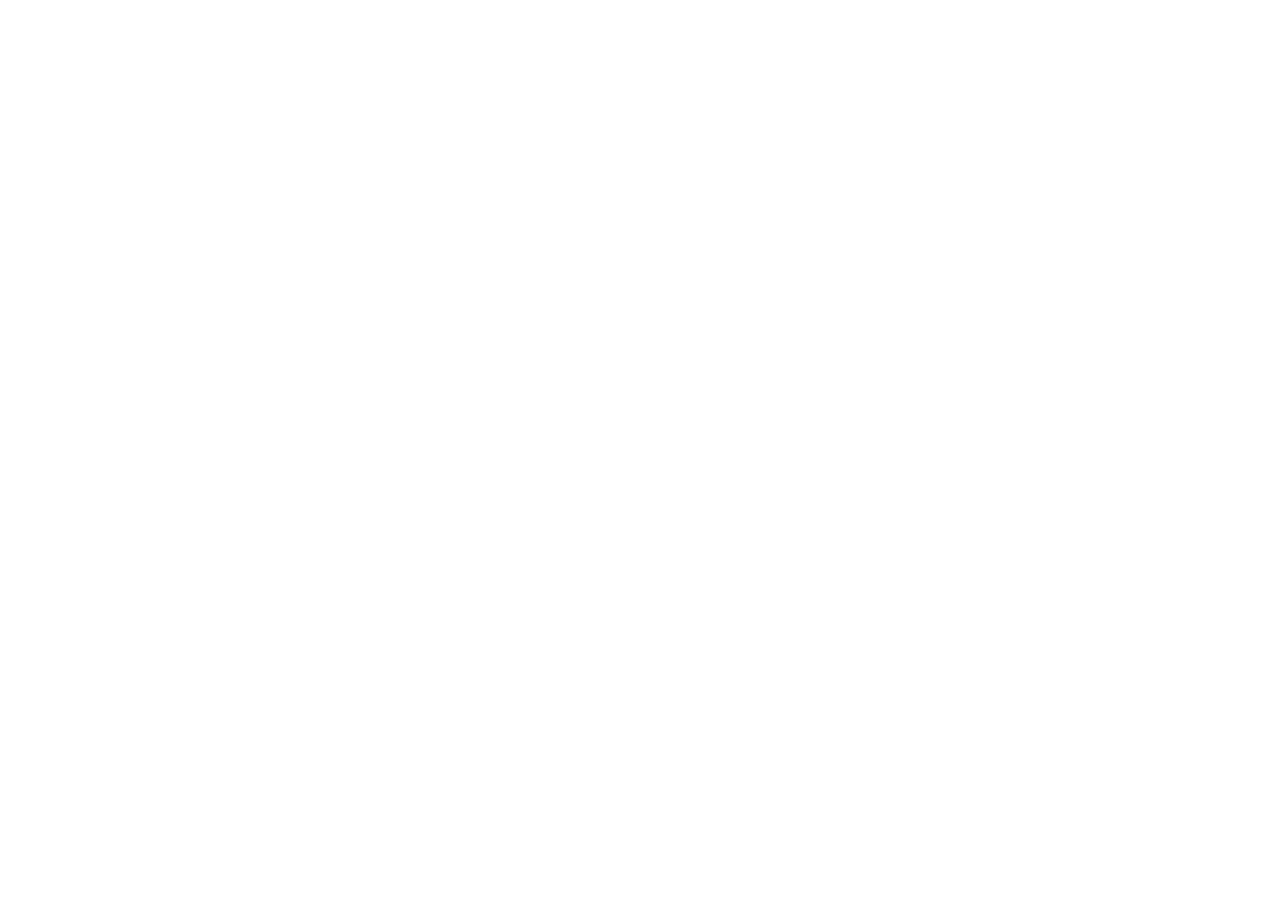
==== index.html @ c8493662 "project folders are added" ====
<!DOCTYPE html>
<html lang="en">
    <head>
        <meta charset="UTF-8" />
        <meta http-equiv="X-UA-Compatible" content="IE=edge" />
        <meta name="viewport" content="width=device-width, initial-scale=1.0" />
        <link
            rel="stylesheet"
            href="./assets/plugins/bootstrap/css/bootstrap.min.css"
        />
        <link
            rel="stylesheet"
            href="https://cdn.jsdelivr.net/npm/bootstrap-icons@1.11.3/font/bootstrap-icons.min.css"
        />
        <link rel="stylesheet" href="./assets/css/font.css" />
        <link rel="stylesheet" href="./assets/css/master.css" />

        <title>Document</title>
    </head>
    <body></body>
</html>
---- assets/css/font.css ----
/* English (Latin) Unicode range */
@font-face {
    font-family: "redhat";
    src: url("../../public/fonts/redhat/RedHatText-Regular.ttf")
        format("truetype");
    font-weight: 400;
    unicode-range: U+0020-007F; /* Basic Latin */
}

@font-face {
    font-family: "redhat";
    src: url("../../public/fonts/redhat/RedHatText-Regular.ttf")
        format("truetype");
    font-weight: 600;
    unicode-range: U+0020-007F; /* Basic Latin */
}

@font-face {
    font-family: "redhat";
    src: url("../../public/fonts/redhat/RedHatText-Bold.ttf") format("truetype");
    font-weight: 700;
    unicode-range: U+0020-007F;
}

@font-face {
    font-family: "redhat";
    src: url("../../public/fonts/redhat/RedHatText-Regular.ttf")
        format("truetype");
    font-weight: 400;
    unicode-range: U+0600-06FF, U+0750-077F, U+FB50-FDFF, U+FE70-FEFF;
}

@font-face {
    font-family: "redhat";
    src: url("../../public/fonts/redhat/RedHatText-SemiBold.ttf")
        format("truetype");
    font-weight: 600;
    unicode-range: U+0600-06FF, U+0750-077F, U+FB50-FDFF, U+FE70-FEFF;
}

@font-face {
    font-family: "redhat";
    src: url("../../public/fonts/redhat/RedHatText-Bold.ttf") format("truetype");
    font-weight: 700;
    unicode-range: U+0600-06FF, U+0750-077F, U+FB50-FDFF, U+FE70-FEFF;
}
---- assets/css/master.css ----
:root{
    --x-lightgray: #f6f6f6;
    --x-brightred:hsl(12, 88%, 59%);
    --x-darkblue:hsl(233, 12%, 13%);
    --x-palered:hsl(13, 100%, 96%);
}

* {
    margin: 0;
    padding: 0;
    box-sizing: border-box;
    font-family: 'redhat', sans-serif;
}

html,
body {
width: 100%;
}

.btn-bg-lightyellow {
    padding: 12px 0;
    --bs-btn-font-weight: 600;
    --bs-btn-color: var(--bs-white);
    --bs-btn-bg: hsl(71, 73%, 54%);
    --bs-btn-border-color: hsl(71, 73%, 54%);
    --bs-btn-hover-color: var(--bs-white);
    --bs-btn-hover-bg: #{shade-color($bd-violet, 10%)};
    --bs-btn-hover-border-color: #{shade-color($bd-violet, 10%)};
    --bs-btn-focus-shadow-rgb: hsl(71, 73%, 54%);
    --bs-btn-active-color: var(--bs-btn-hover-color);
    --bs-btn-active-bg: #{shade-color($bd-violet, 20%)};
    --bs-btn-active-border-color: #{shade-color($bd-violet, 20%)};
}

h1 {
    font-size: min(max(1rem, calc(0.2rem + 1.1vw)), 1.5rem);
}

h2 {
    font-size: min(max(1rem, calc(0.2rem + 1.1vw)), 1.5rem);
}

h3 {
    font-size: min(max(0.9rem, calc(0.2rem + 1.1vw)), 1.5rem);
}

h5 {
    font-size: min(max(0.8rem, calc(0.2rem + 1.1vw)), 1.5rem);
}


p {
    font-size: min(max(0.8rem, calc(0.2rem + 1.1vw)), 1.5rem);
}

.btn{
    font-size: min(max(0.8rem, calc(0.2rem + 1.1vw)), 1rem);
}

ul li{
    font-size: min(max(0.8rem, calc(0.2rem + 1.1vw)), 1rem);
}

.min-width {
    min-width: 250px;
}

.wrapper{
    background-image: url("../../public/images/bg-tablet-pattern.svg"), url("../../public/images/bg-tablet-pattern.svg");
    background-repeat: no-repeat,no-repeat;
    background-position: 135% -35%, -590px 900px;

}

.image-container{
    max-width: 100%;
}

.red-bg{
    background-color: hsl(12, 88%, 59%);
    color: white;
}

.red-bg:hover{
    background-color: hsl(13, 100%, 74%);
    color: white;
}

.menu li{
    color:#505050;
}

.menu li:hover{
    color: #a5a5a5;
}

.modal-close-buttno{
    top: 0px;
    right: 15px;
}

.margin-top{
    margin-top: 70px;
}

.list-number{
    position: relative;
    display: flex;
    align-items: center;
    height: fit-content;
}

.list-number::before{
    position: absolute;
    left: -25%;
    padding: 5px 20px;
    color: white;
    background-color: hsl(12, 88%, 59%);
    border-radius: 20px;
    font-weight: bold;
    align-items: center;
}

.list-number-1::before{
    content: '01';
}
.list-number-2::before{
    content: '02';
}
.list-number-3::before{
    content: '03';
}

.comment-card{
    background-color: var(--x-lightgray);
}

.profile-container{
    width: 60px;
    aspect-ratio: 1;
    top: 0;
    left: 50%;
    transform: translate(-50%,-50%);
}

.footer-advertisement{
    background-color: var(--x-brightred);
    background-image: url("../../public/images/bg-simplify-section-desktop.svg");
    background-repeat: no-repeat;
    background-position: -350px 0;
}

.footer-advertisement .lightred-bg{
    background-color: var(--x-palered);
    color:var(--x-brightred);
}

.footer-advertisement .lightred-bg:hover{
    background-color: #FFEFEBFF;
    color: #f68f75;
}

.footer-links{
    background-color: var(--x-darkblue);
}


@media (max-width: 992px) {
    .list-number{
        gap: 15px;
        background-color: hsl(13, 100%, 96%);
        border-radius: 20px 0px 0px 20px;

    }

    .list-number::before{
        position: relative;
        left: 0;
    }
}

@media (max-width: 992px) {
    .list-number::before{
        position: relative;
        left: 0;
        padding: 15px;
        height: 100%;
    }
}
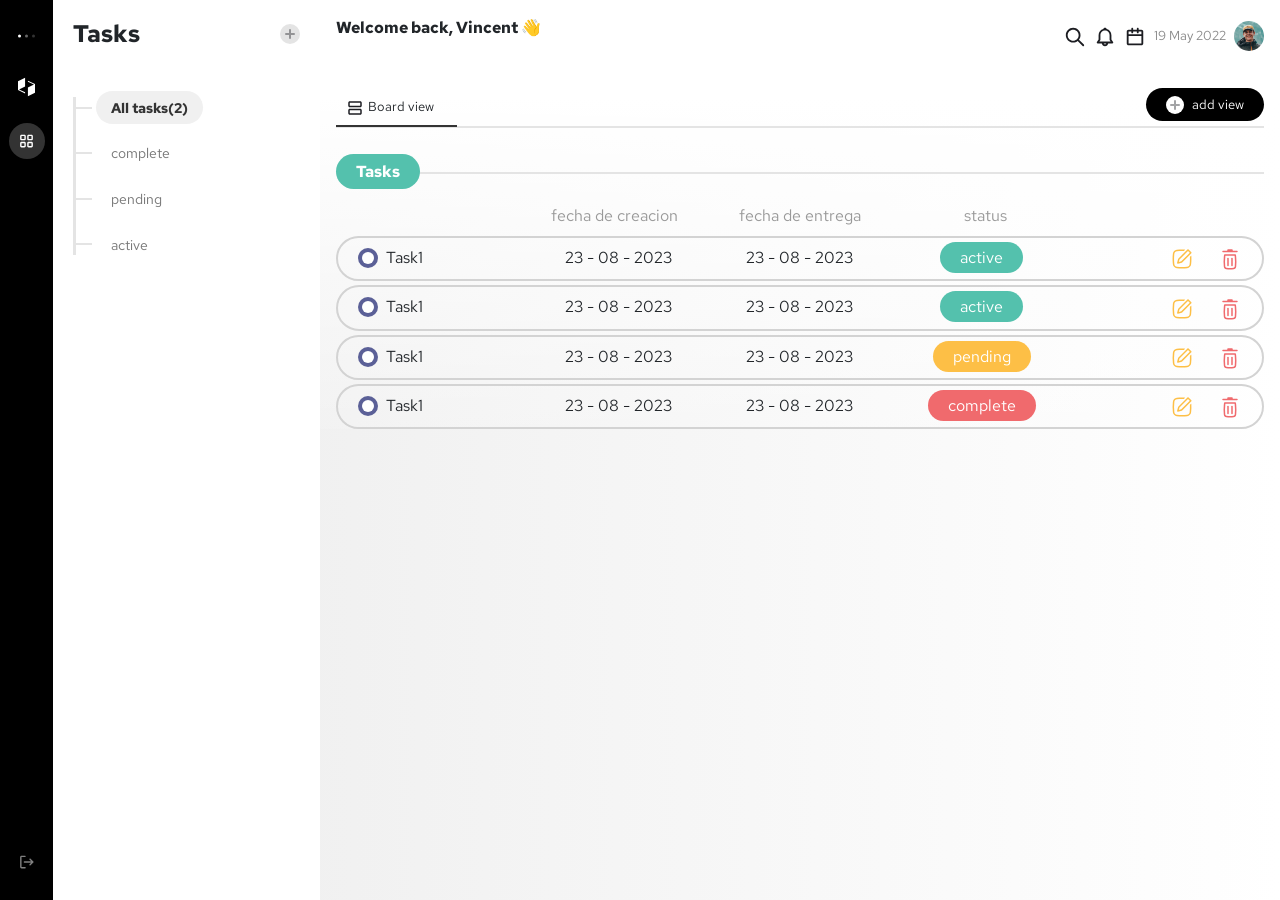
==== commit 1c9051eb: "layout is updated" ====
--- a/index.html
+++ b/index.html
@@ -6,16 +6,393 @@
         <meta name="viewport" content="width=device-width, initial-scale=1.0" />
         <link
             rel="stylesheet"
-            href="./assets/plugins/bootstrap/css/bootstrap.min.css"
-        />
-        <link
-            rel="stylesheet"
             href="https://cdn.jsdelivr.net/npm/bootstrap-icons@1.11.3/font/bootstrap-icons.min.css"
         />
-        <link rel="stylesheet" href="./assets/css/font.css" />
-        <link rel="stylesheet" href="./assets/css/master.css" />
+
+        <link
+        rel="stylesheet"
+        href="./assets/vendor/bootstrap/css/bootstrap.min.css"
+        />
+
+        <link rel="stylesheet" href="./assets/css/master.min.css">
 
         <title>Document</title>
     </head>
-    <body></body>
+    <body>
+        <div class="main-container">
+            <div class="row g-0">
+                <div class="col-lg-3">
+                    
+                    <div class="sidebar-container">
+                        <div class="row g-0">
+                            <div class="col-2">
+                                <div class="sidebar-navbar d-flex flex-column justify-content-between align-items-center">
+                                    <div class="d-flex flex-column align-items-center gap-3">
+                                        <div class="svg-container">
+                                            <svg width="34" height="6" viewBox="0 0 34 6" fill="none" xmlns="http://www.w3.org/2000/svg">
+                                                <circle cx="31" cy="3" r="3" fill="white" fill-opacity="0.2"/>
+                                                <circle cx="17" cy="3" r="3" fill="white" fill-opacity="0.4"/>
+                                                <circle cx="3" cy="3" r="3" fill="white"/>
+                                            </svg>
+                                        </div>
+                                        
+                                        <div class="svg-container">
+                                            <svg width="24" height="26" viewBox="0 0 24 26" fill="none" xmlns="http://www.w3.org/2000/svg">
+                                                <path d="M24 8.88887L14 4V5.46663L22.5 9.62219L14 13.7777V26L24 21.1111V8.88887Z" fill="white"/>
+                                                <path d="M0 17.1111L10 22V20.5334L1.49996 16.3778L10 12.2223V0L0 4.88888V17.1111Z" fill="white"/>
+                                            </svg>
+                                        </div>
+                                        
+                                        <div class="svg-container active">
+                                            <svg width="22" height="22" viewBox="0 0 22 22" fill="none" xmlns="http://www.w3.org/2000/svg">
+                                                <path d="M2.75 4.58333C2.75 3.57081 3.57081 2.75 4.58333 2.75H8.25C9.26252 2.75 10.0833 3.57081 10.0833 4.58333V8.25C10.0833 9.26252 9.26252 10.0833 8.25 10.0833H4.58333C3.57081 10.0833 2.75 9.26252 2.75 8.25V4.58333ZM8.25 4.58333H4.58333V8.25H8.25V4.58333ZM11.9167 4.58333C11.9167 3.57081 12.7375 2.75 13.75 2.75H17.4167C18.4292 2.75 19.25 3.57081 19.25 4.58333V8.25C19.25 9.26252 18.4292 10.0833 17.4167 10.0833H13.75C12.7375 10.0833 11.9167 9.26252 11.9167 8.25V4.58333ZM17.4167 4.58333H13.75V8.25H17.4167V4.58333ZM2.75 13.75C2.75 12.7375 3.57081 11.9167 4.58333 11.9167H8.25C9.26252 11.9167 10.0833 12.7375 10.0833 13.75V17.4167C10.0833 18.4292 9.26252 19.25 8.25 19.25H4.58333C3.57081 19.25 2.75 18.4292 2.75 17.4167V13.75ZM8.25 13.75H4.58333V17.4167H8.25V13.75ZM11.9167 13.75C11.9167 12.7375 12.7375 11.9167 13.75 11.9167H17.4167C18.4292 11.9167 19.25 12.7375 19.25 13.75V17.4167C19.25 18.4292 18.4292 19.25 17.4167 19.25H13.75C12.7375 19.25 11.9167 18.4292 11.9167 17.4167V13.75ZM17.4167 13.75H13.75V17.4167H17.4167V13.75Z" fill="white"/>
+                                            </svg> 
+                                        </div>                                       
+                                    </div>
+        
+                                    <div class="svg-container">
+                                        <svg width="22" height="22" viewBox="0 0 22 22" fill="none" xmlns="http://www.w3.org/2000/svg">
+                                            <g opacity="0.5">
+                                            <path fill-rule="evenodd" clip-rule="evenodd" d="M10.0833 18.3333C10.0833 17.8271 9.67293 17.4167 9.16667 17.4167H4.58333V4.58333H9.16667C9.67293 4.58333 10.0833 4.17293 10.0833 3.66667C10.0833 3.1604 9.67293 2.75 9.16667 2.75H4.58333C3.57081 2.75 2.75 3.57081 2.75 4.58333V17.4167C2.75 18.4292 3.57081 19.25 4.58333 19.25H9.16667C9.67293 19.25 10.0833 18.8396 10.0833 18.3333Z" fill="white"/>
+                                            <path d="M19.9041 11.6422C19.9891 11.5557 20.0534 11.4565 20.0971 11.3509C20.1416 11.2436 20.1663 11.126 20.1667 11.0027L20.1667 11L20.1667 10.9973C20.166 10.7636 20.0765 10.5301 19.8982 10.3518L16.2315 6.68515C15.8735 6.32717 15.2931 6.32717 14.9352 6.68515C14.5772 7.04313 14.5772 7.62353 14.9352 7.98151L17.037 10.0833H8.25C7.74374 10.0833 7.33333 10.4937 7.33333 11C7.33333 11.5063 7.74374 11.9167 8.25 11.9167H17.037L14.9352 14.0185C14.5772 14.3765 14.5772 14.9569 14.9352 15.3148C15.2931 15.6728 15.8735 15.6728 16.2315 15.3148L19.8975 11.6488L19.9041 11.6422Z" fill="white"/>
+                                            </g>
+                                        </svg>                                    
+                                    </div>
+                                </div>
+                            </div>
+
+                            <div class="col-10">
+                                <div class="sidebar-menu d-flex flex-column gap-5">
+                                    <div class="d-flex justify-content-between align-items-center">
+                                        <h1 class="fw-bold">Tasks</h1>
+        
+                                        <div class="plus-container">
+                                            <svg width="10" height="10" viewBox="0 0 10 10" fill="none" xmlns="http://www.w3.org/2000/svg">
+                                                <g opacity="0.4">
+                                                <path d="M9 5L1 5" stroke="#1C1D22" stroke-width="2" stroke-linecap="round"/>
+                                                <path d="M5 9L5 1" stroke="#1C1D22" stroke-width="2" stroke-linecap="round"/>
+                                                </g>
+                                            </svg>                                    
+                                        </div>
+                                    </div>
+
+                                    <ul class="menu-items list-unstyled d-flex flex-column gap-4">
+                                        <li class="menu-item">
+                                            <a class="active" href="#">All tasks(2)</a>
+                                        </li>
+
+                                        <li class="menu-item">
+                                            <a href="#">complete</a>
+                                        </li>
+
+                                        <li class="menu-item">
+                                            <a href="#">pending</a>
+                                        </li>
+
+                                        <li class="menu-item">
+                                            <a href="#">active</a>
+                                        </li>
+                                    </ul>
+                                </div>
+                            </div>
+                        </div>
+                    </div>
+                </div>
+    
+                <div class="col-lg-9">
+                    <div class="tasks-section">
+                        <div class="tasks-header d-flex justify-content-between align-items-center p-3 bg-white">
+                            <p class="fw-bolder">Welcome back, Vincent 👋</p>
+                            
+                            <div class="d-flex align-items-center gap-2">
+                                <div>
+                                    <svg width="22" height="22" viewBox="0 0 22 22" fill="none" xmlns="http://www.w3.org/2000/svg">
+                                        <path d="M9.16671 3.66671C6.12914 3.66671 3.66671 6.12914 3.66671 9.16671C3.66671 12.2043 6.12914 14.6667 9.16671 14.6667C12.2043 14.6667 14.6667 12.2043 14.6667 9.16671C14.6667 6.12914 12.2043 3.66671 9.16671 3.66671ZM1.83337 9.16671C1.83337 5.11662 5.11662 1.83337 9.16671 1.83337C13.2168 1.83337 16.5 5.11662 16.5 9.16671C16.5 10.8614 15.9252 12.4218 14.9599 13.6635L19.8982 18.6019C20.2562 18.9598 20.2562 19.5402 19.8982 19.8982C19.5402 20.2562 18.9598 20.2562 18.6019 19.8982L13.6635 14.9599C12.4218 15.9252 10.8614 16.5 9.16671 16.5C5.11662 16.5 1.83337 13.2168 1.83337 9.16671Z" fill="#1C1D22"/>
+                                    </svg>                                        
+                                </div>
+
+                                <div>
+                                    <svg width="22" height="22" viewBox="0 0 22 22" fill="none" xmlns="http://www.w3.org/2000/svg">
+                                        <path d="M9.30063 2.97748C9.57303 2.30652 10.2313 1.83337 11 1.83337C11.7687 1.83337 12.427 2.30652 12.6994 2.97748C15.4185 3.72236 17.4167 6.21119 17.4167 9.16671V13.4725L19.096 15.9916C19.2836 16.2729 19.3011 16.6345 19.1415 16.9326C18.982 17.2306 18.6714 17.4167 18.3333 17.4167H14.1758C13.9534 18.9715 12.6163 20.1667 11 20.1667C9.3837 20.1667 8.04656 18.9715 7.82416 17.4167H3.66667C3.32861 17.4167 3.01798 17.2306 2.85847 16.9326C2.69895 16.6345 2.71643 16.2729 2.90396 15.9916L4.58333 13.4725V9.16671C4.58333 6.21119 6.58151 3.72236 9.30063 2.97748ZM9.70324 17.4167C9.892 17.9508 10.4013 18.3334 11 18.3334C11.5987 18.3334 12.108 17.9508 12.2968 17.4167H9.70324ZM11 4.58337C8.4687 4.58337 6.41667 6.6354 6.41667 9.16671V13.75C6.41667 13.931 6.3631 14.1079 6.26271 14.2585L5.37948 15.5834H16.6205L15.7373 14.2585C15.6369 14.1079 15.5833 13.931 15.5833 13.75V9.16671C15.5833 6.6354 13.5313 4.58337 11 4.58337Z" fill="#1C1D22"/>
+                                    </svg>                                        
+                                </div>
+
+                                <div>
+                                    <svg width="22" height="22" viewBox="0 0 22 22" fill="none" xmlns="http://www.w3.org/2000/svg">
+                                        <path d="M8.25 1.83337C8.75626 1.83337 9.16667 2.24378 9.16667 2.75004V3.66671H12.8333V2.75004C12.8333 2.24378 13.2437 1.83337 13.75 1.83337C14.2563 1.83337 14.6667 2.24378 14.6667 2.75004V3.66671H17.4167C18.4292 3.66671 19.25 4.48752 19.25 5.50004V17.4167C19.25 18.4292 18.4292 19.25 17.4167 19.25H4.58333C3.57081 19.25 2.75 18.4292 2.75 17.4167V5.50004C2.75 4.48752 3.57081 3.66671 4.58333 3.66671H7.33333V2.75004C7.33333 2.24378 7.74374 1.83337 8.25 1.83337ZM7.33333 5.50004H4.58333V8.25004H17.4167V5.50004H14.6667V6.41671C14.6667 6.92297 14.2563 7.33337 13.75 7.33337C13.2437 7.33337 12.8333 6.92297 12.8333 6.41671V5.50004H9.16667V6.41671C9.16667 6.92297 8.75626 7.33337 8.25 7.33337C7.74374 7.33337 7.33333 6.92297 7.33333 6.41671V5.50004ZM17.4167 10.0834H4.58333V17.4167H17.4167V10.0834Z" fill="#1C1D22"/>
+                                    </svg>                                        
+                                </div>
+
+                                <p class="my-auto date-container">19 May 2022</p>
+
+                                <div class="d-flex justify-content-end align-items-center profile-container">
+                                    <img src="./public/images/png/Image.png" class="rounded rounded-5" alt="profile-image"/>
+                                </div>
+                            </div>
+                        </div>
+        
+                        <div class="tasks-body">
+                            <div class="p-3">
+                                <div class="add-task d-flex justify-content-between align-items-center">
+                                    <div class="view-container d-flex align-items-center gap-1">
+                                        <div>
+                                            <svg width="18" height="18" viewBox="0 0 18 18" fill="none" xmlns="http://www.w3.org/2000/svg">
+                                                <path d="M14.25 2.25C15.0784 2.25 15.75 2.92157 15.75 3.75V6.75C15.75 7.57843 15.0784 8.25 14.25 8.25L3.75 8.25C2.92157 8.25 2.25 7.57843 2.25 6.75L2.25 3.75C2.25 2.92157 2.92157 2.25 3.75 2.25L14.25 2.25ZM14.25 6.75V3.75L3.75 3.75L3.75 6.75L14.25 6.75Z" fill="#1C1D22"/>
+                                                <path d="M14.25 9.75C15.0784 9.75 15.75 10.4216 15.75 11.25V14.25C15.75 15.0784 15.0784 15.75 14.25 15.75H3.75C2.92157 15.75 2.25 15.0784 2.25 14.25L2.25 11.25C2.25 10.4216 2.92157 9.75 3.75 9.75L14.25 9.75ZM14.25 14.25V11.25L3.75 11.25L3.75 14.25H14.25Z" fill="#1C1D22"/>
+                                            </svg>
+                                        </div>                                        
+                                        
+                                        <span>Board view</span>
+                                    </div>
+    
+                                    <div class="button-contianer d-flex align-items-center gap-2">
+                                        <div class="plus-container">
+                                            <svg width="10" height="10" viewBox="0 0 10 10" fill="none" xmlns="http://www.w3.org/2000/svg">
+                                                <g opacity="0.4">
+                                                <path d="M9 5L1 5" stroke="#1C1D22" stroke-width="2" stroke-linecap="round"/>
+                                                <path d="M5 9L5 1" stroke="#1C1D22" stroke-width="2" stroke-linecap="round"/>
+                                                </g>
+                                            </svg>                                    
+                                        </div>
+    
+                                        <button>add view</button>
+                                    </div>
+                                </div>
+                            </div>
+                            
+        
+                            <div class="tasks-body-header m-3">
+                                <span>Tasks</span>
+                            </div>
+        
+                            <div class="task-list text-center d-flex flex-column gap-1">
+                                <div class="header m-3 my-1">
+                                    <div class="row m-0 p-0">
+                                        <div class="col"><span></span></div>
+                                    <div class="col"><span>fecha de creacion</span></div>
+                                    <div class="col"><span>fecha de entrega</span></div>
+                                    <div class="col"><span>status</span></div>
+                                    <div class="col"><span></span></div>
+                                    </div>
+                                </div>
+
+                                <div class="task-card mx-3">
+                                    <div class="row m-0 p-0">
+                                        <div class="col">
+                                            <div class="d-flex gap-2 align-items-center">
+                                                <label class="circle-box text-start"></label>
+                                                <div>Task1</div>
+                                            </div>
+                                        </div>
+    
+                                        <div class="col">
+                                            <div class="d-flex justify-content-center gap-1">
+                                                <span>23</span>
+                                                <span>-</span>
+                                                <span>08</span>
+                                                <span>-</span>
+                                                <span>2023</span>
+                                            </div>
+                                        </div>
+    
+                                        <div class="col">
+                                            <div class="d-flex justify-content-center gap-1">
+                                                <span>23</span>
+                                                <span>-</span>
+                                                <span>08</span>
+                                                <span>-</span>
+                                                <span>2023</span>
+                                            </div>
+                                        </div>
+    
+                                        <div class="col"><span class="active-task">active</span></div>
+    
+                                        <div class="col">
+                                            <div class="d-flex justify-content-end align-items-center gap-4">
+                                                <button>
+                                                    <svg width="24" height="24" viewBox="0 0 24 24" fill="none" xmlns="http://www.w3.org/2000/svg">
+                                                        <path fill-rule="evenodd" clip-rule="evenodd" d="M21.4549 5.41575C21.6471 5.70687 21.615 6.10248 21.3588 6.35876L12.1664 15.5511C12.0721 15.6454 11.9545 15.7128 11.8256 15.7465L7.99716 16.7465C7.87229 16.7791 7.74358 16.7784 7.62265 16.7476C7.49408 16.7149 7.37431 16.6482 7.27729 16.5511C7.08902 16.3629 7.01468 16.0889 7.08197 15.8313L8.08197 12.0028C8.11144 11.89 8.16673 11.7786 8.24322 11.6912L17.4697 2.46967C17.5504 2.38891 17.6477 2.32846 17.7536 2.29163C17.8321 2.26432 17.9153 2.25 18 2.25C18.1989 2.25 18.3897 2.32902 18.5303 2.46967L21.3588 5.2981C21.3954 5.33471 21.4274 5.37416 21.4549 5.41575ZM19.7678 5.82843L18 4.06066L9.48184 12.5788L8.85685 14.9716L11.2496 14.3466L19.7678 5.82843Z" fill="#FDBF46"/>
+                                                        <path d="M19.6414 17.1603C19.9148 14.8227 20.0018 12.4688 19.9023 10.1208C19.8976 10.0084 19.9399 9.89898 20.0194 9.81942L21.0027 8.83609C21.1236 8.71519 21.3302 8.79194 21.3415 8.96254C21.5265 11.7522 21.4564 14.5545 21.1312 17.3346C20.8946 19.3571 19.2703 20.9421 17.2583 21.167C13.7917 21.5544 10.2083 21.5544 6.74177 21.167C4.72971 20.9421 3.10538 19.3571 2.86883 17.3346C2.45429 13.7903 2.45429 10.2097 2.86883 6.66543C3.10538 4.6429 4.72971 3.05789 6.74177 2.83301C9.37152 2.5391 12.0685 2.46815 14.7306 2.62016C14.9022 2.62996 14.9804 2.83757 14.8589 2.95909L13.8664 3.95165C13.7877 4.03034 13.6798 4.07261 13.5685 4.06885C11.3421 3.99376 9.10055 4.07872 6.90838 4.32373C5.57827 4.47239 4.51278 5.522 4.35867 6.83968C3.95767 10.2682 3.95767 13.7318 4.35867 17.1603C4.51278 18.478 5.57827 19.5276 6.90838 19.6763C10.2642 20.0513 13.7358 20.0513 17.0916 19.6763C18.4218 19.5276 19.4872 18.478 19.6414 17.1603Z" fill="#FDBF46"/>
+                                                    </svg>                                                
+                                                </button>
+        
+                                                <button>
+                                                    <svg width="24" height="24" viewBox="0 0 24 24" fill="none" xmlns="http://www.w3.org/2000/svg">
+                                                        <path d="M10 2.25C9.58579 2.25 9.25 2.58579 9.25 3V3.75H5C4.58579 3.75 4.25 4.08579 4.25 4.5C4.25 4.91421 4.58579 5.25 5 5.25H19C19.4142 5.25 19.75 4.91421 19.75 4.5C19.75 4.08579 19.4142 3.75 19 3.75H14.75V3C14.75 2.58579 14.4142 2.25 14 2.25H10Z" fill="#F06A6D"/>
+                                                        <path d="M10 10.65C10.4142 10.65 10.75 10.9858 10.75 11.4L10.75 18.4C10.75 18.8142 10.4142 19.15 10 19.15C9.58579 19.15 9.25 18.8142 9.25 18.4L9.25 11.4C9.25 10.9858 9.58579 10.65 10 10.65Z" fill="#F06A6D"/>
+                                                        <path d="M14.75 11.4C14.75 10.9858 14.4142 10.65 14 10.65C13.5858 10.65 13.25 10.9858 13.25 11.4V18.4C13.25 18.8142 13.5858 19.15 14 19.15C14.4142 19.15 14.75 18.8142 14.75 18.4V11.4Z" fill="#F06A6D"/>
+                                                        <path fill-rule="evenodd" clip-rule="evenodd" d="M5.99142 7.91718C6.03363 7.53735 6.35468 7.25 6.73684 7.25H17.2632C17.6453 7.25 17.9664 7.53735 18.0086 7.91718L18.2087 9.71852C18.5715 12.9838 18.5715 16.2793 18.2087 19.5446L18.189 19.722C18.045 21.0181 17.0404 22.0517 15.7489 22.2325C13.2618 22.5807 10.7382 22.5807 8.25108 22.2325C6.95954 22.0517 5.955 21.0181 5.81098 19.722L5.79128 19.5446C5.42846 16.2793 5.42846 12.9838 5.79128 9.71852L5.99142 7.91718ZM7.40812 8.75L7.2821 9.88417C6.93152 13.0394 6.93152 16.2238 7.2821 19.379L7.3018 19.5563C7.37011 20.171 7.84652 20.6612 8.45905 20.747C10.8082 21.0758 13.1918 21.0758 15.5409 20.747C16.1535 20.6612 16.6299 20.171 16.6982 19.5563L16.7179 19.379C17.0685 16.2238 17.0685 13.0394 16.7179 9.88417L16.5919 8.75H7.40812Z" fill="#F06A6D"/>
+                                                    </svg>                                                
+                                                </button>
+                                            </div>
+                                        </div>
+                                    </div>
+                                </div>
+
+                                <div class="task-card mx-3">
+                                    <div class="row m-0 p-0">
+                                        <div class="col">
+                                            <div class="d-flex gap-2 align-items-center">
+                                                <label class="circle-box text-start"></label>
+                                                <div>Task1</div>
+                                            </div>
+                                        </div>
+    
+                                        <div class="col">
+                                            <div class="d-flex justify-content-center gap-1">
+                                                <span>23</span>
+                                                <span>-</span>
+                                                <span>08</span>
+                                                <span>-</span>
+                                                <span>2023</span>
+                                            </div>
+                                        </div>
+    
+                                        <div class="col">
+                                            <div class="d-flex justify-content-center gap-1">
+                                                <span>23</span>
+                                                <span>-</span>
+                                                <span>08</span>
+                                                <span>-</span>
+                                                <span>2023</span>
+                                            </div>
+                                        </div>
+    
+                                        <div class="col"><span class="active-task">active</span></div>
+    
+                                        <div class="col">
+                                            <div class="d-flex justify-content-end align-items-center gap-4">
+                                                <button>
+                                                    <svg width="24" height="24" viewBox="0 0 24 24" fill="none" xmlns="http://www.w3.org/2000/svg">
+                                                        <path fill-rule="evenodd" clip-rule="evenodd" d="M21.4549 5.41575C21.6471 5.70687 21.615 6.10248 21.3588 6.35876L12.1664 15.5511C12.0721 15.6454 11.9545 15.7128 11.8256 15.7465L7.99716 16.7465C7.87229 16.7791 7.74358 16.7784 7.62265 16.7476C7.49408 16.7149 7.37431 16.6482 7.27729 16.5511C7.08902 16.3629 7.01468 16.0889 7.08197 15.8313L8.08197 12.0028C8.11144 11.89 8.16673 11.7786 8.24322 11.6912L17.4697 2.46967C17.5504 2.38891 17.6477 2.32846 17.7536 2.29163C17.8321 2.26432 17.9153 2.25 18 2.25C18.1989 2.25 18.3897 2.32902 18.5303 2.46967L21.3588 5.2981C21.3954 5.33471 21.4274 5.37416 21.4549 5.41575ZM19.7678 5.82843L18 4.06066L9.48184 12.5788L8.85685 14.9716L11.2496 14.3466L19.7678 5.82843Z" fill="#FDBF46"/>
+                                                        <path d="M19.6414 17.1603C19.9148 14.8227 20.0018 12.4688 19.9023 10.1208C19.8976 10.0084 19.9399 9.89898 20.0194 9.81942L21.0027 8.83609C21.1236 8.71519 21.3302 8.79194 21.3415 8.96254C21.5265 11.7522 21.4564 14.5545 21.1312 17.3346C20.8946 19.3571 19.2703 20.9421 17.2583 21.167C13.7917 21.5544 10.2083 21.5544 6.74177 21.167C4.72971 20.9421 3.10538 19.3571 2.86883 17.3346C2.45429 13.7903 2.45429 10.2097 2.86883 6.66543C3.10538 4.6429 4.72971 3.05789 6.74177 2.83301C9.37152 2.5391 12.0685 2.46815 14.7306 2.62016C14.9022 2.62996 14.9804 2.83757 14.8589 2.95909L13.8664 3.95165C13.7877 4.03034 13.6798 4.07261 13.5685 4.06885C11.3421 3.99376 9.10055 4.07872 6.90838 4.32373C5.57827 4.47239 4.51278 5.522 4.35867 6.83968C3.95767 10.2682 3.95767 13.7318 4.35867 17.1603C4.51278 18.478 5.57827 19.5276 6.90838 19.6763C10.2642 20.0513 13.7358 20.0513 17.0916 19.6763C18.4218 19.5276 19.4872 18.478 19.6414 17.1603Z" fill="#FDBF46"/>
+                                                    </svg>                                                
+                                                </button>
+        
+                                                <button>
+                                                    <svg width="24" height="24" viewBox="0 0 24 24" fill="none" xmlns="http://www.w3.org/2000/svg">
+                                                        <path d="M10 2.25C9.58579 2.25 9.25 2.58579 9.25 3V3.75H5C4.58579 3.75 4.25 4.08579 4.25 4.5C4.25 4.91421 4.58579 5.25 5 5.25H19C19.4142 5.25 19.75 4.91421 19.75 4.5C19.75 4.08579 19.4142 3.75 19 3.75H14.75V3C14.75 2.58579 14.4142 2.25 14 2.25H10Z" fill="#F06A6D"/>
+                                                        <path d="M10 10.65C10.4142 10.65 10.75 10.9858 10.75 11.4L10.75 18.4C10.75 18.8142 10.4142 19.15 10 19.15C9.58579 19.15 9.25 18.8142 9.25 18.4L9.25 11.4C9.25 10.9858 9.58579 10.65 10 10.65Z" fill="#F06A6D"/>
+                                                        <path d="M14.75 11.4C14.75 10.9858 14.4142 10.65 14 10.65C13.5858 10.65 13.25 10.9858 13.25 11.4V18.4C13.25 18.8142 13.5858 19.15 14 19.15C14.4142 19.15 14.75 18.8142 14.75 18.4V11.4Z" fill="#F06A6D"/>
+                                                        <path fill-rule="evenodd" clip-rule="evenodd" d="M5.99142 7.91718C6.03363 7.53735 6.35468 7.25 6.73684 7.25H17.2632C17.6453 7.25 17.9664 7.53735 18.0086 7.91718L18.2087 9.71852C18.5715 12.9838 18.5715 16.2793 18.2087 19.5446L18.189 19.722C18.045 21.0181 17.0404 22.0517 15.7489 22.2325C13.2618 22.5807 10.7382 22.5807 8.25108 22.2325C6.95954 22.0517 5.955 21.0181 5.81098 19.722L5.79128 19.5446C5.42846 16.2793 5.42846 12.9838 5.79128 9.71852L5.99142 7.91718ZM7.40812 8.75L7.2821 9.88417C6.93152 13.0394 6.93152 16.2238 7.2821 19.379L7.3018 19.5563C7.37011 20.171 7.84652 20.6612 8.45905 20.747C10.8082 21.0758 13.1918 21.0758 15.5409 20.747C16.1535 20.6612 16.6299 20.171 16.6982 19.5563L16.7179 19.379C17.0685 16.2238 17.0685 13.0394 16.7179 9.88417L16.5919 8.75H7.40812Z" fill="#F06A6D"/>
+                                                    </svg>                                                
+                                                </button>
+                                            </div>
+                                        </div>
+                                    </div>
+                                </div>
+
+                                <div class="task-card mx-3">
+                                    <div class="row m-0 p-0">
+                                        <div class="col">
+                                            <div class="d-flex gap-2 align-items-center">
+                                                <label class="circle-box text-start"></label>
+                                                <div>Task1</div>
+                                            </div>
+                                        </div>
+    
+                                        <div class="col">
+                                            <div class="d-flex justify-content-center gap-1">
+                                                <span>23</span>
+                                                <span>-</span>
+                                                <span>08</span>
+                                                <span>-</span>
+                                                <span>2023</span>
+                                            </div>
+                                        </div>
+    
+                                        <div class="col">
+                                            <div class="d-flex justify-content-center gap-1">
+                                                <span>23</span>
+                                                <span>-</span>
+                                                <span>08</span>
+                                                <span>-</span>
+                                                <span>2023</span>
+                                            </div>
+                                        </div>
+    
+                                        <div class="col"><span class="pending-task">pending</span></div>
+    
+                                        <div class="col">
+                                            <div class="d-flex justify-content-end align-items-center gap-4">
+                                                <button>
+                                                    <svg width="24" height="24" viewBox="0 0 24 24" fill="none" xmlns="http://www.w3.org/2000/svg">
+                                                        <path fill-rule="evenodd" clip-rule="evenodd" d="M21.4549 5.41575C21.6471 5.70687 21.615 6.10248 21.3588 6.35876L12.1664 15.5511C12.0721 15.6454 11.9545 15.7128 11.8256 15.7465L7.99716 16.7465C7.87229 16.7791 7.74358 16.7784 7.62265 16.7476C7.49408 16.7149 7.37431 16.6482 7.27729 16.5511C7.08902 16.3629 7.01468 16.0889 7.08197 15.8313L8.08197 12.0028C8.11144 11.89 8.16673 11.7786 8.24322 11.6912L17.4697 2.46967C17.5504 2.38891 17.6477 2.32846 17.7536 2.29163C17.8321 2.26432 17.9153 2.25 18 2.25C18.1989 2.25 18.3897 2.32902 18.5303 2.46967L21.3588 5.2981C21.3954 5.33471 21.4274 5.37416 21.4549 5.41575ZM19.7678 5.82843L18 4.06066L9.48184 12.5788L8.85685 14.9716L11.2496 14.3466L19.7678 5.82843Z" fill="#FDBF46"/>
+                                                        <path d="M19.6414 17.1603C19.9148 14.8227 20.0018 12.4688 19.9023 10.1208C19.8976 10.0084 19.9399 9.89898 20.0194 9.81942L21.0027 8.83609C21.1236 8.71519 21.3302 8.79194 21.3415 8.96254C21.5265 11.7522 21.4564 14.5545 21.1312 17.3346C20.8946 19.3571 19.2703 20.9421 17.2583 21.167C13.7917 21.5544 10.2083 21.5544 6.74177 21.167C4.72971 20.9421 3.10538 19.3571 2.86883 17.3346C2.45429 13.7903 2.45429 10.2097 2.86883 6.66543C3.10538 4.6429 4.72971 3.05789 6.74177 2.83301C9.37152 2.5391 12.0685 2.46815 14.7306 2.62016C14.9022 2.62996 14.9804 2.83757 14.8589 2.95909L13.8664 3.95165C13.7877 4.03034 13.6798 4.07261 13.5685 4.06885C11.3421 3.99376 9.10055 4.07872 6.90838 4.32373C5.57827 4.47239 4.51278 5.522 4.35867 6.83968C3.95767 10.2682 3.95767 13.7318 4.35867 17.1603C4.51278 18.478 5.57827 19.5276 6.90838 19.6763C10.2642 20.0513 13.7358 20.0513 17.0916 19.6763C18.4218 19.5276 19.4872 18.478 19.6414 17.1603Z" fill="#FDBF46"/>
+                                                    </svg>                                                
+                                                </button>
+        
+                                                <button>
+                                                    <svg width="24" height="24" viewBox="0 0 24 24" fill="none" xmlns="http://www.w3.org/2000/svg">
+                                                        <path d="M10 2.25C9.58579 2.25 9.25 2.58579 9.25 3V3.75H5C4.58579 3.75 4.25 4.08579 4.25 4.5C4.25 4.91421 4.58579 5.25 5 5.25H19C19.4142 5.25 19.75 4.91421 19.75 4.5C19.75 4.08579 19.4142 3.75 19 3.75H14.75V3C14.75 2.58579 14.4142 2.25 14 2.25H10Z" fill="#F06A6D"/>
+                                                        <path d="M10 10.65C10.4142 10.65 10.75 10.9858 10.75 11.4L10.75 18.4C10.75 18.8142 10.4142 19.15 10 19.15C9.58579 19.15 9.25 18.8142 9.25 18.4L9.25 11.4C9.25 10.9858 9.58579 10.65 10 10.65Z" fill="#F06A6D"/>
+                                                        <path d="M14.75 11.4C14.75 10.9858 14.4142 10.65 14 10.65C13.5858 10.65 13.25 10.9858 13.25 11.4V18.4C13.25 18.8142 13.5858 19.15 14 19.15C14.4142 19.15 14.75 18.8142 14.75 18.4V11.4Z" fill="#F06A6D"/>
+                                                        <path fill-rule="evenodd" clip-rule="evenodd" d="M5.99142 7.91718C6.03363 7.53735 6.35468 7.25 6.73684 7.25H17.2632C17.6453 7.25 17.9664 7.53735 18.0086 7.91718L18.2087 9.71852C18.5715 12.9838 18.5715 16.2793 18.2087 19.5446L18.189 19.722C18.045 21.0181 17.0404 22.0517 15.7489 22.2325C13.2618 22.5807 10.7382 22.5807 8.25108 22.2325C6.95954 22.0517 5.955 21.0181 5.81098 19.722L5.79128 19.5446C5.42846 16.2793 5.42846 12.9838 5.79128 9.71852L5.99142 7.91718ZM7.40812 8.75L7.2821 9.88417C6.93152 13.0394 6.93152 16.2238 7.2821 19.379L7.3018 19.5563C7.37011 20.171 7.84652 20.6612 8.45905 20.747C10.8082 21.0758 13.1918 21.0758 15.5409 20.747C16.1535 20.6612 16.6299 20.171 16.6982 19.5563L16.7179 19.379C17.0685 16.2238 17.0685 13.0394 16.7179 9.88417L16.5919 8.75H7.40812Z" fill="#F06A6D"/>
+                                                    </svg>                                                
+                                                </button>
+                                            </div>
+                                        </div>
+                                    </div>
+                                </div>
+
+                                <div class="task-card mx-3">
+                                    <div class="row m-0 p-0">
+                                        <div class="col">
+                                            <div class="d-flex gap-2 align-items-center">
+                                                <label class="circle-box text-start"></label>
+                                                <div>Task1</div>
+                                            </div>
+                                        </div>
+    
+                                        <div class="col">
+                                            <div class="d-flex justify-content-center gap-1">
+                                                <span>23</span>
+                                                <span>-</span>
+                                                <span>08</span>
+                                                <span>-</span>
+                                                <span>2023</span>
+                                            </div>
+                                        </div>
+    
+                                        <div class="col">
+                                            <div class="d-flex justify-content-center gap-1">
+                                                <span>23</span>
+                                                <span>-</span>
+                                                <span>08</span>
+                                                <span>-</span>
+                                                <span>2023</span>
+                                            </div>
+                                        </div>
+    
+                                        <div class="col"><span class="complete-task">complete</span></div>
+    
+                                        <div class="col">
+                                            <div class="d-flex justify-content-end align-items-center gap-4">
+                                                <button>
+                                                    <svg width="24" height="24" viewBox="0 0 24 24" fill="none" xmlns="http://www.w3.org/2000/svg">
+                                                        <path fill-rule="evenodd" clip-rule="evenodd" d="M21.4549 5.41575C21.6471 5.70687 21.615 6.10248 21.3588 6.35876L12.1664 15.5511C12.0721 15.6454 11.9545 15.7128 11.8256 15.7465L7.99716 16.7465C7.87229 16.7791 7.74358 16.7784 7.62265 16.7476C7.49408 16.7149 7.37431 16.6482 7.27729 16.5511C7.08902 16.3629 7.01468 16.0889 7.08197 15.8313L8.08197 12.0028C8.11144 11.89 8.16673 11.7786 8.24322 11.6912L17.4697 2.46967C17.5504 2.38891 17.6477 2.32846 17.7536 2.29163C17.8321 2.26432 17.9153 2.25 18 2.25C18.1989 2.25 18.3897 2.32902 18.5303 2.46967L21.3588 5.2981C21.3954 5.33471 21.4274 5.37416 21.4549 5.41575ZM19.7678 5.82843L18 4.06066L9.48184 12.5788L8.85685 14.9716L11.2496 14.3466L19.7678 5.82843Z" fill="#FDBF46"/>
+                                                        <path d="M19.6414 17.1603C19.9148 14.8227 20.0018 12.4688 19.9023 10.1208C19.8976 10.0084 19.9399 9.89898 20.0194 9.81942L21.0027 8.83609C21.1236 8.71519 21.3302 8.79194 21.3415 8.96254C21.5265 11.7522 21.4564 14.5545 21.1312 17.3346C20.8946 19.3571 19.2703 20.9421 17.2583 21.167C13.7917 21.5544 10.2083 21.5544 6.74177 21.167C4.72971 20.9421 3.10538 19.3571 2.86883 17.3346C2.45429 13.7903 2.45429 10.2097 2.86883 6.66543C3.10538 4.6429 4.72971 3.05789 6.74177 2.83301C9.37152 2.5391 12.0685 2.46815 14.7306 2.62016C14.9022 2.62996 14.9804 2.83757 14.8589 2.95909L13.8664 3.95165C13.7877 4.03034 13.6798 4.07261 13.5685 4.06885C11.3421 3.99376 9.10055 4.07872 6.90838 4.32373C5.57827 4.47239 4.51278 5.522 4.35867 6.83968C3.95767 10.2682 3.95767 13.7318 4.35867 17.1603C4.51278 18.478 5.57827 19.5276 6.90838 19.6763C10.2642 20.0513 13.7358 20.0513 17.0916 19.6763C18.4218 19.5276 19.4872 18.478 19.6414 17.1603Z" fill="#FDBF46"/>
+                                                    </svg>                                                
+                                                </button>
+        
+                                                <button>
+                                                    <svg width="24" height="24" viewBox="0 0 24 24" fill="none" xmlns="http://www.w3.org/2000/svg">
+                                                        <path d="M10 2.25C9.58579 2.25 9.25 2.58579 9.25 3V3.75H5C4.58579 3.75 4.25 4.08579 4.25 4.5C4.25 4.91421 4.58579 5.25 5 5.25H19C19.4142 5.25 19.75 4.91421 19.75 4.5C19.75 4.08579 19.4142 3.75 19 3.75H14.75V3C14.75 2.58579 14.4142 2.25 14 2.25H10Z" fill="#F06A6D"/>
+                                                        <path d="M10 10.65C10.4142 10.65 10.75 10.9858 10.75 11.4L10.75 18.4C10.75 18.8142 10.4142 19.15 10 19.15C9.58579 19.15 9.25 18.8142 9.25 18.4L9.25 11.4C9.25 10.9858 9.58579 10.65 10 10.65Z" fill="#F06A6D"/>
+                                                        <path d="M14.75 11.4C14.75 10.9858 14.4142 10.65 14 10.65C13.5858 10.65 13.25 10.9858 13.25 11.4V18.4C13.25 18.8142 13.5858 19.15 14 19.15C14.4142 19.15 14.75 18.8142 14.75 18.4V11.4Z" fill="#F06A6D"/>
+                                                        <path fill-rule="evenodd" clip-rule="evenodd" d="M5.99142 7.91718C6.03363 7.53735 6.35468 7.25 6.73684 7.25H17.2632C17.6453 7.25 17.9664 7.53735 18.0086 7.91718L18.2087 9.71852C18.5715 12.9838 18.5715 16.2793 18.2087 19.5446L18.189 19.722C18.045 21.0181 17.0404 22.0517 15.7489 22.2325C13.2618 22.5807 10.7382 22.5807 8.25108 22.2325C6.95954 22.0517 5.955 21.0181 5.81098 19.722L5.79128 19.5446C5.42846 16.2793 5.42846 12.9838 5.79128 9.71852L5.99142 7.91718ZM7.40812 8.75L7.2821 9.88417C6.93152 13.0394 6.93152 16.2238 7.2821 19.379L7.3018 19.5563C7.37011 20.171 7.84652 20.6612 8.45905 20.747C10.8082 21.0758 13.1918 21.0758 15.5409 20.747C16.1535 20.6612 16.6299 20.171 16.6982 19.5563L16.7179 19.379C17.0685 16.2238 17.0685 13.0394 16.7179 9.88417L16.5919 8.75H7.40812Z" fill="#F06A6D"/>
+                                                    </svg>                                                
+                                                </button>
+                                            </div>
+                                        </div>
+                                    </div>
+                                </div>
+                            </div>
+                        </div>
+                    </div>
+                </div>
+            </div>
+        </div>
+        <script src="./assets/vendor/bootstrap/js/bootstrap.bundle.min.js"></script>
+    </body>
 </html>
--- a/assets/css/master.min.css
+++ b/assets/css/master.min.css
@@ -0,0 +1 @@
+.text-black{color:#000}.bg-black{background-color:#000}.text-black-light-1{color:#1a1a1a}.bg-black-light-1{background-color:#1a1a1a}.text-black-light-2{color:#333}.bg-black-light-2{background-color:#333}.text-black-light-3{color:#4d4d4d}.bg-black-light-3{background-color:#4d4d4d}.text-black-light-4{color:#666}.bg-black-light-4{background-color:#666}.text-black-light-5{color:gray}.bg-black-light-5{background-color:gray}.text-black-light-6{color:#999}.bg-black-light-6{background-color:#999}.text-black-light-7{color:#b3b3b3}.bg-black-light-7{background-color:#b3b3b3}.text-black-light-8{color:#ccc}.bg-black-light-8{background-color:#ccc}.text-black-light-9{color:#e6e6e6}.bg-black-light-9{background-color:#e6e6e6}.text-black-dark-1{color:#000}.bg-black-dark-1{background-color:#000}.text-black-dark-2{color:#000}.bg-black-dark-2{background-color:#000}.text-black-dark-3{color:#000}.bg-black-dark-3{background-color:#000}.text-black-dark-4{color:#000}.bg-black-dark-4{background-color:#000}.text-black-dark-5{color:#000}.bg-black-dark-5{background-color:#000}.text-black-dark-6{color:#000}.bg-black-dark-6{background-color:#000}.text-black-dark-7{color:#000}.bg-black-dark-7{background-color:#000}.text-black-dark-8{color:#000}.bg-black-dark-8{background-color:#000}.text-black-dark-9{color:#000}.bg-black-dark-9{background-color:#000}.text-white{color:#fff}.bg-white{background-color:#fff}.text-white-light-1{color:#fff}.bg-white-light-1{background-color:#fff}.text-white-light-2{color:#fff}.bg-white-light-2{background-color:#fff}.text-white-light-3{color:#fff}.bg-white-light-3{background-color:#fff}.text-white-light-4{color:#fff}.bg-white-light-4{background-color:#fff}.text-white-light-5{color:#fff}.bg-white-light-5{background-color:#fff}.text-white-light-6{color:#fff}.bg-white-light-6{background-color:#fff}.text-white-light-7{color:#fff}.bg-white-light-7{background-color:#fff}.text-white-light-8{color:#fff}.bg-white-light-8{background-color:#fff}.text-white-light-9{color:#fff}.bg-white-light-9{background-color:#fff}.text-white-dark-1{color:#e6e6e6}.bg-white-dark-1{background-color:#e6e6e6}.text-white-dark-2{color:#ccc}.bg-white-dark-2{background-color:#ccc}.text-white-dark-3{color:#b3b3b3}.bg-white-dark-3{background-color:#b3b3b3}.text-white-dark-4{color:#999}.bg-white-dark-4{background-color:#999}.text-white-dark-5{color:gray}.bg-white-dark-5{background-color:gray}.text-white-dark-6{color:#666}.bg-white-dark-6{background-color:#666}.text-white-dark-7{color:#4d4d4d}.bg-white-dark-7{background-color:#4d4d4d}.text-white-dark-8{color:#333}.bg-white-dark-8{background-color:#333}.text-white-dark-9{color:#1a1a1a}.bg-white-dark-9{background-color:#1a1a1a}@font-face{font-family:"redhat";src:url("../../public/fonts/redhat/RedHatText-Regular.ttf") format("truetype");font-weight:400;unicode-range:U+0020-007F}@font-face{font-family:"redhat";src:url("../../public/fonts/redhat/RedHatText-Regular.ttf") format("truetype");font-weight:600;unicode-range:U+0020-007F}@font-face{font-family:"redhat";src:url("../../public/fonts/redhat/RedHatText-Bold.ttf") format("truetype");font-weight:700;unicode-range:U+0020-007F}@font-face{font-family:"pinnar";src:url("../../../public/fonts/pinnar/Pinar@editorclub.ttf");font-weight:900;unicode-range:U+0600-06FF,U+0750-077F,U+FB50-FDFF,U+FE70-FEFF}@font-face{font-family:"redhat";src:url("../../public/fonts/redhat/RedHatText-Regular.ttf") format("truetype");font-weight:400;unicode-range:U+0600-06FF,U+0750-077F,U+FB50-FDFF,U+FE70-FEFF}@font-face{font-family:"redhat";src:url("../../public/fonts/redhat/RedHatText-SemiBold.ttf") format("truetype");font-weight:600;unicode-range:U+0600-06FF,U+0750-077F,U+FB50-FDFF,U+FE70-FEFF}@font-face{font-family:"redhat";src:url("../../public/fonts/redhat/RedHatText-Bold.ttf") format("truetype");font-weight:700;unicode-range:U+0600-06FF,U+0750-077F,U+FB50-FDFF,U+FE70-FEFF}*,*::before,*::after{margin:0;padding:0;box-sizing:border-box;font-family:"redhat"}html,body{width:100%;height:100%}img{max-width:100%}a{text-decoration:none;color:inherit}ul,ol{list-style:none}h1{font-size:clamp(1rem,.5rem + 2vw,1.5rem)}button{all:unset;cursor:pointer}button :focus{border:none;box-shadow:none;outline:none}input :focus{border:none;box-shadow:none;outline:none}.main-container{background-image:linear-gradient(to right, rgb(197, 197, 197) -200%, white 100%);width:100%;min-width:250px}.main-container .sidebar-container{background-color:#fff;height:100vh}.main-container .sidebar-container .sidebar-navbar{background-color:#000;height:100vh;padding:20px}.main-container .sidebar-container .sidebar-navbar .svg-container{aspect-ratio:1;background-color:#000;border-radius:50%;padding:7px;display:flex;justify-content:center;align-items:center;cursor:pointer}.main-container .sidebar-container .sidebar-navbar .svg-container svg{width:17px}.main-container .sidebar-container .sidebar-navbar .svg-container:hover{background-color:#333}.main-container .sidebar-container .sidebar-navbar .active{background-color:#333}.main-container .sidebar-container .sidebar-menu{height:100%;background-color:#fff;padding:20px}.main-container .sidebar-container .sidebar-menu h1{margin:auto 0}.main-container .sidebar-container .sidebar-menu .plus-container{background-color:#e4e4e4;border-radius:50%;display:flex;align-items:center;justify-content:center;width:20px;height:20px;cursor:pointer}.main-container .sidebar-container .sidebar-menu .plus-container svg{width:20px}.main-container .sidebar-container .sidebar-menu .menu-items{border-left:3px solid #e4e4e4;color:#777;font-size:clamp(.8rem,.4rem + 2vw,.9rem)}.main-container .sidebar-container .sidebar-menu .menu-items .menu-item{position:relative;z-index:1}.main-container .sidebar-container .sidebar-menu .menu-items .menu-item a{margin:0 20px;padding:7px 15px;background-color:#fff;border-radius:30px}.main-container .sidebar-container .sidebar-menu .menu-items .menu-item a:hover{background-color:#f0f0f0;font-weight:700;color:#333}.main-container .sidebar-container .sidebar-menu .menu-items .menu-item .active{background-color:#f0f0f0;font-weight:700;color:#333}.main-container .sidebar-container .sidebar-menu .menu-items .menu-item::before{content:"";position:absolute;left:0%;top:50%;transform:translate(0%, -50%);background-color:#e4e4e4;height:2px;width:7%;z-index:-1}.main-container .tasks-section{height:100vh}.main-container .tasks-section .tasks-header{background-color:#fff;font-size:clamp(.8rem,.3rem + 2vw,1rem)}.main-container .tasks-section .tasks-header .date-container{color:#888;font-size:clamp(.6rem,.3rem + 2vw,.8rem)}.main-container .tasks-section .tasks-header .profile-container{max-width:30px;min-width:30px}.main-container .tasks-section .tasks-body{background-image:linear-gradient(to bottom, white 7%, transparent 113%)}.main-container .tasks-section .tasks-body .add-task{border-bottom:2px solid #e4e4e4;position:relative}.main-container .tasks-section .tasks-body .add-task .view-container{width:-moz-fit-content;width:fit-content;padding:5px 10px;cursor:pointer;font-size:clamp(.6rem,.3rem + 2vw,.8rem)}.main-container .tasks-section .tasks-body .add-task .view-container::before{content:"";width:13%;height:2px;background-color:#333;position:absolute;bottom:-1px;left:0}.main-container .tasks-section .tasks-body .add-task .button-contianer{background-color:#000;color:#fff;border-radius:30px;padding:7px 20px;margin-bottom:5px;font-size:clamp(.6rem,.3rem + 2vw,.8rem)}.main-container .tasks-section .tasks-body .add-task .button-contianer .plus-container{background-color:#fff;border-radius:50%;display:flex;align-items:center;justify-content:center;width:18px;aspect-ratio:1;cursor:pointer}.main-container .tasks-section .tasks-body .add-task .button-contianer .plus-container svg{width:10px}.main-container .tasks-section .tasks-body .tasks-body-header{position:relative;z-index:1}.main-container .tasks-section .tasks-body .tasks-body-header::after{content:"";position:absolute;top:50%;right:0%;height:2px;width:100%;background-color:#e4e4e4;z-index:-1}.main-container .tasks-section .tasks-body .tasks-body-header span{background-color:#54c1ad;color:#fff;font-weight:bold;border-radius:30px;padding:7px 20px}.main-container .tasks-section .tasks-body .task-list .header{color:#999}.main-container .tasks-section .tasks-body .task-list .task-card{border:2px solid #d3d3d3;border-radius:30px;padding:8px}.main-container .tasks-section .tasks-body .task-list .task-card .circle-box{background-color:#5b6097;border-radius:50%;width:20px;aspect-ratio:1;z-index:1;position:relative}.main-container .tasks-section .tasks-body .task-list .task-card .circle-box::before{content:"";z-index:-1;border-radius:50%;background-color:#fff;position:absolute;left:4px;top:4px;right:4px;bottom:4px}.main-container .tasks-section .tasks-body .task-list .task-card .active-task{background-color:#54c1ad;padding:5px 20px;border-radius:30px;color:#fff}.main-container .tasks-section .tasks-body .task-list .task-card .pending-task{background-color:#fdbf46;padding:5px 20px;border-radius:30px;color:#fff}.main-container .tasks-section .tasks-body .task-list .task-card .complete-task{background-color:#f06a6d;padding:5px 20px;border-radius:30px;color:#fff}/*# sourceMappingURL=master.min.css.map */
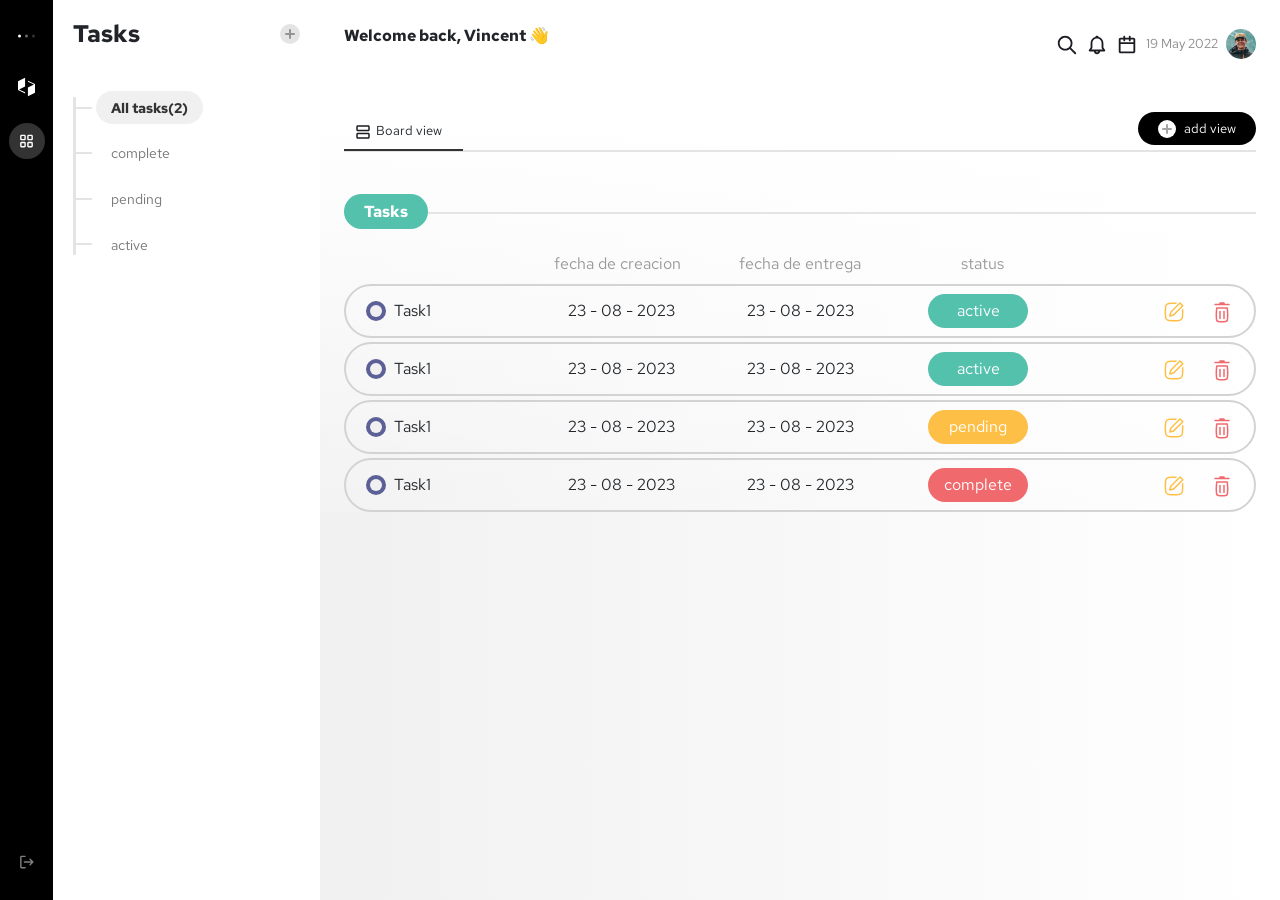
==== commit 0e88ef46: "layout updated" ====
--- a/index.html
+++ b/index.html
@@ -101,7 +101,7 @@
     
                 <div class="col-lg-9">
                     <div class="tasks-section">
-                        <div class="tasks-header d-flex justify-content-between align-items-center p-3 bg-white">
+                        <div class="tasks-header d-flex justify-content-between align-items-center p-4 bg-white">
                             <p class="fw-bolder">Welcome back, Vincent 👋</p>
                             
                             <div class="d-flex align-items-center gap-2">
@@ -132,7 +132,7 @@
                         </div>
         
                         <div class="tasks-body">
-                            <div class="p-3">
+                            <div class="p-4">
                                 <div class="add-task d-flex justify-content-between align-items-center">
                                     <div class="view-container d-flex align-items-center gap-1">
                                         <div>
@@ -161,12 +161,12 @@
                             </div>
                             
         
-                            <div class="tasks-body-header m-3">
+                            <div class="tasks-body-header m-4">
                                 <span>Tasks</span>
                             </div>
         
                             <div class="task-list text-center d-flex flex-column gap-1">
-                                <div class="header m-3 my-1">
+                                <div class="header m-4 my-1">
                                     <div class="row m-0 p-0">
                                         <div class="col"><span></span></div>
                                     <div class="col"><span>fecha de creacion</span></div>
@@ -176,8 +176,8 @@
                                     </div>
                                 </div>
 
-                                <div class="task-card mx-3">
-                                    <div class="row m-0 p-0">
+                                <div class="task-card mx-4">
+                                    <div class="row m-0 p-0 align-items-center">
                                         <div class="col">
                                             <div class="d-flex gap-2 align-items-center">
                                                 <label class="circle-box text-start"></label>
@@ -205,7 +205,7 @@
                                             </div>
                                         </div>
     
-                                        <div class="col"><span class="active-task">active</span></div>
+                                        <div class="col"><span class="active-task d-inline-block">active</span></div>
     
                                         <div class="col">
                                             <div class="d-flex justify-content-end align-items-center gap-4">
@@ -229,8 +229,8 @@
                                     </div>
                                 </div>
 
-                                <div class="task-card mx-3">
-                                    <div class="row m-0 p-0">
+                                <div class="task-card mx-4">
+                                    <div class="row m-0 p-0 align-items-center">
                                         <div class="col">
                                             <div class="d-flex gap-2 align-items-center">
                                                 <label class="circle-box text-start"></label>
@@ -258,7 +258,7 @@
                                             </div>
                                         </div>
     
-                                        <div class="col"><span class="active-task">active</span></div>
+                                        <div class="col"><span class="active-task d-inline-block">active</span></div>
     
                                         <div class="col">
                                             <div class="d-flex justify-content-end align-items-center gap-4">
@@ -282,8 +282,8 @@
                                     </div>
                                 </div>
 
-                                <div class="task-card mx-3">
-                                    <div class="row m-0 p-0">
+                                <div class="task-card mx-4">
+                                    <div class="row m-0 p-0 align-items-center">
                                         <div class="col">
                                             <div class="d-flex gap-2 align-items-center">
                                                 <label class="circle-box text-start"></label>
@@ -311,7 +311,7 @@
                                             </div>
                                         </div>
     
-                                        <div class="col"><span class="pending-task">pending</span></div>
+                                        <div class="col"><span class="pending-task d-inline-block">pending</span></div>
     
                                         <div class="col">
                                             <div class="d-flex justify-content-end align-items-center gap-4">
@@ -335,8 +335,8 @@
                                     </div>
                                 </div>
 
-                                <div class="task-card mx-3">
-                                    <div class="row m-0 p-0">
+                                <div class="task-card mx-4">
+                                    <div class="row m-0 p-0 align-items-center">
                                         <div class="col">
                                             <div class="d-flex gap-2 align-items-center">
                                                 <label class="circle-box text-start"></label>
@@ -354,17 +354,17 @@
                                             </div>
                                         </div>
     
-                                        <div class="col">
-                                            <div class="d-flex justify-content-center gap-1">
-                                                <span>23</span>
-                                                <span>-</span>
-                                                <span>08</span>
-                                                <span>-</span>
-                                                <span>2023</span>
-                                            </div>
-                                        </div>
-    
-                                        <div class="col"><span class="complete-task">complete</span></div>
+                                        <div class="col my-auto">
+                                            <div class="d-flex justify-content-center gap-1">
+                                                <span>23</span>
+                                                <span>-</span>
+                                                <span>08</span>
+                                                <span>-</span>
+                                                <span>2023</span>
+                                            </div>
+                                        </div>
+    
+                                        <div class="col"><span class="complete-task d-inline-block">complete</span></div>
     
                                         <div class="col">
                                             <div class="d-flex justify-content-end align-items-center gap-4">
--- a/assets/css/master.min.css
+++ b/assets/css/master.min.css
@@ -1 +1 @@
-.text-black{color:#000}.bg-black{background-color:#000}.text-black-light-1{color:#1a1a1a}.bg-black-light-1{background-color:#1a1a1a}.text-black-light-2{color:#333}.bg-black-light-2{background-color:#333}.text-black-light-3{color:#4d4d4d}.bg-black-light-3{background-color:#4d4d4d}.text-black-light-4{color:#666}.bg-black-light-4{background-color:#666}.text-black-light-5{color:gray}.bg-black-light-5{background-color:gray}.text-black-light-6{color:#999}.bg-black-light-6{background-color:#999}.text-black-light-7{color:#b3b3b3}.bg-black-light-7{background-color:#b3b3b3}.text-black-light-8{color:#ccc}.bg-black-light-8{background-color:#ccc}.text-black-light-9{color:#e6e6e6}.bg-black-light-9{background-color:#e6e6e6}.text-black-dark-1{color:#000}.bg-black-dark-1{background-color:#000}.text-black-dark-2{color:#000}.bg-black-dark-2{background-color:#000}.text-black-dark-3{color:#000}.bg-black-dark-3{background-color:#000}.text-black-dark-4{color:#000}.bg-black-dark-4{background-color:#000}.text-black-dark-5{color:#000}.bg-black-dark-5{background-color:#000}.text-black-dark-6{color:#000}.bg-black-dark-6{background-color:#000}.text-black-dark-7{color:#000}.bg-black-dark-7{background-color:#000}.text-black-dark-8{color:#000}.bg-black-dark-8{background-color:#000}.text-black-dark-9{color:#000}.bg-black-dark-9{background-color:#000}.text-white{color:#fff}.bg-white{background-color:#fff}.text-white-light-1{color:#fff}.bg-white-light-1{background-color:#fff}.text-white-light-2{color:#fff}.bg-white-light-2{background-color:#fff}.text-white-light-3{color:#fff}.bg-white-light-3{background-color:#fff}.text-white-light-4{color:#fff}.bg-white-light-4{background-color:#fff}.text-white-light-5{color:#fff}.bg-white-light-5{background-color:#fff}.text-white-light-6{color:#fff}.bg-white-light-6{background-color:#fff}.text-white-light-7{color:#fff}.bg-white-light-7{background-color:#fff}.text-white-light-8{color:#fff}.bg-white-light-8{background-color:#fff}.text-white-light-9{color:#fff}.bg-white-light-9{background-color:#fff}.text-white-dark-1{color:#e6e6e6}.bg-white-dark-1{background-color:#e6e6e6}.text-white-dark-2{color:#ccc}.bg-white-dark-2{background-color:#ccc}.text-white-dark-3{color:#b3b3b3}.bg-white-dark-3{background-color:#b3b3b3}.text-white-dark-4{color:#999}.bg-white-dark-4{background-color:#999}.text-white-dark-5{color:gray}.bg-white-dark-5{background-color:gray}.text-white-dark-6{color:#666}.bg-white-dark-6{background-color:#666}.text-white-dark-7{color:#4d4d4d}.bg-white-dark-7{background-color:#4d4d4d}.text-white-dark-8{color:#333}.bg-white-dark-8{background-color:#333}.text-white-dark-9{color:#1a1a1a}.bg-white-dark-9{background-color:#1a1a1a}@font-face{font-family:"redhat";src:url("../../public/fonts/redhat/RedHatText-Regular.ttf") format("truetype");font-weight:400;unicode-range:U+0020-007F}@font-face{font-family:"redhat";src:url("../../public/fonts/redhat/RedHatText-Regular.ttf") format("truetype");font-weight:600;unicode-range:U+0020-007F}@font-face{font-family:"redhat";src:url("../../public/fonts/redhat/RedHatText-Bold.ttf") format("truetype");font-weight:700;unicode-range:U+0020-007F}@font-face{font-family:"pinnar";src:url("../../../public/fonts/pinnar/Pinar@editorclub.ttf");font-weight:900;unicode-range:U+0600-06FF,U+0750-077F,U+FB50-FDFF,U+FE70-FEFF}@font-face{font-family:"redhat";src:url("../../public/fonts/redhat/RedHatText-Regular.ttf") format("truetype");font-weight:400;unicode-range:U+0600-06FF,U+0750-077F,U+FB50-FDFF,U+FE70-FEFF}@font-face{font-family:"redhat";src:url("../../public/fonts/redhat/RedHatText-SemiBold.ttf") format("truetype");font-weight:600;unicode-range:U+0600-06FF,U+0750-077F,U+FB50-FDFF,U+FE70-FEFF}@font-face{font-family:"redhat";src:url("../../public/fonts/redhat/RedHatText-Bold.ttf") format("truetype");font-weight:700;unicode-range:U+0600-06FF,U+0750-077F,U+FB50-FDFF,U+FE70-FEFF}*,*::before,*::after{margin:0;padding:0;box-sizing:border-box;font-family:"redhat"}html,body{width:100%;height:100%}img{max-width:100%}a{text-decoration:none;color:inherit}ul,ol{list-style:none}h1{font-size:clamp(1rem,.5rem + 2vw,1.5rem)}button{all:unset;cursor:pointer}button :focus{border:none;box-shadow:none;outline:none}input :focus{border:none;box-shadow:none;outline:none}.main-container{background-image:linear-gradient(to right, rgb(197, 197, 197) -200%, white 100%);width:100%;min-width:250px}.main-container .sidebar-container{background-color:#fff;height:100vh}.main-container .sidebar-container .sidebar-navbar{background-color:#000;height:100vh;padding:20px}.main-container .sidebar-container .sidebar-navbar .svg-container{aspect-ratio:1;background-color:#000;border-radius:50%;padding:7px;display:flex;justify-content:center;align-items:center;cursor:pointer}.main-container .sidebar-container .sidebar-navbar .svg-container svg{width:17px}.main-container .sidebar-container .sidebar-navbar .svg-container:hover{background-color:#333}.main-container .sidebar-container .sidebar-navbar .active{background-color:#333}.main-container .sidebar-container .sidebar-menu{height:100%;background-color:#fff;padding:20px}.main-container .sidebar-container .sidebar-menu h1{margin:auto 0}.main-container .sidebar-container .sidebar-menu .plus-container{background-color:#e4e4e4;border-radius:50%;display:flex;align-items:center;justify-content:center;width:20px;height:20px;cursor:pointer}.main-container .sidebar-container .sidebar-menu .plus-container svg{width:20px}.main-container .sidebar-container .sidebar-menu .menu-items{border-left:3px solid #e4e4e4;color:#777;font-size:clamp(.8rem,.4rem + 2vw,.9rem)}.main-container .sidebar-container .sidebar-menu .menu-items .menu-item{position:relative;z-index:1}.main-container .sidebar-container .sidebar-menu .menu-items .menu-item a{margin:0 20px;padding:7px 15px;background-color:#fff;border-radius:30px}.main-container .sidebar-container .sidebar-menu .menu-items .menu-item a:hover{background-color:#f0f0f0;font-weight:700;color:#333}.main-container .sidebar-container .sidebar-menu .menu-items .menu-item .active{background-color:#f0f0f0;font-weight:700;color:#333}.main-container .sidebar-container .sidebar-menu .menu-items .menu-item::before{content:"";position:absolute;left:0%;top:50%;transform:translate(0%, -50%);background-color:#e4e4e4;height:2px;width:7%;z-index:-1}.main-container .tasks-section{height:100vh}.main-container .tasks-section .tasks-header{background-color:#fff;font-size:clamp(.8rem,.3rem + 2vw,1rem)}.main-container .tasks-section .tasks-header .date-container{color:#888;font-size:clamp(.6rem,.3rem + 2vw,.8rem)}.main-container .tasks-section .tasks-header .profile-container{max-width:30px;min-width:30px}.main-container .tasks-section .tasks-body{background-image:linear-gradient(to bottom, white 7%, transparent 113%)}.main-container .tasks-section .tasks-body .add-task{border-bottom:2px solid #e4e4e4;position:relative}.main-container .tasks-section .tasks-body .add-task .view-container{width:-moz-fit-content;width:fit-content;padding:5px 10px;cursor:pointer;font-size:clamp(.6rem,.3rem + 2vw,.8rem)}.main-container .tasks-section .tasks-body .add-task .view-container::before{content:"";width:13%;height:2px;background-color:#333;position:absolute;bottom:-1px;left:0}.main-container .tasks-section .tasks-body .add-task .button-contianer{background-color:#000;color:#fff;border-radius:30px;padding:7px 20px;margin-bottom:5px;font-size:clamp(.6rem,.3rem + 2vw,.8rem)}.main-container .tasks-section .tasks-body .add-task .button-contianer .plus-container{background-color:#fff;border-radius:50%;display:flex;align-items:center;justify-content:center;width:18px;aspect-ratio:1;cursor:pointer}.main-container .tasks-section .tasks-body .add-task .button-contianer .plus-container svg{width:10px}.main-container .tasks-section .tasks-body .tasks-body-header{position:relative;z-index:1}.main-container .tasks-section .tasks-body .tasks-body-header::after{content:"";position:absolute;top:50%;right:0%;height:2px;width:100%;background-color:#e4e4e4;z-index:-1}.main-container .tasks-section .tasks-body .tasks-body-header span{background-color:#54c1ad;color:#fff;font-weight:bold;border-radius:30px;padding:7px 20px}.main-container .tasks-section .tasks-body .task-list .header{color:#999}.main-container .tasks-section .tasks-body .task-list .task-card{border:2px solid #d3d3d3;border-radius:30px;padding:8px}.main-container .tasks-section .tasks-body .task-list .task-card .circle-box{background-color:#5b6097;border-radius:50%;width:20px;aspect-ratio:1;z-index:1;position:relative}.main-container .tasks-section .tasks-body .task-list .task-card .circle-box::before{content:"";z-index:-1;border-radius:50%;background-color:#fff;position:absolute;left:4px;top:4px;right:4px;bottom:4px}.main-container .tasks-section .tasks-body .task-list .task-card .active-task{background-color:#54c1ad;padding:5px 20px;border-radius:30px;color:#fff}.main-container .tasks-section .tasks-body .task-list .task-card .pending-task{background-color:#fdbf46;padding:5px 20px;border-radius:30px;color:#fff}.main-container .tasks-section .tasks-body .task-list .task-card .complete-task{background-color:#f06a6d;padding:5px 20px;border-radius:30px;color:#fff}/*# sourceMappingURL=master.min.css.map */+.text-black{color:#000}.bg-black{background-color:#000}.text-black-light-1{color:#1a1a1a}.bg-black-light-1{background-color:#1a1a1a}.text-black-light-2{color:#333}.bg-black-light-2{background-color:#333}.text-black-light-3{color:#4d4d4d}.bg-black-light-3{background-color:#4d4d4d}.text-black-light-4{color:#666}.bg-black-light-4{background-color:#666}.text-black-light-5{color:gray}.bg-black-light-5{background-color:gray}.text-black-light-6{color:#999}.bg-black-light-6{background-color:#999}.text-black-light-7{color:#b3b3b3}.bg-black-light-7{background-color:#b3b3b3}.text-black-light-8{color:#ccc}.bg-black-light-8{background-color:#ccc}.text-black-light-9{color:#e6e6e6}.bg-black-light-9{background-color:#e6e6e6}.text-black-dark-1{color:#000}.bg-black-dark-1{background-color:#000}.text-black-dark-2{color:#000}.bg-black-dark-2{background-color:#000}.text-black-dark-3{color:#000}.bg-black-dark-3{background-color:#000}.text-black-dark-4{color:#000}.bg-black-dark-4{background-color:#000}.text-black-dark-5{color:#000}.bg-black-dark-5{background-color:#000}.text-black-dark-6{color:#000}.bg-black-dark-6{background-color:#000}.text-black-dark-7{color:#000}.bg-black-dark-7{background-color:#000}.text-black-dark-8{color:#000}.bg-black-dark-8{background-color:#000}.text-black-dark-9{color:#000}.bg-black-dark-9{background-color:#000}.text-white{color:#fff}.bg-white{background-color:#fff}.text-white-light-1{color:#fff}.bg-white-light-1{background-color:#fff}.text-white-light-2{color:#fff}.bg-white-light-2{background-color:#fff}.text-white-light-3{color:#fff}.bg-white-light-3{background-color:#fff}.text-white-light-4{color:#fff}.bg-white-light-4{background-color:#fff}.text-white-light-5{color:#fff}.bg-white-light-5{background-color:#fff}.text-white-light-6{color:#fff}.bg-white-light-6{background-color:#fff}.text-white-light-7{color:#fff}.bg-white-light-7{background-color:#fff}.text-white-light-8{color:#fff}.bg-white-light-8{background-color:#fff}.text-white-light-9{color:#fff}.bg-white-light-9{background-color:#fff}.text-white-dark-1{color:#e6e6e6}.bg-white-dark-1{background-color:#e6e6e6}.text-white-dark-2{color:#ccc}.bg-white-dark-2{background-color:#ccc}.text-white-dark-3{color:#b3b3b3}.bg-white-dark-3{background-color:#b3b3b3}.text-white-dark-4{color:#999}.bg-white-dark-4{background-color:#999}.text-white-dark-5{color:gray}.bg-white-dark-5{background-color:gray}.text-white-dark-6{color:#666}.bg-white-dark-6{background-color:#666}.text-white-dark-7{color:#4d4d4d}.bg-white-dark-7{background-color:#4d4d4d}.text-white-dark-8{color:#333}.bg-white-dark-8{background-color:#333}.text-white-dark-9{color:#1a1a1a}.bg-white-dark-9{background-color:#1a1a1a}@font-face{font-family:"redhat";src:url("../../public/fonts/redhat/RedHatText-Regular.ttf") format("truetype");font-weight:400;unicode-range:U+0020-007F}@font-face{font-family:"redhat";src:url("../../public/fonts/redhat/RedHatText-Regular.ttf") format("truetype");font-weight:600;unicode-range:U+0020-007F}@font-face{font-family:"redhat";src:url("../../public/fonts/redhat/RedHatText-Bold.ttf") format("truetype");font-weight:700;unicode-range:U+0020-007F}@font-face{font-family:"pinnar";src:url("../../../public/fonts/pinnar/Pinar@editorclub.ttf");font-weight:900;unicode-range:U+0600-06FF,U+0750-077F,U+FB50-FDFF,U+FE70-FEFF}@font-face{font-family:"redhat";src:url("../../public/fonts/redhat/RedHatText-Regular.ttf") format("truetype");font-weight:400;unicode-range:U+0600-06FF,U+0750-077F,U+FB50-FDFF,U+FE70-FEFF}@font-face{font-family:"redhat";src:url("../../public/fonts/redhat/RedHatText-SemiBold.ttf") format("truetype");font-weight:600;unicode-range:U+0600-06FF,U+0750-077F,U+FB50-FDFF,U+FE70-FEFF}@font-face{font-family:"redhat";src:url("../../public/fonts/redhat/RedHatText-Bold.ttf") format("truetype");font-weight:700;unicode-range:U+0600-06FF,U+0750-077F,U+FB50-FDFF,U+FE70-FEFF}*,*::before,*::after{margin:0;padding:0;box-sizing:border-box;font-family:"redhat"}html,body{width:100%;height:100%}img{max-width:100%}a{text-decoration:none;color:inherit}ul,ol{list-style:none}h1{font-size:clamp(1rem,.5rem + 2vw,1.5rem)}button{all:unset;cursor:pointer}button :focus{border:none;box-shadow:none;outline:none}input :focus{border:none;box-shadow:none;outline:none}.main-container{background-image:linear-gradient(to right, rgb(197, 197, 197) -200%, white 100%);width:100%;min-width:250px}.main-container .sidebar-container{background-color:#fff;height:100vh}.main-container .sidebar-container .sidebar-navbar{background-color:#000;height:100vh;padding:20px}.main-container .sidebar-container .sidebar-navbar .svg-container{aspect-ratio:1;background-color:#000;border-radius:50%;padding:7px;display:flex;justify-content:center;align-items:center;cursor:pointer}.main-container .sidebar-container .sidebar-navbar .svg-container svg{width:17px}.main-container .sidebar-container .sidebar-navbar .svg-container:hover{background-color:#333}.main-container .sidebar-container .sidebar-navbar .active{background-color:#333}.main-container .sidebar-container .sidebar-menu{height:100%;background-color:#fff;padding:20px}.main-container .sidebar-container .sidebar-menu h1{margin:auto 0}.main-container .sidebar-container .sidebar-menu .plus-container{background-color:#e4e4e4;border-radius:50%;display:flex;align-items:center;justify-content:center;width:20px;height:20px;cursor:pointer}.main-container .sidebar-container .sidebar-menu .plus-container svg{width:20px}.main-container .sidebar-container .sidebar-menu .menu-items{border-left:3px solid #e4e4e4;color:#777;font-size:clamp(.8rem,.4rem + 2vw,.9rem)}.main-container .sidebar-container .sidebar-menu .menu-items .menu-item{position:relative;z-index:1}.main-container .sidebar-container .sidebar-menu .menu-items .menu-item a{margin:0 20px;padding:7px 15px;background-color:#fff;border-radius:30px}.main-container .sidebar-container .sidebar-menu .menu-items .menu-item a:hover{background-color:#f0f0f0;font-weight:700;color:#333}.main-container .sidebar-container .sidebar-menu .menu-items .menu-item .active{background-color:#f0f0f0;font-weight:700;color:#333}.main-container .sidebar-container .sidebar-menu .menu-items .menu-item::before{content:"";position:absolute;left:0%;top:50%;transform:translate(0%, -50%);background-color:#e4e4e4;height:2px;width:7%;z-index:-1}.main-container .tasks-section{height:100vh}.main-container .tasks-section .tasks-header{background-color:#fff;font-size:clamp(.8rem,.3rem + 2vw,1rem)}.main-container .tasks-section .tasks-header .date-container{color:#888;font-size:clamp(.6rem,.3rem + 2vw,.8rem)}.main-container .tasks-section .tasks-header .profile-container{max-width:30px;min-width:30px}.main-container .tasks-section .tasks-body{background-image:linear-gradient(to bottom, white 7%, transparent 113%)}.main-container .tasks-section .tasks-body .add-task{border-bottom:2px solid #e4e4e4;position:relative}.main-container .tasks-section .tasks-body .add-task .view-container{width:-moz-fit-content;width:fit-content;padding:5px 10px;cursor:pointer;font-size:clamp(.6rem,.3rem + 2vw,.8rem)}.main-container .tasks-section .tasks-body .add-task .view-container::before{content:"";width:13%;height:2px;background-color:#333;position:absolute;bottom:-1px;left:0}.main-container .tasks-section .tasks-body .add-task .button-contianer{background-color:#000;color:#fff;border-radius:30px;padding:7px 20px;margin-bottom:5px;font-size:clamp(.6rem,.3rem + 2vw,.8rem)}.main-container .tasks-section .tasks-body .add-task .button-contianer .plus-container{background-color:#fff;border-radius:50%;display:flex;align-items:center;justify-content:center;width:18px;aspect-ratio:1;cursor:pointer}.main-container .tasks-section .tasks-body .add-task .button-contianer .plus-container svg{width:10px}.main-container .tasks-section .tasks-body .tasks-body-header{position:relative;z-index:1}.main-container .tasks-section .tasks-body .tasks-body-header::after{content:"";position:absolute;top:50%;right:0%;height:2px;width:100%;background-color:#e4e4e4;z-index:-1}.main-container .tasks-section .tasks-body .tasks-body-header span{background-color:#54c1ad;color:#fff;font-weight:bold;border-radius:30px;padding:7px 20px}.main-container .tasks-section .tasks-body .task-list .header{color:#999}.main-container .tasks-section .tasks-body .task-list .task-card{border:2px solid #d3d3d3;border-radius:30px;padding:8px;margin:auto 0}.main-container .tasks-section .tasks-body .task-list .task-card .circle-box{background-color:#5b6097;border-radius:50%;width:20px;aspect-ratio:1;z-index:1;position:relative}.main-container .tasks-section .tasks-body .task-list .task-card .circle-box::before{content:"";z-index:-1;border-radius:50%;background-color:#f0f0f0;position:absolute;left:4px;top:4px;right:4px;bottom:4px}.main-container .tasks-section .tasks-body .task-list .task-card .active-task{background-color:#54c1ad;width:100px;padding:5px 0px;border-radius:30px;color:#fff}.main-container .tasks-section .tasks-body .task-list .task-card .pending-task{background-color:#fdbf46;width:100px;padding:5px 0px;border-radius:30px;color:#fff}.main-container .tasks-section .tasks-body .task-list .task-card .complete-task{background-color:#f06a6d;width:100px;padding:5px 0px;border-radius:30px;color:#fff}/*# sourceMappingURL=master.min.css.map */
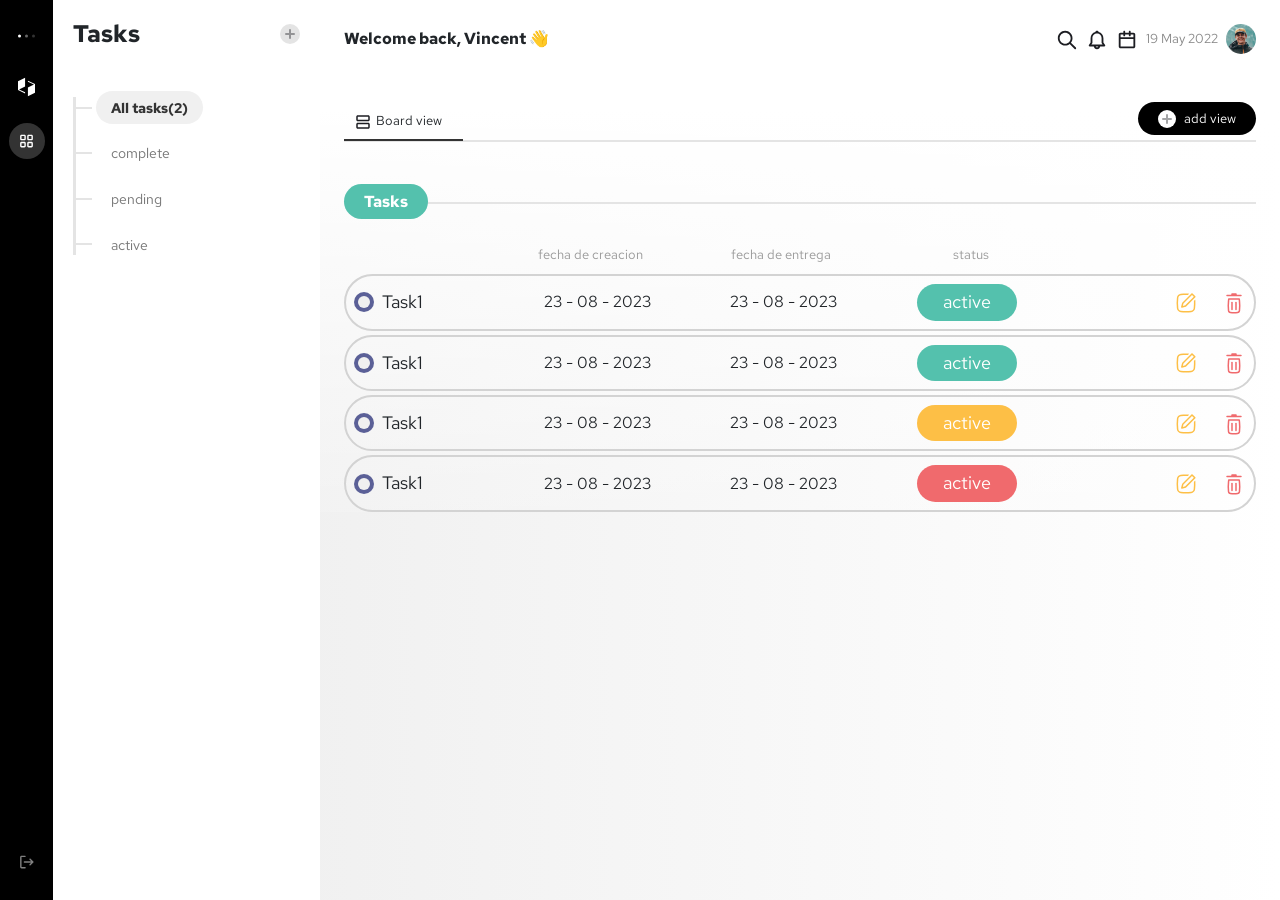
==== commit e906285b: "sidebar_modal is added" ====
--- a/index.html
+++ b/index.html
@@ -22,8 +22,7 @@
         <div class="main-container">
             <div class="row g-0">
                 <div class="col-lg-3">
-                    
-                    <div class="sidebar-container">
+                    <div class="sidebar-container d-none d-lg-block">
                         <div class="row g-0">
                             <div class="col-2">
                                 <div class="sidebar-navbar d-flex flex-column justify-content-between align-items-center">
@@ -101,10 +100,103 @@
     
                 <div class="col-lg-9">
                     <div class="tasks-section">
-                        <div class="tasks-header d-flex justify-content-between align-items-center p-4 bg-white">
-                            <p class="fw-bolder">Welcome back, Vincent 👋</p>
+                        <div class="tasks-header d-sm-flex justify-content-between align-items-center p-4 bg-white">
+                            <p class="fw-bolder d-none d-lg-block my-auto">Welcome back, Vincent 👋</p>
                             
-                            <div class="d-flex align-items-center gap-2">
+                            <nav class="navbar bg-white d-lg-none p-0 m-0">
+                                <div class="container-fluid justify-content-start p-0 m-0">
+                                  <button class="navbar-toggler border border-0 p-0 m-0" type="button" data-bs-toggle="offcanvas" data-bs-target="#offcanvasNavbar" aria-controls="offcanvasNavbar" aria-label="Toggle navigation">
+                                    <span class="navbar-toggler-icon"></span>
+                                  </button>
+
+                                  <div class="offcanvas offcanvas-start" tabindex="-1" id="offcanvasNavbar" aria-labelledby="offcanvasNavbarLabel">
+                                    <div class="sidebar-container">
+                                        <div class="row g-0">
+                                            <div class="col-2">
+                                                <div class="sidebar-navbar d-flex flex-column justify-content-between align-items-center">
+                                                    <div class="d-flex flex-column align-items-center gap-3">
+                                                        <div class="svg-container">
+                                                            <svg width="34" height="6" viewBox="0 0 34 6" fill="none" xmlns="http://www.w3.org/2000/svg">
+                                                                <circle cx="31" cy="3" r="3" fill="white" fill-opacity="0.2"/>
+                                                                <circle cx="17" cy="3" r="3" fill="white" fill-opacity="0.4"/>
+                                                                <circle cx="3" cy="3" r="3" fill="white"/>
+                                                            </svg>
+                                                        </div>
+                                                        
+                                                        <div class="svg-container">
+                                                            <svg width="24" height="26" viewBox="0 0 24 26" fill="none" xmlns="http://www.w3.org/2000/svg">
+                                                                <path d="M24 8.88887L14 4V5.46663L22.5 9.62219L14 13.7777V26L24 21.1111V8.88887Z" fill="white"/>
+                                                                <path d="M0 17.1111L10 22V20.5334L1.49996 16.3778L10 12.2223V0L0 4.88888V17.1111Z" fill="white"/>
+                                                            </svg>
+                                                        </div>
+                                                        
+                                                        <div class="svg-container active">
+                                                            <svg width="22" height="22" viewBox="0 0 22 22" fill="none" xmlns="http://www.w3.org/2000/svg">
+                                                                <path d="M2.75 4.58333C2.75 3.57081 3.57081 2.75 4.58333 2.75H8.25C9.26252 2.75 10.0833 3.57081 10.0833 4.58333V8.25C10.0833 9.26252 9.26252 10.0833 8.25 10.0833H4.58333C3.57081 10.0833 2.75 9.26252 2.75 8.25V4.58333ZM8.25 4.58333H4.58333V8.25H8.25V4.58333ZM11.9167 4.58333C11.9167 3.57081 12.7375 2.75 13.75 2.75H17.4167C18.4292 2.75 19.25 3.57081 19.25 4.58333V8.25C19.25 9.26252 18.4292 10.0833 17.4167 10.0833H13.75C12.7375 10.0833 11.9167 9.26252 11.9167 8.25V4.58333ZM17.4167 4.58333H13.75V8.25H17.4167V4.58333ZM2.75 13.75C2.75 12.7375 3.57081 11.9167 4.58333 11.9167H8.25C9.26252 11.9167 10.0833 12.7375 10.0833 13.75V17.4167C10.0833 18.4292 9.26252 19.25 8.25 19.25H4.58333C3.57081 19.25 2.75 18.4292 2.75 17.4167V13.75ZM8.25 13.75H4.58333V17.4167H8.25V13.75ZM11.9167 13.75C11.9167 12.7375 12.7375 11.9167 13.75 11.9167H17.4167C18.4292 11.9167 19.25 12.7375 19.25 13.75V17.4167C19.25 18.4292 18.4292 19.25 17.4167 19.25H13.75C12.7375 19.25 11.9167 18.4292 11.9167 17.4167V13.75ZM17.4167 13.75H13.75V17.4167H17.4167V13.75Z" fill="white"/>
+                                                            </svg> 
+                                                        </div>                                       
+                                                    </div>
+                        
+                                                    <div class="svg-container">
+                                                        <svg width="22" height="22" viewBox="0 0 22 22" fill="none" xmlns="http://www.w3.org/2000/svg">
+                                                            <g opacity="0.5">
+                                                            <path fill-rule="evenodd" clip-rule="evenodd" d="M10.0833 18.3333C10.0833 17.8271 9.67293 17.4167 9.16667 17.4167H4.58333V4.58333H9.16667C9.67293 4.58333 10.0833 4.17293 10.0833 3.66667C10.0833 3.1604 9.67293 2.75 9.16667 2.75H4.58333C3.57081 2.75 2.75 3.57081 2.75 4.58333V17.4167C2.75 18.4292 3.57081 19.25 4.58333 19.25H9.16667C9.67293 19.25 10.0833 18.8396 10.0833 18.3333Z" fill="white"/>
+                                                            <path d="M19.9041 11.6422C19.9891 11.5557 20.0534 11.4565 20.0971 11.3509C20.1416 11.2436 20.1663 11.126 20.1667 11.0027L20.1667 11L20.1667 10.9973C20.166 10.7636 20.0765 10.5301 19.8982 10.3518L16.2315 6.68515C15.8735 6.32717 15.2931 6.32717 14.9352 6.68515C14.5772 7.04313 14.5772 7.62353 14.9352 7.98151L17.037 10.0833H8.25C7.74374 10.0833 7.33333 10.4937 7.33333 11C7.33333 11.5063 7.74374 11.9167 8.25 11.9167H17.037L14.9352 14.0185C14.5772 14.3765 14.5772 14.9569 14.9352 15.3148C15.2931 15.6728 15.8735 15.6728 16.2315 15.3148L19.8975 11.6488L19.9041 11.6422Z" fill="white"/>
+                                                            </g>
+                                                        </svg>                                    
+                                                    </div>
+                                                </div>
+                                            </div>
+                
+                                            <div class="col-10">
+                                                <div class="sidebar-menu d-flex flex-column">
+                                                    <div class="d-flex justify-content-end align-items-center">
+                                                        <button type="button" class="btn-close" data-bs-dismiss="offcanvas" aria-label="Close"></button>
+                                                    </div>
+
+                                                    <p class="fw-bolder my-4">Welcome back, Vincent 👋</p>
+
+                                                    <div class="d-flex justify-content-between align-items-center mb-5">
+                                                        <h1 class="fw-bold">Tasks</h1>
+                        
+                                                        <div class="plus-container">
+                                                            <svg width="10" height="10" viewBox="0 0 10 10" fill="none" xmlns="http://www.w3.org/2000/svg">
+                                                                <g opacity="0.4">
+                                                                <path d="M9 5L1 5" stroke="#1C1D22" stroke-width="2" stroke-linecap="round"/>
+                                                                <path d="M5 9L5 1" stroke="#1C1D22" stroke-width="2" stroke-linecap="round"/>
+                                                                </g>
+                                                            </svg>                                    
+                                                        </div>
+                                                    </div>
+                
+                                                    <ul class="menu-items list-unstyled d-flex flex-column gap-4">
+                                                        <li class="menu-item">
+                                                            <a class="active" href="#">All tasks(2)</a>
+                                                        </li>
+                
+                                                        <li class="menu-item">
+                                                            <a href="#">complete</a>
+                                                        </li>
+                
+                                                        <li class="menu-item">
+                                                            <a href="#">pending</a>
+                                                        </li>
+                
+                                                        <li class="menu-item">
+                                                            <a href="#">active</a>
+                                                        </li>
+                                                    </ul>
+                                                </div>
+                                            </div>
+                                        </div>
+                                    </div>
+                                  </div>
+                                </div>
+                            </nav>
+
+
+
+                            <div class="d-flex justify-content-end align-items-center gap-2">
                                 <div>
                                     <svg width="22" height="22" viewBox="0 0 22 22" fill="none" xmlns="http://www.w3.org/2000/svg">
                                         <path d="M9.16671 3.66671C6.12914 3.66671 3.66671 6.12914 3.66671 9.16671C3.66671 12.2043 6.12914 14.6667 9.16671 14.6667C12.2043 14.6667 14.6667 12.2043 14.6667 9.16671C14.6667 6.12914 12.2043 3.66671 9.16671 3.66671ZM1.83337 9.16671C1.83337 5.11662 5.11662 1.83337 9.16671 1.83337C13.2168 1.83337 16.5 5.11662 16.5 9.16671C16.5 10.8614 15.9252 12.4218 14.9599 13.6635L19.8982 18.6019C20.2562 18.9598 20.2562 19.5402 19.8982 19.8982C19.5402 20.2562 18.9598 20.2562 18.6019 19.8982L13.6635 14.9599C12.4218 15.9252 10.8614 16.5 9.16671 16.5C5.11662 16.5 1.83337 13.2168 1.83337 9.16671Z" fill="#1C1D22"/>
@@ -144,18 +236,22 @@
                                         
                                         <span>Board view</span>
                                     </div>
-    
-                                    <div class="button-contianer d-flex align-items-center gap-2">
-                                        <div class="plus-container">
-                                            <svg width="10" height="10" viewBox="0 0 10 10" fill="none" xmlns="http://www.w3.org/2000/svg">
-                                                <g opacity="0.4">
-                                                <path d="M9 5L1 5" stroke="#1C1D22" stroke-width="2" stroke-linecap="round"/>
-                                                <path d="M5 9L5 1" stroke="#1C1D22" stroke-width="2" stroke-linecap="round"/>
-                                                </g>
-                                            </svg>                                    
-                                        </div>
-    
-                                        <button>add view</button>
+
+                                    <div class="d-flex justify-content-between align-items-center gap-3">
+                                        
+
+                                        <div class="button-contianer d-flex align-items-center gap-2">
+                                            <div class="plus-container">
+                                                <svg width="10" height="10" viewBox="0 0 10 10" fill="none" xmlns="http://www.w3.org/2000/svg">
+                                                    <g opacity="0.4">
+                                                    <path d="M9 5L1 5" stroke="#1C1D22" stroke-width="2" stroke-linecap="round"/>
+                                                    <path d="M5 9L5 1" stroke="#1C1D22" stroke-width="2" stroke-linecap="round"/>
+                                                    </g>
+                                                </svg>                                    
+                                            </div>
+        
+                                            <button>add view</button>
+                                        </div>
                                     </div>
                                 </div>
                             </div>
@@ -166,9 +262,9 @@
                             </div>
         
                             <div class="task-list text-center d-flex flex-column gap-1">
-                                <div class="header m-4 my-1">
+                                <div class="header d-none d-sm-block my-1 mx-4">
                                     <div class="row m-0 p-0">
-                                        <div class="col"><span></span></div>
+                                    <div class="col-2"><span></span></div>
                                     <div class="col"><span>fecha de creacion</span></div>
                                     <div class="col"><span>fecha de entrega</span></div>
                                     <div class="col"><span>status</span></div>
@@ -177,38 +273,52 @@
                                 </div>
 
                                 <div class="task-card mx-4">
-                                    <div class="row m-0 p-0 align-items-center">
-                                        <div class="col">
-                                            <div class="d-flex gap-2 align-items-center">
-                                                <label class="circle-box text-start"></label>
-                                                <div>Task1</div>
-                                            </div>
-                                        </div>
-    
-                                        <div class="col">
-                                            <div class="d-flex justify-content-center gap-1">
-                                                <span>23</span>
-                                                <span>-</span>
-                                                <span>08</span>
-                                                <span>-</span>
-                                                <span>2023</span>
-                                            </div>
-                                        </div>
-    
-                                        <div class="col">
-                                            <div class="d-flex justify-content-center gap-1">
-                                                <span>23</span>
-                                                <span>-</span>
-                                                <span>08</span>
-                                                <span>-</span>
-                                                <span>2023</span>
-                                            </div>
-                                        </div>
-    
-                                        <div class="col"><span class="active-task d-inline-block">active</span></div>
-    
-                                        <div class="col">
-                                            <div class="d-flex justify-content-end align-items-center gap-4">
+                                    <div class="row m-0 p-0 align-items-center g-3 g-sm-0">
+                                        <div class="col-6 col-sm-2 order-1 order-sm-1">
+                                            <div class="d-flex align-items-center gap-2">
+                                                <label class="circle-box"></label>
+                                                <p class="my-auto">Task1</p>
+                                            </div>
+                                        </div>
+    
+                                        <div class="col-12 col-sm order-3 order-sm-2">
+                                            <div class="d-flex justify-content-between justify-content-sm-center gap-1">
+                                                <div>
+                                                    <span class="d-sm-none">fecha de creacion:</span>
+                                                </div>
+                                                <div>
+                                                    <span>23</span>
+                                                    <span>-</span>
+                                                    <span>08</span>
+                                                    <span>-</span>
+                                                    <span>2023</span>
+                                                </div>
+                                            </div>
+                                        </div>
+    
+                                        <div class="col-12 col-sm order-4 order-sm-3">
+                                            <div class="d-flex justify-content-between justify-content-sm-center gap-1">
+                                                <div>
+                                                    <span class="d-sm-none">fecha de entrega:</span>
+                                                </div>
+                                                <div>
+                                                    <span>23</span>
+                                                    <span>-</span>
+                                                    <span>08</span>
+                                                    <span>-</span>
+                                                    <span>2023</span>
+                                                </div>
+                                            </div>
+                                        </div>
+    
+                                        <div class="col-6 col-sm order-2 order-sm-4">
+                                            <div class="d-flex justify-content-end justify-content-sm-center align-items-center">
+                                                <p class="active-task my-auto">active</p>
+                                            </div>
+                                        </div>
+    
+                                        <div class="col-12 col-sm order-5">
+                                            <div class="d-flex justify-content-center justify-content-sm-end align-items-center gap-4">
                                                 <button>
                                                     <svg width="24" height="24" viewBox="0 0 24 24" fill="none" xmlns="http://www.w3.org/2000/svg">
                                                         <path fill-rule="evenodd" clip-rule="evenodd" d="M21.4549 5.41575C21.6471 5.70687 21.615 6.10248 21.3588 6.35876L12.1664 15.5511C12.0721 15.6454 11.9545 15.7128 11.8256 15.7465L7.99716 16.7465C7.87229 16.7791 7.74358 16.7784 7.62265 16.7476C7.49408 16.7149 7.37431 16.6482 7.27729 16.5511C7.08902 16.3629 7.01468 16.0889 7.08197 15.8313L8.08197 12.0028C8.11144 11.89 8.16673 11.7786 8.24322 11.6912L17.4697 2.46967C17.5504 2.38891 17.6477 2.32846 17.7536 2.29163C17.8321 2.26432 17.9153 2.25 18 2.25C18.1989 2.25 18.3897 2.32902 18.5303 2.46967L21.3588 5.2981C21.3954 5.33471 21.4274 5.37416 21.4549 5.41575ZM19.7678 5.82843L18 4.06066L9.48184 12.5788L8.85685 14.9716L11.2496 14.3466L19.7678 5.82843Z" fill="#FDBF46"/>
@@ -230,38 +340,52 @@
                                 </div>
 
                                 <div class="task-card mx-4">
-                                    <div class="row m-0 p-0 align-items-center">
-                                        <div class="col">
-                                            <div class="d-flex gap-2 align-items-center">
-                                                <label class="circle-box text-start"></label>
-                                                <div>Task1</div>
-                                            </div>
-                                        </div>
-    
-                                        <div class="col">
-                                            <div class="d-flex justify-content-center gap-1">
-                                                <span>23</span>
-                                                <span>-</span>
-                                                <span>08</span>
-                                                <span>-</span>
-                                                <span>2023</span>
-                                            </div>
-                                        </div>
-    
-                                        <div class="col">
-                                            <div class="d-flex justify-content-center gap-1">
-                                                <span>23</span>
-                                                <span>-</span>
-                                                <span>08</span>
-                                                <span>-</span>
-                                                <span>2023</span>
-                                            </div>
-                                        </div>
-    
-                                        <div class="col"><span class="active-task d-inline-block">active</span></div>
-    
-                                        <div class="col">
-                                            <div class="d-flex justify-content-end align-items-center gap-4">
+                                    <div class="row m-0 p-0 align-items-center g-3 g-sm-0">
+                                        <div class="col-6 col-sm-2 order-1 order-sm-1">
+                                            <div class="d-flex text-start text-sm-center align-items-center gap-2">
+                                                <label class="circle-box"></label>
+                                                <p class="my-auto">Task1</p>
+                                            </div>
+                                        </div>
+    
+                                        <div class="col-12 col-sm order-3 order-sm-2">
+                                            <div class="d-flex justify-content-between justify-content-sm-center gap-1">
+                                                <div>
+                                                    <span class="d-sm-none">fecha de creacion:</span>
+                                                </div>
+                                                <div>
+                                                    <span>23</span>
+                                                    <span>-</span>
+                                                    <span>08</span>
+                                                    <span>-</span>
+                                                    <span>2023</span>
+                                                </div>
+                                            </div>
+                                        </div>
+    
+                                        <div class="col-12 col-sm order-4 order-sm-3">
+                                            <div class="d-flex justify-content-between justify-content-sm-center gap-1">
+                                                <div>
+                                                    <span class="d-sm-none">fecha de entrega:</span>
+                                                </div>
+                                                <div>
+                                                    <span>23</span>
+                                                    <span>-</span>
+                                                    <span>08</span>
+                                                    <span>-</span>
+                                                    <span>2023</span>
+                                                </div>
+                                            </div>
+                                        </div>
+    
+                                        <div class="col-6 col-sm order-2 order-sm-4">
+                                            <div class="d-flex justify-content-end justify-content-sm-center align-items-start">
+                                                <p class="active-task my-auto">active</p>
+                                            </div>
+                                        </div>
+    
+                                        <div class="col-12 col-sm order-5">
+                                            <div class="d-flex justify-content-center justify-content-sm-end align-items-center gap-4">
                                                 <button>
                                                     <svg width="24" height="24" viewBox="0 0 24 24" fill="none" xmlns="http://www.w3.org/2000/svg">
                                                         <path fill-rule="evenodd" clip-rule="evenodd" d="M21.4549 5.41575C21.6471 5.70687 21.615 6.10248 21.3588 6.35876L12.1664 15.5511C12.0721 15.6454 11.9545 15.7128 11.8256 15.7465L7.99716 16.7465C7.87229 16.7791 7.74358 16.7784 7.62265 16.7476C7.49408 16.7149 7.37431 16.6482 7.27729 16.5511C7.08902 16.3629 7.01468 16.0889 7.08197 15.8313L8.08197 12.0028C8.11144 11.89 8.16673 11.7786 8.24322 11.6912L17.4697 2.46967C17.5504 2.38891 17.6477 2.32846 17.7536 2.29163C17.8321 2.26432 17.9153 2.25 18 2.25C18.1989 2.25 18.3897 2.32902 18.5303 2.46967L21.3588 5.2981C21.3954 5.33471 21.4274 5.37416 21.4549 5.41575ZM19.7678 5.82843L18 4.06066L9.48184 12.5788L8.85685 14.9716L11.2496 14.3466L19.7678 5.82843Z" fill="#FDBF46"/>
@@ -283,38 +407,52 @@
                                 </div>
 
                                 <div class="task-card mx-4">
-                                    <div class="row m-0 p-0 align-items-center">
-                                        <div class="col">
-                                            <div class="d-flex gap-2 align-items-center">
-                                                <label class="circle-box text-start"></label>
-                                                <div>Task1</div>
-                                            </div>
-                                        </div>
-    
-                                        <div class="col">
-                                            <div class="d-flex justify-content-center gap-1">
-                                                <span>23</span>
-                                                <span>-</span>
-                                                <span>08</span>
-                                                <span>-</span>
-                                                <span>2023</span>
-                                            </div>
-                                        </div>
-    
-                                        <div class="col">
-                                            <div class="d-flex justify-content-center gap-1">
-                                                <span>23</span>
-                                                <span>-</span>
-                                                <span>08</span>
-                                                <span>-</span>
-                                                <span>2023</span>
-                                            </div>
-                                        </div>
-    
-                                        <div class="col"><span class="pending-task d-inline-block">pending</span></div>
-    
-                                        <div class="col">
-                                            <div class="d-flex justify-content-end align-items-center gap-4">
+                                    <div class="row m-0 p-0 align-items-center g-3 g-sm-0">
+                                        <div class="col-6 col-sm-2 order-1 order-sm-1">
+                                            <div class="d-flex text-start text-sm-center align-items-center gap-2">
+                                                <label class="circle-box"></label>
+                                                <p class="my-auto">Task1</p>
+                                            </div>
+                                        </div>
+    
+                                        <div class="col-12 col-sm order-3 order-sm-2">
+                                            <div class="d-flex justify-content-between justify-content-sm-center gap-1">
+                                                <div>
+                                                    <span class="d-sm-none">fecha de creacion:</span>
+                                                </div>
+                                                <div>
+                                                    <span>23</span>
+                                                    <span>-</span>
+                                                    <span>08</span>
+                                                    <span>-</span>
+                                                    <span>2023</span>
+                                                </div>
+                                            </div>
+                                        </div>
+    
+                                        <div class="col-12 col-sm order-4 order-sm-3">
+                                            <div class="d-flex justify-content-between justify-content-sm-center gap-1">
+                                                <div>
+                                                    <span class="d-sm-none">fecha de entrega:</span>
+                                                </div>
+                                                <div>
+                                                    <span>23</span>
+                                                    <span>-</span>
+                                                    <span>08</span>
+                                                    <span>-</span>
+                                                    <span>2023</span>
+                                                </div>
+                                            </div>
+                                        </div>
+    
+                                        <div class="col-6 col-sm order-2 order-sm-4">
+                                            <div class="d-flex justify-content-end justify-content-sm-center align-items-start">
+                                                <p class="pending-task my-auto">active</p>
+                                            </div>
+                                        </div>
+    
+                                        <div class="col-12 col-sm order-5">
+                                            <div class="d-flex justify-content-center justify-content-sm-end align-items-center gap-4">
                                                 <button>
                                                     <svg width="24" height="24" viewBox="0 0 24 24" fill="none" xmlns="http://www.w3.org/2000/svg">
                                                         <path fill-rule="evenodd" clip-rule="evenodd" d="M21.4549 5.41575C21.6471 5.70687 21.615 6.10248 21.3588 6.35876L12.1664 15.5511C12.0721 15.6454 11.9545 15.7128 11.8256 15.7465L7.99716 16.7465C7.87229 16.7791 7.74358 16.7784 7.62265 16.7476C7.49408 16.7149 7.37431 16.6482 7.27729 16.5511C7.08902 16.3629 7.01468 16.0889 7.08197 15.8313L8.08197 12.0028C8.11144 11.89 8.16673 11.7786 8.24322 11.6912L17.4697 2.46967C17.5504 2.38891 17.6477 2.32846 17.7536 2.29163C17.8321 2.26432 17.9153 2.25 18 2.25C18.1989 2.25 18.3897 2.32902 18.5303 2.46967L21.3588 5.2981C21.3954 5.33471 21.4274 5.37416 21.4549 5.41575ZM19.7678 5.82843L18 4.06066L9.48184 12.5788L8.85685 14.9716L11.2496 14.3466L19.7678 5.82843Z" fill="#FDBF46"/>
@@ -336,38 +474,52 @@
                                 </div>
 
                                 <div class="task-card mx-4">
-                                    <div class="row m-0 p-0 align-items-center">
-                                        <div class="col">
-                                            <div class="d-flex gap-2 align-items-center">
-                                                <label class="circle-box text-start"></label>
-                                                <div>Task1</div>
-                                            </div>
-                                        </div>
-    
-                                        <div class="col">
-                                            <div class="d-flex justify-content-center gap-1">
-                                                <span>23</span>
-                                                <span>-</span>
-                                                <span>08</span>
-                                                <span>-</span>
-                                                <span>2023</span>
-                                            </div>
-                                        </div>
-    
-                                        <div class="col my-auto">
-                                            <div class="d-flex justify-content-center gap-1">
-                                                <span>23</span>
-                                                <span>-</span>
-                                                <span>08</span>
-                                                <span>-</span>
-                                                <span>2023</span>
-                                            </div>
-                                        </div>
-    
-                                        <div class="col"><span class="complete-task d-inline-block">complete</span></div>
-    
-                                        <div class="col">
-                                            <div class="d-flex justify-content-end align-items-center gap-4">
+                                    <div class="row m-0 p-0 align-items-center g-3 g-sm-0">
+                                        <div class="col-6 col-sm-2 order-1 order-sm-1">
+                                            <div class="d-flex text-start text-sm-center align-items-center gap-2">
+                                                <label class="circle-box"></label>
+                                                <p class="my-auto">Task1</p>
+                                            </div>
+                                        </div>
+    
+                                        <div class="col-12 col-sm order-3 order-sm-2">
+                                            <div class="d-flex justify-content-between justify-content-sm-center gap-1">
+                                                <div>
+                                                    <span class="d-sm-none">fecha de creacion:</span>
+                                                </div>
+                                                <div>
+                                                    <span>23</span>
+                                                    <span>-</span>
+                                                    <span>08</span>
+                                                    <span>-</span>
+                                                    <span>2023</span>
+                                                </div>
+                                            </div>
+                                        </div>
+    
+                                        <div class="col-12 col-sm order-4 order-sm-3">
+                                            <div class="d-flex justify-content-between justify-content-sm-center gap-1">
+                                                <div>
+                                                    <span class="d-sm-none">fecha de entrega:</span>
+                                                </div>
+                                                <div>
+                                                    <span>23</span>
+                                                    <span>-</span>
+                                                    <span>08</span>
+                                                    <span>-</span>
+                                                    <span>2023</span>
+                                                </div>
+                                            </div>
+                                        </div>
+    
+                                        <div class="col-6 col-sm order-2 order-sm-4">
+                                            <div class="d-flex justify-content-end justify-content-sm-center align-items-start">
+                                                <p class="complete-task my-auto">active</p>
+                                            </div>
+                                        </div>
+    
+                                        <div class="col-12 col-sm order-5">
+                                            <div class="d-flex justify-content-center justify-content-sm-end align-items-center gap-4">
                                                 <button>
                                                     <svg width="24" height="24" viewBox="0 0 24 24" fill="none" xmlns="http://www.w3.org/2000/svg">
                                                         <path fill-rule="evenodd" clip-rule="evenodd" d="M21.4549 5.41575C21.6471 5.70687 21.615 6.10248 21.3588 6.35876L12.1664 15.5511C12.0721 15.6454 11.9545 15.7128 11.8256 15.7465L7.99716 16.7465C7.87229 16.7791 7.74358 16.7784 7.62265 16.7476C7.49408 16.7149 7.37431 16.6482 7.27729 16.5511C7.08902 16.3629 7.01468 16.0889 7.08197 15.8313L8.08197 12.0028C8.11144 11.89 8.16673 11.7786 8.24322 11.6912L17.4697 2.46967C17.5504 2.38891 17.6477 2.32846 17.7536 2.29163C17.8321 2.26432 17.9153 2.25 18 2.25C18.1989 2.25 18.3897 2.32902 18.5303 2.46967L21.3588 5.2981C21.3954 5.33471 21.4274 5.37416 21.4549 5.41575ZM19.7678 5.82843L18 4.06066L9.48184 12.5788L8.85685 14.9716L11.2496 14.3466L19.7678 5.82843Z" fill="#FDBF46"/>
--- a/assets/css/master.min.css
+++ b/assets/css/master.min.css
@@ -1 +1 @@
-.text-black{color:#000}.bg-black{background-color:#000}.text-black-light-1{color:#1a1a1a}.bg-black-light-1{background-color:#1a1a1a}.text-black-light-2{color:#333}.bg-black-light-2{background-color:#333}.text-black-light-3{color:#4d4d4d}.bg-black-light-3{background-color:#4d4d4d}.text-black-light-4{color:#666}.bg-black-light-4{background-color:#666}.text-black-light-5{color:gray}.bg-black-light-5{background-color:gray}.text-black-light-6{color:#999}.bg-black-light-6{background-color:#999}.text-black-light-7{color:#b3b3b3}.bg-black-light-7{background-color:#b3b3b3}.text-black-light-8{color:#ccc}.bg-black-light-8{background-color:#ccc}.text-black-light-9{color:#e6e6e6}.bg-black-light-9{background-color:#e6e6e6}.text-black-dark-1{color:#000}.bg-black-dark-1{background-color:#000}.text-black-dark-2{color:#000}.bg-black-dark-2{background-color:#000}.text-black-dark-3{color:#000}.bg-black-dark-3{background-color:#000}.text-black-dark-4{color:#000}.bg-black-dark-4{background-color:#000}.text-black-dark-5{color:#000}.bg-black-dark-5{background-color:#000}.text-black-dark-6{color:#000}.bg-black-dark-6{background-color:#000}.text-black-dark-7{color:#000}.bg-black-dark-7{background-color:#000}.text-black-dark-8{color:#000}.bg-black-dark-8{background-color:#000}.text-black-dark-9{color:#000}.bg-black-dark-9{background-color:#000}.text-white{color:#fff}.bg-white{background-color:#fff}.text-white-light-1{color:#fff}.bg-white-light-1{background-color:#fff}.text-white-light-2{color:#fff}.bg-white-light-2{background-color:#fff}.text-white-light-3{color:#fff}.bg-white-light-3{background-color:#fff}.text-white-light-4{color:#fff}.bg-white-light-4{background-color:#fff}.text-white-light-5{color:#fff}.bg-white-light-5{background-color:#fff}.text-white-light-6{color:#fff}.bg-white-light-6{background-color:#fff}.text-white-light-7{color:#fff}.bg-white-light-7{background-color:#fff}.text-white-light-8{color:#fff}.bg-white-light-8{background-color:#fff}.text-white-light-9{color:#fff}.bg-white-light-9{background-color:#fff}.text-white-dark-1{color:#e6e6e6}.bg-white-dark-1{background-color:#e6e6e6}.text-white-dark-2{color:#ccc}.bg-white-dark-2{background-color:#ccc}.text-white-dark-3{color:#b3b3b3}.bg-white-dark-3{background-color:#b3b3b3}.text-white-dark-4{color:#999}.bg-white-dark-4{background-color:#999}.text-white-dark-5{color:gray}.bg-white-dark-5{background-color:gray}.text-white-dark-6{color:#666}.bg-white-dark-6{background-color:#666}.text-white-dark-7{color:#4d4d4d}.bg-white-dark-7{background-color:#4d4d4d}.text-white-dark-8{color:#333}.bg-white-dark-8{background-color:#333}.text-white-dark-9{color:#1a1a1a}.bg-white-dark-9{background-color:#1a1a1a}@font-face{font-family:"redhat";src:url("../../public/fonts/redhat/RedHatText-Regular.ttf") format("truetype");font-weight:400;unicode-range:U+0020-007F}@font-face{font-family:"redhat";src:url("../../public/fonts/redhat/RedHatText-Regular.ttf") format("truetype");font-weight:600;unicode-range:U+0020-007F}@font-face{font-family:"redhat";src:url("../../public/fonts/redhat/RedHatText-Bold.ttf") format("truetype");font-weight:700;unicode-range:U+0020-007F}@font-face{font-family:"pinnar";src:url("../../../public/fonts/pinnar/Pinar@editorclub.ttf");font-weight:900;unicode-range:U+0600-06FF,U+0750-077F,U+FB50-FDFF,U+FE70-FEFF}@font-face{font-family:"redhat";src:url("../../public/fonts/redhat/RedHatText-Regular.ttf") format("truetype");font-weight:400;unicode-range:U+0600-06FF,U+0750-077F,U+FB50-FDFF,U+FE70-FEFF}@font-face{font-family:"redhat";src:url("../../public/fonts/redhat/RedHatText-SemiBold.ttf") format("truetype");font-weight:600;unicode-range:U+0600-06FF,U+0750-077F,U+FB50-FDFF,U+FE70-FEFF}@font-face{font-family:"redhat";src:url("../../public/fonts/redhat/RedHatText-Bold.ttf") format("truetype");font-weight:700;unicode-range:U+0600-06FF,U+0750-077F,U+FB50-FDFF,U+FE70-FEFF}*,*::before,*::after{margin:0;padding:0;box-sizing:border-box;font-family:"redhat"}html,body{width:100%;height:100%}img{max-width:100%}a{text-decoration:none;color:inherit}ul,ol{list-style:none}h1{font-size:clamp(1rem,.5rem + 2vw,1.5rem)}button{all:unset;cursor:pointer}button :focus{border:none;box-shadow:none;outline:none}input :focus{border:none;box-shadow:none;outline:none}.main-container{background-image:linear-gradient(to right, rgb(197, 197, 197) -200%, white 100%);width:100%;min-width:250px}.main-container .sidebar-container{background-color:#fff;height:100vh}.main-container .sidebar-container .sidebar-navbar{background-color:#000;height:100vh;padding:20px}.main-container .sidebar-container .sidebar-navbar .svg-container{aspect-ratio:1;background-color:#000;border-radius:50%;padding:7px;display:flex;justify-content:center;align-items:center;cursor:pointer}.main-container .sidebar-container .sidebar-navbar .svg-container svg{width:17px}.main-container .sidebar-container .sidebar-navbar .svg-container:hover{background-color:#333}.main-container .sidebar-container .sidebar-navbar .active{background-color:#333}.main-container .sidebar-container .sidebar-menu{height:100%;background-color:#fff;padding:20px}.main-container .sidebar-container .sidebar-menu h1{margin:auto 0}.main-container .sidebar-container .sidebar-menu .plus-container{background-color:#e4e4e4;border-radius:50%;display:flex;align-items:center;justify-content:center;width:20px;height:20px;cursor:pointer}.main-container .sidebar-container .sidebar-menu .plus-container svg{width:20px}.main-container .sidebar-container .sidebar-menu .menu-items{border-left:3px solid #e4e4e4;color:#777;font-size:clamp(.8rem,.4rem + 2vw,.9rem)}.main-container .sidebar-container .sidebar-menu .menu-items .menu-item{position:relative;z-index:1}.main-container .sidebar-container .sidebar-menu .menu-items .menu-item a{margin:0 20px;padding:7px 15px;background-color:#fff;border-radius:30px}.main-container .sidebar-container .sidebar-menu .menu-items .menu-item a:hover{background-color:#f0f0f0;font-weight:700;color:#333}.main-container .sidebar-container .sidebar-menu .menu-items .menu-item .active{background-color:#f0f0f0;font-weight:700;color:#333}.main-container .sidebar-container .sidebar-menu .menu-items .menu-item::before{content:"";position:absolute;left:0%;top:50%;transform:translate(0%, -50%);background-color:#e4e4e4;height:2px;width:7%;z-index:-1}.main-container .tasks-section{height:100vh}.main-container .tasks-section .tasks-header{background-color:#fff;font-size:clamp(.8rem,.3rem + 2vw,1rem)}.main-container .tasks-section .tasks-header .date-container{color:#888;font-size:clamp(.6rem,.3rem + 2vw,.8rem)}.main-container .tasks-section .tasks-header .profile-container{max-width:30px;min-width:30px}.main-container .tasks-section .tasks-body{background-image:linear-gradient(to bottom, white 7%, transparent 113%)}.main-container .tasks-section .tasks-body .add-task{border-bottom:2px solid #e4e4e4;position:relative}.main-container .tasks-section .tasks-body .add-task .view-container{width:-moz-fit-content;width:fit-content;padding:5px 10px;cursor:pointer;font-size:clamp(.6rem,.3rem + 2vw,.8rem)}.main-container .tasks-section .tasks-body .add-task .view-container::before{content:"";width:13%;height:2px;background-color:#333;position:absolute;bottom:-1px;left:0}.main-container .tasks-section .tasks-body .add-task .button-contianer{background-color:#000;color:#fff;border-radius:30px;padding:7px 20px;margin-bottom:5px;font-size:clamp(.6rem,.3rem + 2vw,.8rem)}.main-container .tasks-section .tasks-body .add-task .button-contianer .plus-container{background-color:#fff;border-radius:50%;display:flex;align-items:center;justify-content:center;width:18px;aspect-ratio:1;cursor:pointer}.main-container .tasks-section .tasks-body .add-task .button-contianer .plus-container svg{width:10px}.main-container .tasks-section .tasks-body .tasks-body-header{position:relative;z-index:1}.main-container .tasks-section .tasks-body .tasks-body-header::after{content:"";position:absolute;top:50%;right:0%;height:2px;width:100%;background-color:#e4e4e4;z-index:-1}.main-container .tasks-section .tasks-body .tasks-body-header span{background-color:#54c1ad;color:#fff;font-weight:bold;border-radius:30px;padding:7px 20px}.main-container .tasks-section .tasks-body .task-list .header{color:#999}.main-container .tasks-section .tasks-body .task-list .task-card{border:2px solid #d3d3d3;border-radius:30px;padding:8px;margin:auto 0}.main-container .tasks-section .tasks-body .task-list .task-card .circle-box{background-color:#5b6097;border-radius:50%;width:20px;aspect-ratio:1;z-index:1;position:relative}.main-container .tasks-section .tasks-body .task-list .task-card .circle-box::before{content:"";z-index:-1;border-radius:50%;background-color:#f0f0f0;position:absolute;left:4px;top:4px;right:4px;bottom:4px}.main-container .tasks-section .tasks-body .task-list .task-card .active-task{background-color:#54c1ad;width:100px;padding:5px 0px;border-radius:30px;color:#fff}.main-container .tasks-section .tasks-body .task-list .task-card .pending-task{background-color:#fdbf46;width:100px;padding:5px 0px;border-radius:30px;color:#fff}.main-container .tasks-section .tasks-body .task-list .task-card .complete-task{background-color:#f06a6d;width:100px;padding:5px 0px;border-radius:30px;color:#fff}/*# sourceMappingURL=master.min.css.map */+.text-black{color:#000}.bg-black{background-color:#000}.text-black-light-1{color:#1a1a1a}.bg-black-light-1{background-color:#1a1a1a}.text-black-light-2{color:#333}.bg-black-light-2{background-color:#333}.text-black-light-3{color:#4d4d4d}.bg-black-light-3{background-color:#4d4d4d}.text-black-light-4{color:#666}.bg-black-light-4{background-color:#666}.text-black-light-5{color:gray}.bg-black-light-5{background-color:gray}.text-black-light-6{color:#999}.bg-black-light-6{background-color:#999}.text-black-light-7{color:#b3b3b3}.bg-black-light-7{background-color:#b3b3b3}.text-black-light-8{color:#ccc}.bg-black-light-8{background-color:#ccc}.text-black-light-9{color:#e6e6e6}.bg-black-light-9{background-color:#e6e6e6}.text-black-dark-1{color:#000}.bg-black-dark-1{background-color:#000}.text-black-dark-2{color:#000}.bg-black-dark-2{background-color:#000}.text-black-dark-3{color:#000}.bg-black-dark-3{background-color:#000}.text-black-dark-4{color:#000}.bg-black-dark-4{background-color:#000}.text-black-dark-5{color:#000}.bg-black-dark-5{background-color:#000}.text-black-dark-6{color:#000}.bg-black-dark-6{background-color:#000}.text-black-dark-7{color:#000}.bg-black-dark-7{background-color:#000}.text-black-dark-8{color:#000}.bg-black-dark-8{background-color:#000}.text-black-dark-9{color:#000}.bg-black-dark-9{background-color:#000}.text-white{color:#fff}.bg-white{background-color:#fff}.text-white-light-1{color:#fff}.bg-white-light-1{background-color:#fff}.text-white-light-2{color:#fff}.bg-white-light-2{background-color:#fff}.text-white-light-3{color:#fff}.bg-white-light-3{background-color:#fff}.text-white-light-4{color:#fff}.bg-white-light-4{background-color:#fff}.text-white-light-5{color:#fff}.bg-white-light-5{background-color:#fff}.text-white-light-6{color:#fff}.bg-white-light-6{background-color:#fff}.text-white-light-7{color:#fff}.bg-white-light-7{background-color:#fff}.text-white-light-8{color:#fff}.bg-white-light-8{background-color:#fff}.text-white-light-9{color:#fff}.bg-white-light-9{background-color:#fff}.text-white-dark-1{color:#e6e6e6}.bg-white-dark-1{background-color:#e6e6e6}.text-white-dark-2{color:#ccc}.bg-white-dark-2{background-color:#ccc}.text-white-dark-3{color:#b3b3b3}.bg-white-dark-3{background-color:#b3b3b3}.text-white-dark-4{color:#999}.bg-white-dark-4{background-color:#999}.text-white-dark-5{color:gray}.bg-white-dark-5{background-color:gray}.text-white-dark-6{color:#666}.bg-white-dark-6{background-color:#666}.text-white-dark-7{color:#4d4d4d}.bg-white-dark-7{background-color:#4d4d4d}.text-white-dark-8{color:#333}.bg-white-dark-8{background-color:#333}.text-white-dark-9{color:#1a1a1a}.bg-white-dark-9{background-color:#1a1a1a}@font-face{font-family:"redhat";src:url("../../public/fonts/redhat/RedHatText-Regular.ttf") format("truetype");font-weight:400;unicode-range:U+0020-007F}@font-face{font-family:"redhat";src:url("../../public/fonts/redhat/RedHatText-Regular.ttf") format("truetype");font-weight:600;unicode-range:U+0020-007F}@font-face{font-family:"redhat";src:url("../../public/fonts/redhat/RedHatText-Bold.ttf") format("truetype");font-weight:700;unicode-range:U+0020-007F}@font-face{font-family:"pinnar";src:url("../../../public/fonts/pinnar/Pinar@editorclub.ttf");font-weight:900;unicode-range:U+0600-06FF,U+0750-077F,U+FB50-FDFF,U+FE70-FEFF}@font-face{font-family:"redhat";src:url("../../public/fonts/redhat/RedHatText-Regular.ttf") format("truetype");font-weight:400;unicode-range:U+0600-06FF,U+0750-077F,U+FB50-FDFF,U+FE70-FEFF}@font-face{font-family:"redhat";src:url("../../public/fonts/redhat/RedHatText-SemiBold.ttf") format("truetype");font-weight:600;unicode-range:U+0600-06FF,U+0750-077F,U+FB50-FDFF,U+FE70-FEFF}@font-face{font-family:"redhat";src:url("../../public/fonts/redhat/RedHatText-Bold.ttf") format("truetype");font-weight:700;unicode-range:U+0600-06FF,U+0750-077F,U+FB50-FDFF,U+FE70-FEFF}*,*::before,*::after{margin:0;padding:0;box-sizing:border-box;font-family:"redhat"}html,body{width:100%;height:100%}img{max-width:100%}a{text-decoration:none;color:inherit}ul,ol{list-style:none}h1{font-size:clamp(1rem,.5rem + 2vw,1.5rem)}button{all:unset;cursor:pointer}button :focus{border:none;box-shadow:none;outline:none}input :focus{border:none;box-shadow:none;outline:none}.main-container .sidebar-container{background-color:#fff;height:100vh}.main-container .sidebar-container .sidebar-navbar{background-color:#000;height:100vh;padding:20px}.main-container .sidebar-container .sidebar-navbar .svg-container{aspect-ratio:1;background-color:#000;border-radius:50%;padding:7px;display:flex;justify-content:center;align-items:center;cursor:pointer}.main-container .sidebar-container .sidebar-navbar .svg-container svg{width:17px}.main-container .sidebar-container .sidebar-navbar .svg-container:hover{background-color:#333}.main-container .sidebar-container .sidebar-navbar .active{background-color:#333}.main-container .sidebar-container .sidebar-menu{height:100%;background-color:#fff;padding:20px}.main-container .sidebar-container .sidebar-menu h1{margin:auto 0}.main-container .sidebar-container .sidebar-menu .plus-container{background-color:#e4e4e4;border-radius:50%;display:flex;align-items:center;justify-content:center;width:20px;height:20px;cursor:pointer}.main-container .sidebar-container .sidebar-menu .plus-container svg{width:20px}.main-container .sidebar-container .sidebar-menu .menu-items{border-left:3px solid #e4e4e4;color:#777;font-size:clamp(.8rem,.4rem + 2vw,.9rem)}.main-container .sidebar-container .sidebar-menu .menu-items .menu-item{position:relative;z-index:1}.main-container .sidebar-container .sidebar-menu .menu-items .menu-item a{margin:0 20px;padding:7px 15px;background-color:#fff;border-radius:30px}.main-container .sidebar-container .sidebar-menu .menu-items .menu-item a:hover{background-color:#f0f0f0;font-weight:700;color:#333}.main-container .sidebar-container .sidebar-menu .menu-items .menu-item .active{background-color:#f0f0f0;font-weight:700;color:#333}.main-container .sidebar-container .sidebar-menu .menu-items .menu-item::before{content:"";position:absolute;left:0%;top:50%;transform:translate(0%, -50%);background-color:#e4e4e4;height:2px;width:7%;z-index:-1}.text-black{color:#000}.bg-black{background-color:#000}.text-black-light-1{color:#1a1a1a}.bg-black-light-1{background-color:#1a1a1a}.text-black-light-2{color:#333}.bg-black-light-2{background-color:#333}.text-black-light-3{color:#4d4d4d}.bg-black-light-3{background-color:#4d4d4d}.text-black-light-4{color:#666}.bg-black-light-4{background-color:#666}.text-black-light-5{color:gray}.bg-black-light-5{background-color:gray}.text-black-light-6{color:#999}.bg-black-light-6{background-color:#999}.text-black-light-7{color:#b3b3b3}.bg-black-light-7{background-color:#b3b3b3}.text-black-light-8{color:#ccc}.bg-black-light-8{background-color:#ccc}.text-black-light-9{color:#e6e6e6}.bg-black-light-9{background-color:#e6e6e6}.text-black-dark-1{color:#000}.bg-black-dark-1{background-color:#000}.text-black-dark-2{color:#000}.bg-black-dark-2{background-color:#000}.text-black-dark-3{color:#000}.bg-black-dark-3{background-color:#000}.text-black-dark-4{color:#000}.bg-black-dark-4{background-color:#000}.text-black-dark-5{color:#000}.bg-black-dark-5{background-color:#000}.text-black-dark-6{color:#000}.bg-black-dark-6{background-color:#000}.text-black-dark-7{color:#000}.bg-black-dark-7{background-color:#000}.text-black-dark-8{color:#000}.bg-black-dark-8{background-color:#000}.text-black-dark-9{color:#000}.bg-black-dark-9{background-color:#000}.text-white{color:#fff}.bg-white{background-color:#fff}.text-white-light-1{color:#fff}.bg-white-light-1{background-color:#fff}.text-white-light-2{color:#fff}.bg-white-light-2{background-color:#fff}.text-white-light-3{color:#fff}.bg-white-light-3{background-color:#fff}.text-white-light-4{color:#fff}.bg-white-light-4{background-color:#fff}.text-white-light-5{color:#fff}.bg-white-light-5{background-color:#fff}.text-white-light-6{color:#fff}.bg-white-light-6{background-color:#fff}.text-white-light-7{color:#fff}.bg-white-light-7{background-color:#fff}.text-white-light-8{color:#fff}.bg-white-light-8{background-color:#fff}.text-white-light-9{color:#fff}.bg-white-light-9{background-color:#fff}.text-white-dark-1{color:#e6e6e6}.bg-white-dark-1{background-color:#e6e6e6}.text-white-dark-2{color:#ccc}.bg-white-dark-2{background-color:#ccc}.text-white-dark-3{color:#b3b3b3}.bg-white-dark-3{background-color:#b3b3b3}.text-white-dark-4{color:#999}.bg-white-dark-4{background-color:#999}.text-white-dark-5{color:gray}.bg-white-dark-5{background-color:gray}.text-white-dark-6{color:#666}.bg-white-dark-6{background-color:#666}.text-white-dark-7{color:#4d4d4d}.bg-white-dark-7{background-color:#4d4d4d}.text-white-dark-8{color:#333}.bg-white-dark-8{background-color:#333}.text-white-dark-9{color:#1a1a1a}.bg-white-dark-9{background-color:#1a1a1a}.main-container{background-image:linear-gradient(to right, rgb(197, 197, 197) -200%, white 100%);width:100%;height:100%;min-width:250px}@media(max-width: 576px){.main-container{height:-moz-fit-content;height:fit-content}}.main-container .tasks-section{height:100%}.main-container .tasks-section .tasks-header{background-color:#fff;font-size:clamp(.8rem,.3rem + 2vw,1rem)}.main-container .tasks-section .tasks-header .date-container{color:#888;font-size:clamp(.6rem,.3rem + 2vw,.8rem)}.main-container .tasks-section .tasks-header .profile-container{max-width:30px;min-width:30px}.main-container .tasks-section .tasks-body{background-image:linear-gradient(to bottom, white 7%, transparent 113%)}.main-container .tasks-section .tasks-body .add-task{border-bottom:2px solid #e4e4e4;position:relative}.main-container .tasks-section .tasks-body .add-task .view-container{width:-moz-fit-content;width:fit-content;padding:5px 10px;cursor:pointer;font-size:clamp(.6rem,.3rem + 2vw,.8rem)}.main-container .tasks-section .tasks-body .add-task .view-container::before{content:"";width:13%;height:2px;background-color:#333;position:absolute;bottom:-1px;left:0}.main-container .tasks-section .tasks-body .add-task .button-contianer{background-color:#000;color:#fff;border-radius:30px;padding:7px 20px;margin-bottom:5px;font-size:clamp(.6rem,.3rem + 2vw,.8rem)}.main-container .tasks-section .tasks-body .add-task .button-contianer .plus-container{background-color:#fff;border-radius:50%;display:flex;align-items:center;justify-content:center;width:18px;aspect-ratio:1;cursor:pointer}.main-container .tasks-section .tasks-body .add-task .button-contianer .plus-container svg{width:10px}.main-container .tasks-section .tasks-body .tasks-body-header{position:relative;z-index:1}.main-container .tasks-section .tasks-body .tasks-body-header::after{content:"";position:absolute;top:50%;right:0%;height:2px;width:100%;background-color:#e4e4e4;z-index:-1}.main-container .tasks-section .tasks-body .tasks-body-header span{background-color:#54c1ad;color:#fff;font-weight:bold;border-radius:30px;padding:7px 20px}.main-container .tasks-section .tasks-body .task-list .header{color:#999}.main-container .tasks-section .tasks-body .task-list .header span{font-size:clamp(.5rem,.3rem + 1vw,.8rem);width:-moz-max-content;width:max-content}.main-container .tasks-section .tasks-body .task-list .task-card{border:2px solid #d3d3d3;border-radius:30px;padding:8px;margin:auto 0}.main-container .tasks-section .tasks-body .task-list .task-card .circle-box{background-color:#5b6097;border-radius:50%;width:20px;aspect-ratio:1;z-index:1;position:relative}.main-container .tasks-section .tasks-body .task-list .task-card .circle-box::before{content:"";z-index:-1;border-radius:50%;background-color:#f0f0f0;position:absolute;left:4px;top:4px;right:4px;bottom:4px}.main-container .tasks-section .tasks-body .task-list .task-card .active-task{background-color:#54c1ad;width:100px;padding:5px 0px;border-radius:30px;color:#fff}.main-container .tasks-section .tasks-body .task-list .task-card .pending-task{background-color:#fdbf46;width:100px;padding:5px 0px;border-radius:30px;color:#fff}.main-container .tasks-section .tasks-body .task-list .task-card .complete-task{background-color:#f06a6d;width:100px;padding:5px 0px;border-radius:30px;color:#fff}.main-container .tasks-section .tasks-body .task-list .task-card span{font-size:clamp(.6rem,.3rem + 1vw,1rem)}.main-container .tasks-section .tasks-body .task-list .task-card p{font-size:clamp(.6rem,.3rem + 1.5vw,1.1rem)}.sidebar-container{background-color:#fff;height:100vh}.sidebar-container .sidebar-navbar{background-color:#000;height:100vh;padding:20px}.sidebar-container .sidebar-navbar .svg-container{aspect-ratio:1;background-color:#000;border-radius:50%;padding:7px;display:flex;justify-content:center;align-items:center;cursor:pointer}.sidebar-container .sidebar-navbar .svg-container svg{width:17px}.sidebar-container .sidebar-navbar .svg-container:hover{background-color:#333}.sidebar-container .sidebar-navbar .active{background-color:#333}.sidebar-container .sidebar-menu{height:100%;background-color:#fff;padding:20px}.sidebar-container .sidebar-menu h1{margin:auto 0}.sidebar-container .sidebar-menu .plus-container{background-color:#e4e4e4;border-radius:50%;display:flex;align-items:center;justify-content:center;width:20px;height:20px;cursor:pointer}.sidebar-container .sidebar-menu .plus-container svg{width:20px}.sidebar-container .sidebar-menu .menu-items{border-left:3px solid #e4e4e4;color:#777;font-size:clamp(.8rem,.4rem + 2vw,.9rem)}.sidebar-container .sidebar-menu .menu-items .menu-item{position:relative;z-index:1}.sidebar-container .sidebar-menu .menu-items .menu-item a{margin:0 20px;padding:7px 15px;background-color:#fff;border-radius:30px}.sidebar-container .sidebar-menu .menu-items .menu-item a:hover{background-color:#f0f0f0;font-weight:700;color:#333}.sidebar-container .sidebar-menu .menu-items .menu-item .active{background-color:#f0f0f0;font-weight:700;color:#333}.sidebar-container .sidebar-menu .menu-items .menu-item::before{content:"";position:absolute;left:0%;top:50%;transform:translate(0%, -50%);background-color:#e4e4e4;height:2px;width:7%;z-index:-1}/*# sourceMappingURL=master.min.css.map */
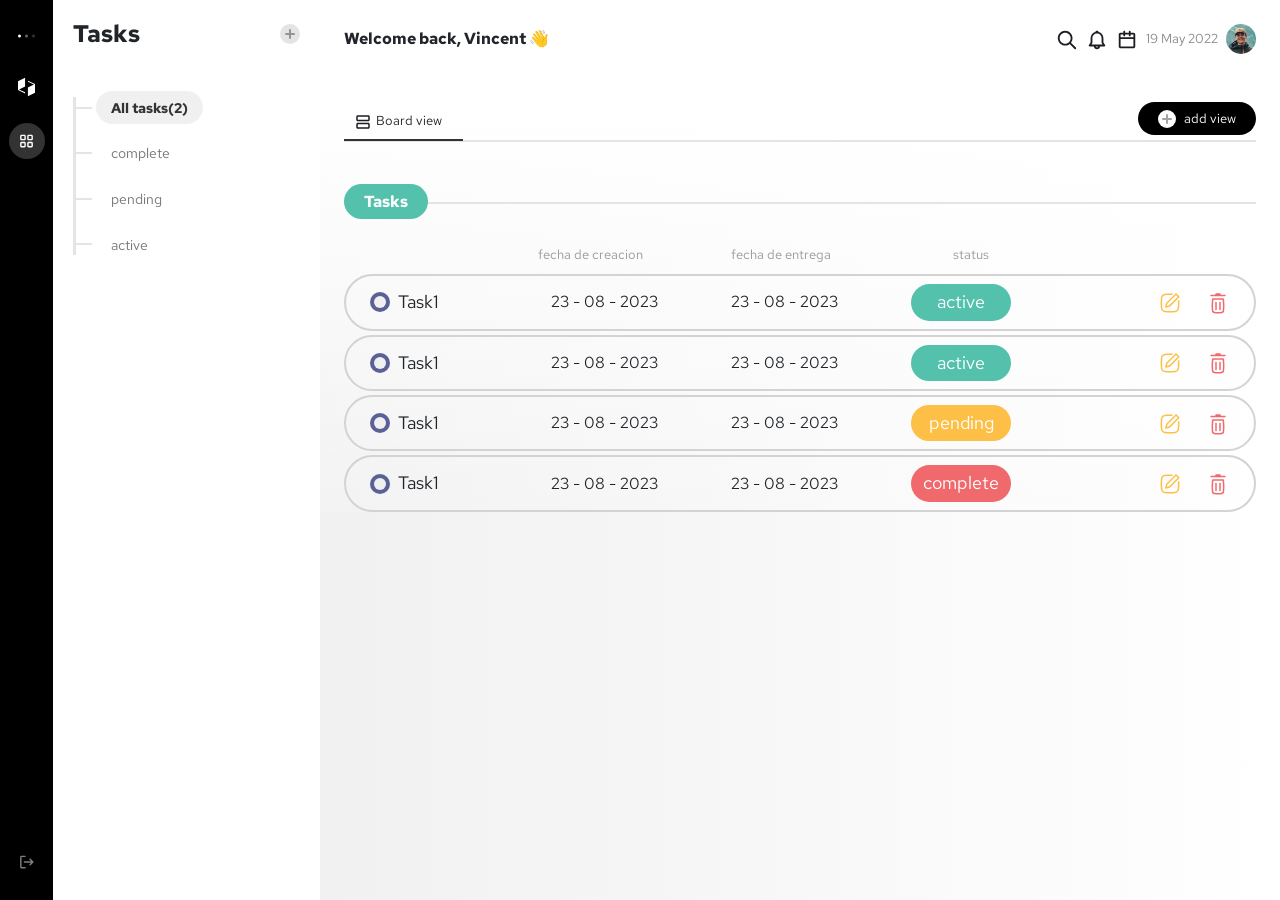
==== commit a8063f30: "errors are fixed" ====
--- a/index.html
+++ b/index.html
@@ -65,31 +65,31 @@
                                     <div class="d-flex justify-content-between align-items-center">
                                         <h1 class="fw-bold">Tasks</h1>
         
-                                        <div class="plus-container">
+                                        <button class="plus-container" data-bs-toggle="modal" data-bs-target="#add">
                                             <svg width="10" height="10" viewBox="0 0 10 10" fill="none" xmlns="http://www.w3.org/2000/svg">
                                                 <g opacity="0.4">
                                                 <path d="M9 5L1 5" stroke="#1C1D22" stroke-width="2" stroke-linecap="round"/>
                                                 <path d="M5 9L5 1" stroke="#1C1D22" stroke-width="2" stroke-linecap="round"/>
                                                 </g>
                                             </svg>                                    
-                                        </div>
+                                        </button>
                                     </div>
 
                                     <ul class="menu-items list-unstyled d-flex flex-column gap-4">
                                         <li class="menu-item">
-                                            <a class="active" href="#">All tasks(2)</a>
+                                            <a class="active" href="./index.html">All tasks(2)</a>
                                         </li>
 
                                         <li class="menu-item">
-                                            <a href="#">complete</a>
+                                            <a href="./complete.html">complete</a>
                                         </li>
 
                                         <li class="menu-item">
-                                            <a href="#">pending</a>
+                                            <a href="./pending.html">pending</a>
                                         </li>
 
                                         <li class="menu-item">
-                                            <a href="#">active</a>
+                                            <a href="./active.html">active</a>
                                         </li>
                                     </ul>
                                 </div>
@@ -159,31 +159,31 @@
                                                     <div class="d-flex justify-content-between align-items-center mb-5">
                                                         <h1 class="fw-bold">Tasks</h1>
                         
-                                                        <div class="plus-container">
+                                                        <button class="plus-container" data-bs-toggle="modal" data-bs-target="#add">
                                                             <svg width="10" height="10" viewBox="0 0 10 10" fill="none" xmlns="http://www.w3.org/2000/svg">
                                                                 <g opacity="0.4">
                                                                 <path d="M9 5L1 5" stroke="#1C1D22" stroke-width="2" stroke-linecap="round"/>
                                                                 <path d="M5 9L5 1" stroke="#1C1D22" stroke-width="2" stroke-linecap="round"/>
                                                                 </g>
                                                             </svg>                                    
-                                                        </div>
+                                                        </button>
                                                     </div>
                 
                                                     <ul class="menu-items list-unstyled d-flex flex-column gap-4">
                                                         <li class="menu-item">
-                                                            <a class="active" href="#">All tasks(2)</a>
+                                                            <a class="active" href="./index.html">All tasks(2)</a>
                                                         </li>
                 
                                                         <li class="menu-item">
-                                                            <a href="#">complete</a>
+                                                            <a href="./complete.html">complete</a>
                                                         </li>
                 
                                                         <li class="menu-item">
-                                                            <a href="#">pending</a>
+                                                            <a href="./pending.html">pending</a>
                                                         </li>
                 
                                                         <li class="menu-item">
-                                                            <a href="#">active</a>
+                                                            <a href="./active.html">active</a>
                                                         </li>
                                                     </ul>
                                                 </div>
@@ -258,7 +258,7 @@
                             
         
                             <div class="tasks-body-header m-4">
-                                <span>Tasks</span>
+                                <span class="active-task">Tasks</span>
                             </div>
         
                             <div class="task-list text-center d-flex flex-column gap-1">
@@ -272,7 +272,7 @@
                                     </div>
                                 </div>
 
-                                <div class="task-card mx-4">
+                                <div class="task-card mx-4 px-3 px-sm-4">
                                     <div class="row m-0 p-0 align-items-center g-3 g-sm-0">
                                         <div class="col-6 col-sm-2 order-1 order-sm-1">
                                             <div class="d-flex align-items-center gap-2">
@@ -319,14 +319,14 @@
     
                                         <div class="col-12 col-sm order-5">
                                             <div class="d-flex justify-content-center justify-content-sm-end align-items-center gap-4">
-                                                <button>
+                                                <button data-bs-toggle="modal" data-bs-target="#edit">
                                                     <svg width="24" height="24" viewBox="0 0 24 24" fill="none" xmlns="http://www.w3.org/2000/svg">
                                                         <path fill-rule="evenodd" clip-rule="evenodd" d="M21.4549 5.41575C21.6471 5.70687 21.615 6.10248 21.3588 6.35876L12.1664 15.5511C12.0721 15.6454 11.9545 15.7128 11.8256 15.7465L7.99716 16.7465C7.87229 16.7791 7.74358 16.7784 7.62265 16.7476C7.49408 16.7149 7.37431 16.6482 7.27729 16.5511C7.08902 16.3629 7.01468 16.0889 7.08197 15.8313L8.08197 12.0028C8.11144 11.89 8.16673 11.7786 8.24322 11.6912L17.4697 2.46967C17.5504 2.38891 17.6477 2.32846 17.7536 2.29163C17.8321 2.26432 17.9153 2.25 18 2.25C18.1989 2.25 18.3897 2.32902 18.5303 2.46967L21.3588 5.2981C21.3954 5.33471 21.4274 5.37416 21.4549 5.41575ZM19.7678 5.82843L18 4.06066L9.48184 12.5788L8.85685 14.9716L11.2496 14.3466L19.7678 5.82843Z" fill="#FDBF46"/>
                                                         <path d="M19.6414 17.1603C19.9148 14.8227 20.0018 12.4688 19.9023 10.1208C19.8976 10.0084 19.9399 9.89898 20.0194 9.81942L21.0027 8.83609C21.1236 8.71519 21.3302 8.79194 21.3415 8.96254C21.5265 11.7522 21.4564 14.5545 21.1312 17.3346C20.8946 19.3571 19.2703 20.9421 17.2583 21.167C13.7917 21.5544 10.2083 21.5544 6.74177 21.167C4.72971 20.9421 3.10538 19.3571 2.86883 17.3346C2.45429 13.7903 2.45429 10.2097 2.86883 6.66543C3.10538 4.6429 4.72971 3.05789 6.74177 2.83301C9.37152 2.5391 12.0685 2.46815 14.7306 2.62016C14.9022 2.62996 14.9804 2.83757 14.8589 2.95909L13.8664 3.95165C13.7877 4.03034 13.6798 4.07261 13.5685 4.06885C11.3421 3.99376 9.10055 4.07872 6.90838 4.32373C5.57827 4.47239 4.51278 5.522 4.35867 6.83968C3.95767 10.2682 3.95767 13.7318 4.35867 17.1603C4.51278 18.478 5.57827 19.5276 6.90838 19.6763C10.2642 20.0513 13.7358 20.0513 17.0916 19.6763C18.4218 19.5276 19.4872 18.478 19.6414 17.1603Z" fill="#FDBF46"/>
                                                     </svg>                                                
                                                 </button>
         
-                                                <button>
+                                                <button data-bs-toggle="modal" data-bs-target="#delete">
                                                     <svg width="24" height="24" viewBox="0 0 24 24" fill="none" xmlns="http://www.w3.org/2000/svg">
                                                         <path d="M10 2.25C9.58579 2.25 9.25 2.58579 9.25 3V3.75H5C4.58579 3.75 4.25 4.08579 4.25 4.5C4.25 4.91421 4.58579 5.25 5 5.25H19C19.4142 5.25 19.75 4.91421 19.75 4.5C19.75 4.08579 19.4142 3.75 19 3.75H14.75V3C14.75 2.58579 14.4142 2.25 14 2.25H10Z" fill="#F06A6D"/>
                                                         <path d="M10 10.65C10.4142 10.65 10.75 10.9858 10.75 11.4L10.75 18.4C10.75 18.8142 10.4142 19.15 10 19.15C9.58579 19.15 9.25 18.8142 9.25 18.4L9.25 11.4C9.25 10.9858 9.58579 10.65 10 10.65Z" fill="#F06A6D"/>
@@ -339,10 +339,10 @@
                                     </div>
                                 </div>
 
-                                <div class="task-card mx-4">
+                                <div class="task-card mx-4 px-3 px-sm-4">
                                     <div class="row m-0 p-0 align-items-center g-3 g-sm-0">
                                         <div class="col-6 col-sm-2 order-1 order-sm-1">
-                                            <div class="d-flex text-start text-sm-center align-items-center gap-2">
+                                            <div class="d-flex align-items-center gap-2">
                                                 <label class="circle-box"></label>
                                                 <p class="my-auto">Task1</p>
                                             </div>
@@ -379,21 +379,21 @@
                                         </div>
     
                                         <div class="col-6 col-sm order-2 order-sm-4">
-                                            <div class="d-flex justify-content-end justify-content-sm-center align-items-start">
+                                            <div class="d-flex justify-content-end justify-content-sm-center align-items-center">
                                                 <p class="active-task my-auto">active</p>
                                             </div>
                                         </div>
     
                                         <div class="col-12 col-sm order-5">
                                             <div class="d-flex justify-content-center justify-content-sm-end align-items-center gap-4">
-                                                <button>
+                                                <button data-bs-toggle="modal" data-bs-target="#edit">
                                                     <svg width="24" height="24" viewBox="0 0 24 24" fill="none" xmlns="http://www.w3.org/2000/svg">
                                                         <path fill-rule="evenodd" clip-rule="evenodd" d="M21.4549 5.41575C21.6471 5.70687 21.615 6.10248 21.3588 6.35876L12.1664 15.5511C12.0721 15.6454 11.9545 15.7128 11.8256 15.7465L7.99716 16.7465C7.87229 16.7791 7.74358 16.7784 7.62265 16.7476C7.49408 16.7149 7.37431 16.6482 7.27729 16.5511C7.08902 16.3629 7.01468 16.0889 7.08197 15.8313L8.08197 12.0028C8.11144 11.89 8.16673 11.7786 8.24322 11.6912L17.4697 2.46967C17.5504 2.38891 17.6477 2.32846 17.7536 2.29163C17.8321 2.26432 17.9153 2.25 18 2.25C18.1989 2.25 18.3897 2.32902 18.5303 2.46967L21.3588 5.2981C21.3954 5.33471 21.4274 5.37416 21.4549 5.41575ZM19.7678 5.82843L18 4.06066L9.48184 12.5788L8.85685 14.9716L11.2496 14.3466L19.7678 5.82843Z" fill="#FDBF46"/>
                                                         <path d="M19.6414 17.1603C19.9148 14.8227 20.0018 12.4688 19.9023 10.1208C19.8976 10.0084 19.9399 9.89898 20.0194 9.81942L21.0027 8.83609C21.1236 8.71519 21.3302 8.79194 21.3415 8.96254C21.5265 11.7522 21.4564 14.5545 21.1312 17.3346C20.8946 19.3571 19.2703 20.9421 17.2583 21.167C13.7917 21.5544 10.2083 21.5544 6.74177 21.167C4.72971 20.9421 3.10538 19.3571 2.86883 17.3346C2.45429 13.7903 2.45429 10.2097 2.86883 6.66543C3.10538 4.6429 4.72971 3.05789 6.74177 2.83301C9.37152 2.5391 12.0685 2.46815 14.7306 2.62016C14.9022 2.62996 14.9804 2.83757 14.8589 2.95909L13.8664 3.95165C13.7877 4.03034 13.6798 4.07261 13.5685 4.06885C11.3421 3.99376 9.10055 4.07872 6.90838 4.32373C5.57827 4.47239 4.51278 5.522 4.35867 6.83968C3.95767 10.2682 3.95767 13.7318 4.35867 17.1603C4.51278 18.478 5.57827 19.5276 6.90838 19.6763C10.2642 20.0513 13.7358 20.0513 17.0916 19.6763C18.4218 19.5276 19.4872 18.478 19.6414 17.1603Z" fill="#FDBF46"/>
                                                     </svg>                                                
                                                 </button>
         
-                                                <button>
+                                                <button data-bs-toggle="modal" data-bs-target="#delete">
                                                     <svg width="24" height="24" viewBox="0 0 24 24" fill="none" xmlns="http://www.w3.org/2000/svg">
                                                         <path d="M10 2.25C9.58579 2.25 9.25 2.58579 9.25 3V3.75H5C4.58579 3.75 4.25 4.08579 4.25 4.5C4.25 4.91421 4.58579 5.25 5 5.25H19C19.4142 5.25 19.75 4.91421 19.75 4.5C19.75 4.08579 19.4142 3.75 19 3.75H14.75V3C14.75 2.58579 14.4142 2.25 14 2.25H10Z" fill="#F06A6D"/>
                                                         <path d="M10 10.65C10.4142 10.65 10.75 10.9858 10.75 11.4L10.75 18.4C10.75 18.8142 10.4142 19.15 10 19.15C9.58579 19.15 9.25 18.8142 9.25 18.4L9.25 11.4C9.25 10.9858 9.58579 10.65 10 10.65Z" fill="#F06A6D"/>
@@ -406,10 +406,10 @@
                                     </div>
                                 </div>
 
-                                <div class="task-card mx-4">
+                                <div class="task-card mx-4 px-3 px-sm-4">
                                     <div class="row m-0 p-0 align-items-center g-3 g-sm-0">
                                         <div class="col-6 col-sm-2 order-1 order-sm-1">
-                                            <div class="d-flex text-start text-sm-center align-items-center gap-2">
+                                            <div class="d-flex align-items-center gap-2">
                                                 <label class="circle-box"></label>
                                                 <p class="my-auto">Task1</p>
                                             </div>
@@ -446,21 +446,21 @@
                                         </div>
     
                                         <div class="col-6 col-sm order-2 order-sm-4">
-                                            <div class="d-flex justify-content-end justify-content-sm-center align-items-start">
-                                                <p class="pending-task my-auto">active</p>
+                                            <div class="d-flex justify-content-end justify-content-sm-center align-items-center">
+                                                <p class="pending-task my-auto">pending</p>
                                             </div>
                                         </div>
     
                                         <div class="col-12 col-sm order-5">
                                             <div class="d-flex justify-content-center justify-content-sm-end align-items-center gap-4">
-                                                <button>
+                                                <button data-bs-toggle="modal" data-bs-target="#edit">
                                                     <svg width="24" height="24" viewBox="0 0 24 24" fill="none" xmlns="http://www.w3.org/2000/svg">
                                                         <path fill-rule="evenodd" clip-rule="evenodd" d="M21.4549 5.41575C21.6471 5.70687 21.615 6.10248 21.3588 6.35876L12.1664 15.5511C12.0721 15.6454 11.9545 15.7128 11.8256 15.7465L7.99716 16.7465C7.87229 16.7791 7.74358 16.7784 7.62265 16.7476C7.49408 16.7149 7.37431 16.6482 7.27729 16.5511C7.08902 16.3629 7.01468 16.0889 7.08197 15.8313L8.08197 12.0028C8.11144 11.89 8.16673 11.7786 8.24322 11.6912L17.4697 2.46967C17.5504 2.38891 17.6477 2.32846 17.7536 2.29163C17.8321 2.26432 17.9153 2.25 18 2.25C18.1989 2.25 18.3897 2.32902 18.5303 2.46967L21.3588 5.2981C21.3954 5.33471 21.4274 5.37416 21.4549 5.41575ZM19.7678 5.82843L18 4.06066L9.48184 12.5788L8.85685 14.9716L11.2496 14.3466L19.7678 5.82843Z" fill="#FDBF46"/>
                                                         <path d="M19.6414 17.1603C19.9148 14.8227 20.0018 12.4688 19.9023 10.1208C19.8976 10.0084 19.9399 9.89898 20.0194 9.81942L21.0027 8.83609C21.1236 8.71519 21.3302 8.79194 21.3415 8.96254C21.5265 11.7522 21.4564 14.5545 21.1312 17.3346C20.8946 19.3571 19.2703 20.9421 17.2583 21.167C13.7917 21.5544 10.2083 21.5544 6.74177 21.167C4.72971 20.9421 3.10538 19.3571 2.86883 17.3346C2.45429 13.7903 2.45429 10.2097 2.86883 6.66543C3.10538 4.6429 4.72971 3.05789 6.74177 2.83301C9.37152 2.5391 12.0685 2.46815 14.7306 2.62016C14.9022 2.62996 14.9804 2.83757 14.8589 2.95909L13.8664 3.95165C13.7877 4.03034 13.6798 4.07261 13.5685 4.06885C11.3421 3.99376 9.10055 4.07872 6.90838 4.32373C5.57827 4.47239 4.51278 5.522 4.35867 6.83968C3.95767 10.2682 3.95767 13.7318 4.35867 17.1603C4.51278 18.478 5.57827 19.5276 6.90838 19.6763C10.2642 20.0513 13.7358 20.0513 17.0916 19.6763C18.4218 19.5276 19.4872 18.478 19.6414 17.1603Z" fill="#FDBF46"/>
                                                     </svg>                                                
                                                 </button>
         
-                                                <button>
+                                                <button data-bs-toggle="modal" data-bs-target="#delete">
                                                     <svg width="24" height="24" viewBox="0 0 24 24" fill="none" xmlns="http://www.w3.org/2000/svg">
                                                         <path d="M10 2.25C9.58579 2.25 9.25 2.58579 9.25 3V3.75H5C4.58579 3.75 4.25 4.08579 4.25 4.5C4.25 4.91421 4.58579 5.25 5 5.25H19C19.4142 5.25 19.75 4.91421 19.75 4.5C19.75 4.08579 19.4142 3.75 19 3.75H14.75V3C14.75 2.58579 14.4142 2.25 14 2.25H10Z" fill="#F06A6D"/>
                                                         <path d="M10 10.65C10.4142 10.65 10.75 10.9858 10.75 11.4L10.75 18.4C10.75 18.8142 10.4142 19.15 10 19.15C9.58579 19.15 9.25 18.8142 9.25 18.4L9.25 11.4C9.25 10.9858 9.58579 10.65 10 10.65Z" fill="#F06A6D"/>
@@ -473,10 +473,10 @@
                                     </div>
                                 </div>
 
-                                <div class="task-card mx-4">
+                                <div class="task-card mx-4 px-3 px-sm-4">
                                     <div class="row m-0 p-0 align-items-center g-3 g-sm-0">
                                         <div class="col-6 col-sm-2 order-1 order-sm-1">
-                                            <div class="d-flex text-start text-sm-center align-items-center gap-2">
+                                            <div class="d-flex align-items-center gap-2">
                                                 <label class="circle-box"></label>
                                                 <p class="my-auto">Task1</p>
                                             </div>
@@ -513,21 +513,21 @@
                                         </div>
     
                                         <div class="col-6 col-sm order-2 order-sm-4">
-                                            <div class="d-flex justify-content-end justify-content-sm-center align-items-start">
-                                                <p class="complete-task my-auto">active</p>
+                                            <div class="d-flex justify-content-end justify-content-sm-center align-items-center">
+                                                <p class="complete-task my-auto">complete</p>
                                             </div>
                                         </div>
     
                                         <div class="col-12 col-sm order-5">
                                             <div class="d-flex justify-content-center justify-content-sm-end align-items-center gap-4">
-                                                <button>
+                                                <button data-bs-toggle="modal" data-bs-target="#edit">
                                                     <svg width="24" height="24" viewBox="0 0 24 24" fill="none" xmlns="http://www.w3.org/2000/svg">
                                                         <path fill-rule="evenodd" clip-rule="evenodd" d="M21.4549 5.41575C21.6471 5.70687 21.615 6.10248 21.3588 6.35876L12.1664 15.5511C12.0721 15.6454 11.9545 15.7128 11.8256 15.7465L7.99716 16.7465C7.87229 16.7791 7.74358 16.7784 7.62265 16.7476C7.49408 16.7149 7.37431 16.6482 7.27729 16.5511C7.08902 16.3629 7.01468 16.0889 7.08197 15.8313L8.08197 12.0028C8.11144 11.89 8.16673 11.7786 8.24322 11.6912L17.4697 2.46967C17.5504 2.38891 17.6477 2.32846 17.7536 2.29163C17.8321 2.26432 17.9153 2.25 18 2.25C18.1989 2.25 18.3897 2.32902 18.5303 2.46967L21.3588 5.2981C21.3954 5.33471 21.4274 5.37416 21.4549 5.41575ZM19.7678 5.82843L18 4.06066L9.48184 12.5788L8.85685 14.9716L11.2496 14.3466L19.7678 5.82843Z" fill="#FDBF46"/>
                                                         <path d="M19.6414 17.1603C19.9148 14.8227 20.0018 12.4688 19.9023 10.1208C19.8976 10.0084 19.9399 9.89898 20.0194 9.81942L21.0027 8.83609C21.1236 8.71519 21.3302 8.79194 21.3415 8.96254C21.5265 11.7522 21.4564 14.5545 21.1312 17.3346C20.8946 19.3571 19.2703 20.9421 17.2583 21.167C13.7917 21.5544 10.2083 21.5544 6.74177 21.167C4.72971 20.9421 3.10538 19.3571 2.86883 17.3346C2.45429 13.7903 2.45429 10.2097 2.86883 6.66543C3.10538 4.6429 4.72971 3.05789 6.74177 2.83301C9.37152 2.5391 12.0685 2.46815 14.7306 2.62016C14.9022 2.62996 14.9804 2.83757 14.8589 2.95909L13.8664 3.95165C13.7877 4.03034 13.6798 4.07261 13.5685 4.06885C11.3421 3.99376 9.10055 4.07872 6.90838 4.32373C5.57827 4.47239 4.51278 5.522 4.35867 6.83968C3.95767 10.2682 3.95767 13.7318 4.35867 17.1603C4.51278 18.478 5.57827 19.5276 6.90838 19.6763C10.2642 20.0513 13.7358 20.0513 17.0916 19.6763C18.4218 19.5276 19.4872 18.478 19.6414 17.1603Z" fill="#FDBF46"/>
                                                     </svg>                                                
                                                 </button>
         
-                                                <button>
+                                                <button data-bs-toggle="modal" data-bs-target="#delete">
                                                     <svg width="24" height="24" viewBox="0 0 24 24" fill="none" xmlns="http://www.w3.org/2000/svg">
                                                         <path d="M10 2.25C9.58579 2.25 9.25 2.58579 9.25 3V3.75H5C4.58579 3.75 4.25 4.08579 4.25 4.5C4.25 4.91421 4.58579 5.25 5 5.25H19C19.4142 5.25 19.75 4.91421 19.75 4.5C19.75 4.08579 19.4142 3.75 19 3.75H14.75V3C14.75 2.58579 14.4142 2.25 14 2.25H10Z" fill="#F06A6D"/>
                                                         <path d="M10 10.65C10.4142 10.65 10.75 10.9858 10.75 11.4L10.75 18.4C10.75 18.8142 10.4142 19.15 10 19.15C9.58579 19.15 9.25 18.8142 9.25 18.4L9.25 11.4C9.25 10.9858 9.58579 10.65 10 10.65Z" fill="#F06A6D"/>
@@ -545,6 +545,100 @@
                 </div>
             </div>
         </div>
+
+        <!-- edit Modal -->
+        <div class="modal fade" id="edit" tabindex="-1" aria-labelledby="exampleModalLabel" aria-hidden="true">
+            <div class="modal-dialog">
+            <div class="modal-content p-3">
+                <div class="modal-header">
+                <h1 class="modal-title fs-5 fw-bold" id="exampleModalLabel">edit task</h1>
+                <button type="button" class="btn-close" data-bs-dismiss="modal" aria-label="Close"></button>
+                </div>
+                <div class="modal-body">
+                    <form>
+                        <div class="d-flex flex-column gap-3">
+                            <div class="d-grid">
+                                <label for="task_name">task name</label>
+                                <input id="task_name" class="bg-gray-100 border border-0 round rounded-2 py-1 px-2">
+                            </div>
+    
+                            <div class="d-grid">
+                                <label for="start_time">start time</label>
+                                <input id="start_time" class="bg-gray-100 border border-0 round rounded-2 py-1 px-2">
+                            </div>
+    
+                            <div class="d-grid">
+                                <label for="end_time">end time</label>
+                                <input id="end_time" class="bg-gray-100 border border-0 round rounded-2 py-1 px-2">
+                            </div>
+    
+                            <div class="d-flex justify-content-end mt-4 gap-3">
+                                <button type="button" class="btn bg-gray-100" data-bs-dismiss="modal">discard</button>
+                                <button type="button" class="btn btn-primary">Save</button>
+                            </div>
+                        </div>
+                    </form>
+                </div>
+            </div>
+            </div>
+        </div>
+
+        <!-- delete Modal -->
+        <div class="modal fade" id="delete" tabindex="-1" aria-labelledby="exampleModalLabel" aria-hidden="true">
+            <div class="modal-dialog">
+            <div class="modal-content">
+                <div class="modal-header">
+                <h1 class="modal-title fs-5" id="exampleModalLabel">delete task</h1>
+                <button type="button" class="btn-close" data-bs-dismiss="modal" aria-label="Close"></button>
+                </div>
+                <div class="modal-body">
+                    Do you want to delete this task?
+                </div>
+                <div class="modal-footer">
+                <button type="button" class="btn bg-gray-100" data-bs-dismiss="modal">discard</button>
+                <button type="button" class="btn btn-danger">delete</button>
+                </div>
+            </div>
+            </div>
+        </div>
+
+        <!-- add Modal -->
+        <div class="modal fade" id="add" tabindex="-1" aria-labelledby="exampleModalLabel" aria-hidden="true">
+            <div class="modal-dialog">
+            <div class="modal-content p-3">
+                <div class="modal-header">
+                <h1 class="modal-title fs-5 fw-bold" id="exampleModalLabel">add task</h1>
+                <button type="button" class="btn-close" data-bs-dismiss="modal" aria-label="Close"></button>
+                </div>
+                <div class="modal-body">
+                    <form>
+                        <div class="d-flex flex-column gap-3">
+                            <div class="d-grid">
+                                <label for="task_name">task name</label>
+                                <input id="task_name" class="bg-gray-100 border border-0 round rounded-2 py-1 px-2">
+                            </div>
+    
+                            <div class="d-grid">
+                                <label for="start_time">start time</label>
+                                <input id="start_time" class="bg-gray-100 border border-0 round rounded-2 py-1 px-2">
+                            </div>
+    
+                            <div class="d-grid">
+                                <label for="end_time">end time</label>
+                                <input id="end_time" class="bg-gray-100 border border-0 round rounded-2 py-1 px-2">
+                            </div>
+    
+                            <div class="d-flex justify-content-end mt-4 gap-3">
+                                <button type="button" class="btn bg-gray-100" data-bs-dismiss="modal">discard</button>
+                                <button type="button" class="btn btn-primary">Save</button>
+                            </div>
+                        </div>
+                    </form>
+                </div>
+            </div>
+            </div>
+        </div>
+
         <script src="./assets/vendor/bootstrap/js/bootstrap.bundle.min.js"></script>
     </body>
 </html>
--- a/assets/css/master.min.css
+++ b/assets/css/master.min.css
@@ -1 +1 @@
-.text-black{color:#000}.bg-black{background-color:#000}.text-black-light-1{color:#1a1a1a}.bg-black-light-1{background-color:#1a1a1a}.text-black-light-2{color:#333}.bg-black-light-2{background-color:#333}.text-black-light-3{color:#4d4d4d}.bg-black-light-3{background-color:#4d4d4d}.text-black-light-4{color:#666}.bg-black-light-4{background-color:#666}.text-black-light-5{color:gray}.bg-black-light-5{background-color:gray}.text-black-light-6{color:#999}.bg-black-light-6{background-color:#999}.text-black-light-7{color:#b3b3b3}.bg-black-light-7{background-color:#b3b3b3}.text-black-light-8{color:#ccc}.bg-black-light-8{background-color:#ccc}.text-black-light-9{color:#e6e6e6}.bg-black-light-9{background-color:#e6e6e6}.text-black-dark-1{color:#000}.bg-black-dark-1{background-color:#000}.text-black-dark-2{color:#000}.bg-black-dark-2{background-color:#000}.text-black-dark-3{color:#000}.bg-black-dark-3{background-color:#000}.text-black-dark-4{color:#000}.bg-black-dark-4{background-color:#000}.text-black-dark-5{color:#000}.bg-black-dark-5{background-color:#000}.text-black-dark-6{color:#000}.bg-black-dark-6{background-color:#000}.text-black-dark-7{color:#000}.bg-black-dark-7{background-color:#000}.text-black-dark-8{color:#000}.bg-black-dark-8{background-color:#000}.text-black-dark-9{color:#000}.bg-black-dark-9{background-color:#000}.text-white{color:#fff}.bg-white{background-color:#fff}.text-white-light-1{color:#fff}.bg-white-light-1{background-color:#fff}.text-white-light-2{color:#fff}.bg-white-light-2{background-color:#fff}.text-white-light-3{color:#fff}.bg-white-light-3{background-color:#fff}.text-white-light-4{color:#fff}.bg-white-light-4{background-color:#fff}.text-white-light-5{color:#fff}.bg-white-light-5{background-color:#fff}.text-white-light-6{color:#fff}.bg-white-light-6{background-color:#fff}.text-white-light-7{color:#fff}.bg-white-light-7{background-color:#fff}.text-white-light-8{color:#fff}.bg-white-light-8{background-color:#fff}.text-white-light-9{color:#fff}.bg-white-light-9{background-color:#fff}.text-white-dark-1{color:#e6e6e6}.bg-white-dark-1{background-color:#e6e6e6}.text-white-dark-2{color:#ccc}.bg-white-dark-2{background-color:#ccc}.text-white-dark-3{color:#b3b3b3}.bg-white-dark-3{background-color:#b3b3b3}.text-white-dark-4{color:#999}.bg-white-dark-4{background-color:#999}.text-white-dark-5{color:gray}.bg-white-dark-5{background-color:gray}.text-white-dark-6{color:#666}.bg-white-dark-6{background-color:#666}.text-white-dark-7{color:#4d4d4d}.bg-white-dark-7{background-color:#4d4d4d}.text-white-dark-8{color:#333}.bg-white-dark-8{background-color:#333}.text-white-dark-9{color:#1a1a1a}.bg-white-dark-9{background-color:#1a1a1a}@font-face{font-family:"redhat";src:url("../../public/fonts/redhat/RedHatText-Regular.ttf") format("truetype");font-weight:400;unicode-range:U+0020-007F}@font-face{font-family:"redhat";src:url("../../public/fonts/redhat/RedHatText-Regular.ttf") format("truetype");font-weight:600;unicode-range:U+0020-007F}@font-face{font-family:"redhat";src:url("../../public/fonts/redhat/RedHatText-Bold.ttf") format("truetype");font-weight:700;unicode-range:U+0020-007F}@font-face{font-family:"pinnar";src:url("../../../public/fonts/pinnar/Pinar@editorclub.ttf");font-weight:900;unicode-range:U+0600-06FF,U+0750-077F,U+FB50-FDFF,U+FE70-FEFF}@font-face{font-family:"redhat";src:url("../../public/fonts/redhat/RedHatText-Regular.ttf") format("truetype");font-weight:400;unicode-range:U+0600-06FF,U+0750-077F,U+FB50-FDFF,U+FE70-FEFF}@font-face{font-family:"redhat";src:url("../../public/fonts/redhat/RedHatText-SemiBold.ttf") format("truetype");font-weight:600;unicode-range:U+0600-06FF,U+0750-077F,U+FB50-FDFF,U+FE70-FEFF}@font-face{font-family:"redhat";src:url("../../public/fonts/redhat/RedHatText-Bold.ttf") format("truetype");font-weight:700;unicode-range:U+0600-06FF,U+0750-077F,U+FB50-FDFF,U+FE70-FEFF}*,*::before,*::after{margin:0;padding:0;box-sizing:border-box;font-family:"redhat"}html,body{width:100%;height:100%}img{max-width:100%}a{text-decoration:none;color:inherit}ul,ol{list-style:none}h1{font-size:clamp(1rem,.5rem + 2vw,1.5rem)}button{all:unset;cursor:pointer}button :focus{border:none;box-shadow:none;outline:none}input :focus{border:none;box-shadow:none;outline:none}.main-container .sidebar-container{background-color:#fff;height:100vh}.main-container .sidebar-container .sidebar-navbar{background-color:#000;height:100vh;padding:20px}.main-container .sidebar-container .sidebar-navbar .svg-container{aspect-ratio:1;background-color:#000;border-radius:50%;padding:7px;display:flex;justify-content:center;align-items:center;cursor:pointer}.main-container .sidebar-container .sidebar-navbar .svg-container svg{width:17px}.main-container .sidebar-container .sidebar-navbar .svg-container:hover{background-color:#333}.main-container .sidebar-container .sidebar-navbar .active{background-color:#333}.main-container .sidebar-container .sidebar-menu{height:100%;background-color:#fff;padding:20px}.main-container .sidebar-container .sidebar-menu h1{margin:auto 0}.main-container .sidebar-container .sidebar-menu .plus-container{background-color:#e4e4e4;border-radius:50%;display:flex;align-items:center;justify-content:center;width:20px;height:20px;cursor:pointer}.main-container .sidebar-container .sidebar-menu .plus-container svg{width:20px}.main-container .sidebar-container .sidebar-menu .menu-items{border-left:3px solid #e4e4e4;color:#777;font-size:clamp(.8rem,.4rem + 2vw,.9rem)}.main-container .sidebar-container .sidebar-menu .menu-items .menu-item{position:relative;z-index:1}.main-container .sidebar-container .sidebar-menu .menu-items .menu-item a{margin:0 20px;padding:7px 15px;background-color:#fff;border-radius:30px}.main-container .sidebar-container .sidebar-menu .menu-items .menu-item a:hover{background-color:#f0f0f0;font-weight:700;color:#333}.main-container .sidebar-container .sidebar-menu .menu-items .menu-item .active{background-color:#f0f0f0;font-weight:700;color:#333}.main-container .sidebar-container .sidebar-menu .menu-items .menu-item::before{content:"";position:absolute;left:0%;top:50%;transform:translate(0%, -50%);background-color:#e4e4e4;height:2px;width:7%;z-index:-1}.text-black{color:#000}.bg-black{background-color:#000}.text-black-light-1{color:#1a1a1a}.bg-black-light-1{background-color:#1a1a1a}.text-black-light-2{color:#333}.bg-black-light-2{background-color:#333}.text-black-light-3{color:#4d4d4d}.bg-black-light-3{background-color:#4d4d4d}.text-black-light-4{color:#666}.bg-black-light-4{background-color:#666}.text-black-light-5{color:gray}.bg-black-light-5{background-color:gray}.text-black-light-6{color:#999}.bg-black-light-6{background-color:#999}.text-black-light-7{color:#b3b3b3}.bg-black-light-7{background-color:#b3b3b3}.text-black-light-8{color:#ccc}.bg-black-light-8{background-color:#ccc}.text-black-light-9{color:#e6e6e6}.bg-black-light-9{background-color:#e6e6e6}.text-black-dark-1{color:#000}.bg-black-dark-1{background-color:#000}.text-black-dark-2{color:#000}.bg-black-dark-2{background-color:#000}.text-black-dark-3{color:#000}.bg-black-dark-3{background-color:#000}.text-black-dark-4{color:#000}.bg-black-dark-4{background-color:#000}.text-black-dark-5{color:#000}.bg-black-dark-5{background-color:#000}.text-black-dark-6{color:#000}.bg-black-dark-6{background-color:#000}.text-black-dark-7{color:#000}.bg-black-dark-7{background-color:#000}.text-black-dark-8{color:#000}.bg-black-dark-8{background-color:#000}.text-black-dark-9{color:#000}.bg-black-dark-9{background-color:#000}.text-white{color:#fff}.bg-white{background-color:#fff}.text-white-light-1{color:#fff}.bg-white-light-1{background-color:#fff}.text-white-light-2{color:#fff}.bg-white-light-2{background-color:#fff}.text-white-light-3{color:#fff}.bg-white-light-3{background-color:#fff}.text-white-light-4{color:#fff}.bg-white-light-4{background-color:#fff}.text-white-light-5{color:#fff}.bg-white-light-5{background-color:#fff}.text-white-light-6{color:#fff}.bg-white-light-6{background-color:#fff}.text-white-light-7{color:#fff}.bg-white-light-7{background-color:#fff}.text-white-light-8{color:#fff}.bg-white-light-8{background-color:#fff}.text-white-light-9{color:#fff}.bg-white-light-9{background-color:#fff}.text-white-dark-1{color:#e6e6e6}.bg-white-dark-1{background-color:#e6e6e6}.text-white-dark-2{color:#ccc}.bg-white-dark-2{background-color:#ccc}.text-white-dark-3{color:#b3b3b3}.bg-white-dark-3{background-color:#b3b3b3}.text-white-dark-4{color:#999}.bg-white-dark-4{background-color:#999}.text-white-dark-5{color:gray}.bg-white-dark-5{background-color:gray}.text-white-dark-6{color:#666}.bg-white-dark-6{background-color:#666}.text-white-dark-7{color:#4d4d4d}.bg-white-dark-7{background-color:#4d4d4d}.text-white-dark-8{color:#333}.bg-white-dark-8{background-color:#333}.text-white-dark-9{color:#1a1a1a}.bg-white-dark-9{background-color:#1a1a1a}.main-container{background-image:linear-gradient(to right, rgb(197, 197, 197) -200%, white 100%);width:100%;height:100%;min-width:250px}@media(max-width: 576px){.main-container{height:-moz-fit-content;height:fit-content}}.main-container .tasks-section{height:100%}.main-container .tasks-section .tasks-header{background-color:#fff;font-size:clamp(.8rem,.3rem + 2vw,1rem)}.main-container .tasks-section .tasks-header .date-container{color:#888;font-size:clamp(.6rem,.3rem + 2vw,.8rem)}.main-container .tasks-section .tasks-header .profile-container{max-width:30px;min-width:30px}.main-container .tasks-section .tasks-body{background-image:linear-gradient(to bottom, white 7%, transparent 113%)}.main-container .tasks-section .tasks-body .add-task{border-bottom:2px solid #e4e4e4;position:relative}.main-container .tasks-section .tasks-body .add-task .view-container{width:-moz-fit-content;width:fit-content;padding:5px 10px;cursor:pointer;font-size:clamp(.6rem,.3rem + 2vw,.8rem)}.main-container .tasks-section .tasks-body .add-task .view-container::before{content:"";width:13%;height:2px;background-color:#333;position:absolute;bottom:-1px;left:0}.main-container .tasks-section .tasks-body .add-task .button-contianer{background-color:#000;color:#fff;border-radius:30px;padding:7px 20px;margin-bottom:5px;font-size:clamp(.6rem,.3rem + 2vw,.8rem)}.main-container .tasks-section .tasks-body .add-task .button-contianer .plus-container{background-color:#fff;border-radius:50%;display:flex;align-items:center;justify-content:center;width:18px;aspect-ratio:1;cursor:pointer}.main-container .tasks-section .tasks-body .add-task .button-contianer .plus-container svg{width:10px}.main-container .tasks-section .tasks-body .tasks-body-header{position:relative;z-index:1}.main-container .tasks-section .tasks-body .tasks-body-header::after{content:"";position:absolute;top:50%;right:0%;height:2px;width:100%;background-color:#e4e4e4;z-index:-1}.main-container .tasks-section .tasks-body .tasks-body-header span{background-color:#54c1ad;color:#fff;font-weight:bold;border-radius:30px;padding:7px 20px}.main-container .tasks-section .tasks-body .task-list .header{color:#999}.main-container .tasks-section .tasks-body .task-list .header span{font-size:clamp(.5rem,.3rem + 1vw,.8rem);width:-moz-max-content;width:max-content}.main-container .tasks-section .tasks-body .task-list .task-card{border:2px solid #d3d3d3;border-radius:30px;padding:8px;margin:auto 0}.main-container .tasks-section .tasks-body .task-list .task-card .circle-box{background-color:#5b6097;border-radius:50%;width:20px;aspect-ratio:1;z-index:1;position:relative}.main-container .tasks-section .tasks-body .task-list .task-card .circle-box::before{content:"";z-index:-1;border-radius:50%;background-color:#f0f0f0;position:absolute;left:4px;top:4px;right:4px;bottom:4px}.main-container .tasks-section .tasks-body .task-list .task-card .active-task{background-color:#54c1ad;width:100px;padding:5px 0px;border-radius:30px;color:#fff}.main-container .tasks-section .tasks-body .task-list .task-card .pending-task{background-color:#fdbf46;width:100px;padding:5px 0px;border-radius:30px;color:#fff}.main-container .tasks-section .tasks-body .task-list .task-card .complete-task{background-color:#f06a6d;width:100px;padding:5px 0px;border-radius:30px;color:#fff}.main-container .tasks-section .tasks-body .task-list .task-card span{font-size:clamp(.6rem,.3rem + 1vw,1rem)}.main-container .tasks-section .tasks-body .task-list .task-card p{font-size:clamp(.6rem,.3rem + 1.5vw,1.1rem)}.sidebar-container{background-color:#fff;height:100vh}.sidebar-container .sidebar-navbar{background-color:#000;height:100vh;padding:20px}.sidebar-container .sidebar-navbar .svg-container{aspect-ratio:1;background-color:#000;border-radius:50%;padding:7px;display:flex;justify-content:center;align-items:center;cursor:pointer}.sidebar-container .sidebar-navbar .svg-container svg{width:17px}.sidebar-container .sidebar-navbar .svg-container:hover{background-color:#333}.sidebar-container .sidebar-navbar .active{background-color:#333}.sidebar-container .sidebar-menu{height:100%;background-color:#fff;padding:20px}.sidebar-container .sidebar-menu h1{margin:auto 0}.sidebar-container .sidebar-menu .plus-container{background-color:#e4e4e4;border-radius:50%;display:flex;align-items:center;justify-content:center;width:20px;height:20px;cursor:pointer}.sidebar-container .sidebar-menu .plus-container svg{width:20px}.sidebar-container .sidebar-menu .menu-items{border-left:3px solid #e4e4e4;color:#777;font-size:clamp(.8rem,.4rem + 2vw,.9rem)}.sidebar-container .sidebar-menu .menu-items .menu-item{position:relative;z-index:1}.sidebar-container .sidebar-menu .menu-items .menu-item a{margin:0 20px;padding:7px 15px;background-color:#fff;border-radius:30px}.sidebar-container .sidebar-menu .menu-items .menu-item a:hover{background-color:#f0f0f0;font-weight:700;color:#333}.sidebar-container .sidebar-menu .menu-items .menu-item .active{background-color:#f0f0f0;font-weight:700;color:#333}.sidebar-container .sidebar-menu .menu-items .menu-item::before{content:"";position:absolute;left:0%;top:50%;transform:translate(0%, -50%);background-color:#e4e4e4;height:2px;width:7%;z-index:-1}/*# sourceMappingURL=master.min.css.map */+.text-black{color:#000}.bg-black{background-color:#000}.text-white{color:#fff}.bg-white{background-color:#fff}.text-gray-100{color:#e1e1e1}.bg-gray-100{background-color:#e1e1e1}@font-face{font-family:"redhat";src:url("../../public/fonts/redhat/RedHatText-Regular.ttf") format("truetype");font-weight:400;unicode-range:U+0020-007F}@font-face{font-family:"redhat";src:url("../../public/fonts/redhat/RedHatText-Regular.ttf") format("truetype");font-weight:600;unicode-range:U+0020-007F}@font-face{font-family:"redhat";src:url("../../public/fonts/redhat/RedHatText-Bold.ttf") format("truetype");font-weight:700;unicode-range:U+0020-007F}@font-face{font-family:"pinnar";src:url("../../../public/fonts/pinnar/Pinar@editorclub.ttf");font-weight:900;unicode-range:U+0600-06FF,U+0750-077F,U+FB50-FDFF,U+FE70-FEFF}@font-face{font-family:"redhat";src:url("../../public/fonts/redhat/RedHatText-Regular.ttf") format("truetype");font-weight:400;unicode-range:U+0600-06FF,U+0750-077F,U+FB50-FDFF,U+FE70-FEFF}@font-face{font-family:"redhat";src:url("../../public/fonts/redhat/RedHatText-SemiBold.ttf") format("truetype");font-weight:600;unicode-range:U+0600-06FF,U+0750-077F,U+FB50-FDFF,U+FE70-FEFF}@font-face{font-family:"redhat";src:url("../../public/fonts/redhat/RedHatText-Bold.ttf") format("truetype");font-weight:700;unicode-range:U+0600-06FF,U+0750-077F,U+FB50-FDFF,U+FE70-FEFF}*,*::before,*::after{margin:0;padding:0;box-sizing:border-box;font-family:"redhat"}html,body{width:100%;height:100%}img{max-width:100%}a{text-decoration:none;color:inherit}ul,ol{list-style:none}h1{font-size:clamp(1rem,.5rem + 2vw,1.5rem)}button{all:unset;cursor:pointer}button :focus{border:none;box-shadow:none;outline:none}input:focus{border:none;box-shadow:none;outline:none}.main-container .sidebar-container{background-color:#fff;height:100vh}.main-container .sidebar-container .sidebar-navbar{background-color:#000;height:100vh;padding:20px}.main-container .sidebar-container .sidebar-navbar .svg-container{aspect-ratio:1;background-color:#000;border-radius:50%;padding:7px;display:flex;justify-content:center;align-items:center;cursor:pointer}.main-container .sidebar-container .sidebar-navbar .svg-container svg{width:17px}.main-container .sidebar-container .sidebar-navbar .svg-container:hover{background-color:#333}.main-container .sidebar-container .sidebar-navbar .active{background-color:#333}.main-container .sidebar-container .sidebar-menu{height:100%;background-color:#fff;padding:20px}.main-container .sidebar-container .sidebar-menu h1{margin:auto 0}.main-container .sidebar-container .sidebar-menu .plus-container{background-color:#e4e4e4;border-radius:50%;display:flex;align-items:center;justify-content:center;width:20px;height:20px;cursor:pointer}.main-container .sidebar-container .sidebar-menu .plus-container svg{width:20px}.main-container .sidebar-container .sidebar-menu .menu-items{border-left:3px solid #e4e4e4;color:#777;font-size:clamp(.8rem,.4rem + 2vw,.9rem)}.main-container .sidebar-container .sidebar-menu .menu-items .menu-item{position:relative;z-index:1}.main-container .sidebar-container .sidebar-menu .menu-items .menu-item a{margin:0 20px;padding:7px 15px;background-color:#fff;border-radius:30px}.main-container .sidebar-container .sidebar-menu .menu-items .menu-item a:hover{background-color:#f0f0f0;font-weight:700;color:#333}.main-container .sidebar-container .sidebar-menu .menu-items .menu-item a.active{background-color:#f0f0f0;font-weight:700;color:#333}.main-container .sidebar-container .sidebar-menu .menu-items .menu-item::before{content:"";position:absolute;left:0%;top:50%;transform:translate(0%, -50%);background-color:#e4e4e4;height:2px;width:7%;z-index:-1}.text-black{color:#000}.bg-black{background-color:#000}.text-white{color:#fff}.bg-white{background-color:#fff}.text-gray-100{color:#e1e1e1}.bg-gray-100{background-color:#e1e1e1}.main-container{background-image:linear-gradient(to right, rgb(197, 197, 197) -200%, white 100%);width:100%;height:100%;min-width:250px}@media(max-width: 576px){.main-container{height:-moz-fit-content;height:fit-content}}.main-container .tasks-section{height:100%}.main-container .tasks-section .tasks-header{background-color:#fff;font-size:clamp(.8rem,.3rem + 2vw,1rem)}.main-container .tasks-section .tasks-header .date-container{color:#888;font-size:clamp(.6rem,.3rem + 2vw,.8rem)}.main-container .tasks-section .tasks-header .profile-container{max-width:30px;min-width:30px}.main-container .tasks-section .tasks-body{background-image:linear-gradient(to bottom, white 7%, transparent 113%)}.main-container .tasks-section .tasks-body .add-task{border-bottom:2px solid #e4e4e4;position:relative}.main-container .tasks-section .tasks-body .add-task .view-container{width:-moz-fit-content;width:fit-content;padding:5px 10px;cursor:pointer;font-size:clamp(.6rem,.3rem + 2vw,.8rem)}.main-container .tasks-section .tasks-body .add-task .view-container::before{content:"";width:13%;height:2px;background-color:#333;position:absolute;bottom:-1px;left:0}.main-container .tasks-section .tasks-body .add-task .button-contianer{background-color:#000;color:#fff;border-radius:30px;padding:7px 20px;margin-bottom:5px;font-size:clamp(.6rem,.3rem + 2vw,.8rem)}.main-container .tasks-section .tasks-body .add-task .button-contianer .plus-container{background-color:#fff;border-radius:50%;display:flex;align-items:center;justify-content:center;width:18px;aspect-ratio:1;cursor:pointer}.main-container .tasks-section .tasks-body .add-task .button-contianer .plus-container svg{width:10px}.main-container .tasks-section .tasks-body .tasks-body-header{position:relative;z-index:1}.main-container .tasks-section .tasks-body .tasks-body-header::after{content:"";position:absolute;top:50%;right:0%;height:2px;width:100%;background-color:#e4e4e4;z-index:-1}.main-container .tasks-section .tasks-body .tasks-body-header .active-task{background-color:#54c1ad;color:#fff;font-weight:bold;border-radius:30px;padding:7px 20px}.main-container .tasks-section .tasks-body .tasks-body-header .complete-task{background-color:#f06a6d;color:#fff;font-weight:bold;border-radius:30px;padding:7px 20px}.main-container .tasks-section .tasks-body .tasks-body-header .pending-task{background-color:#fdbf46;color:#fff;font-weight:bold;border-radius:30px;padding:7px 20px}.main-container .tasks-section .tasks-body .task-list .header{color:#999}.main-container .tasks-section .tasks-body .task-list .header span{font-size:clamp(.5rem,.3rem + 1vw,.8rem);width:-moz-max-content;width:max-content}.main-container .tasks-section .tasks-body .task-list .task-card{border:2px solid #d3d3d3;border-radius:30px;padding:8px;margin:auto 0;min-width:230px}.main-container .tasks-section .tasks-body .task-list .task-card .circle-box{background-color:#5b6097;border-radius:50%;width:20px;aspect-ratio:1;z-index:1;position:relative}.main-container .tasks-section .tasks-body .task-list .task-card .circle-box::before{content:"";z-index:-1;border-radius:50%;background-color:#f0f0f0;position:absolute;left:4px;top:4px;right:4px;bottom:4px}.main-container .tasks-section .tasks-body .task-list .task-card .active-task{background-color:#54c1ad;width:100px;padding:5px 0px;border-radius:30px;color:#fff}.main-container .tasks-section .tasks-body .task-list .task-card .pending-task{background-color:#fdbf46;width:100px;padding:5px 0px;border-radius:30px;color:#fff}.main-container .tasks-section .tasks-body .task-list .task-card .complete-task{background-color:#f06a6d;width:100px;padding:5px 0px;border-radius:30px;color:#fff}.main-container .tasks-section .tasks-body .task-list .task-card span{font-size:clamp(.6rem,.3rem + 1vw,1rem)}.main-container .tasks-section .tasks-body .task-list .task-card p{font-size:clamp(.6rem,.3rem + 1.5vw,1.1rem)}.sidebar-container{background-color:#fff;height:100vh}.sidebar-container .sidebar-navbar{background-color:#000;height:100vh;padding:20px}.sidebar-container .sidebar-navbar .svg-container{aspect-ratio:1;background-color:#000;border-radius:50%;padding:7px;display:flex;justify-content:center;align-items:center;cursor:pointer}.sidebar-container .sidebar-navbar .svg-container svg{width:17px}.sidebar-container .sidebar-navbar .svg-container:hover{background-color:#333}.sidebar-container .sidebar-navbar .active{background-color:#333}.sidebar-container .sidebar-menu{height:100%;background-color:#fff;padding:20px}.sidebar-container .sidebar-menu h1{margin:auto 0}.sidebar-container .sidebar-menu .plus-container{background-color:#e4e4e4;border-radius:50%;display:flex;align-items:center;justify-content:center;width:20px;height:20px;cursor:pointer}.sidebar-container .sidebar-menu .plus-container svg{width:20px}.sidebar-container .sidebar-menu .menu-items{border-left:3px solid #e4e4e4;color:#777;font-size:clamp(.8rem,.4rem + 2vw,.9rem)}.sidebar-container .sidebar-menu .menu-items .menu-item{position:relative;z-index:1}.sidebar-container .sidebar-menu .menu-items .menu-item a{margin:0 20px;padding:7px 15px;background-color:#fff;border-radius:30px}.sidebar-container .sidebar-menu .menu-items .menu-item a:hover{background-color:#f0f0f0;font-weight:700;color:#333}.sidebar-container .sidebar-menu .menu-items .menu-item a.active{background-color:#f0f0f0;font-weight:700;color:#333}.sidebar-container .sidebar-menu .menu-items .menu-item::before{content:"";position:absolute;left:0%;top:50%;transform:translate(0%, -50%);background-color:#e4e4e4;height:2px;width:7%;z-index:-1}/*# sourceMappingURL=master.min.css.map */
